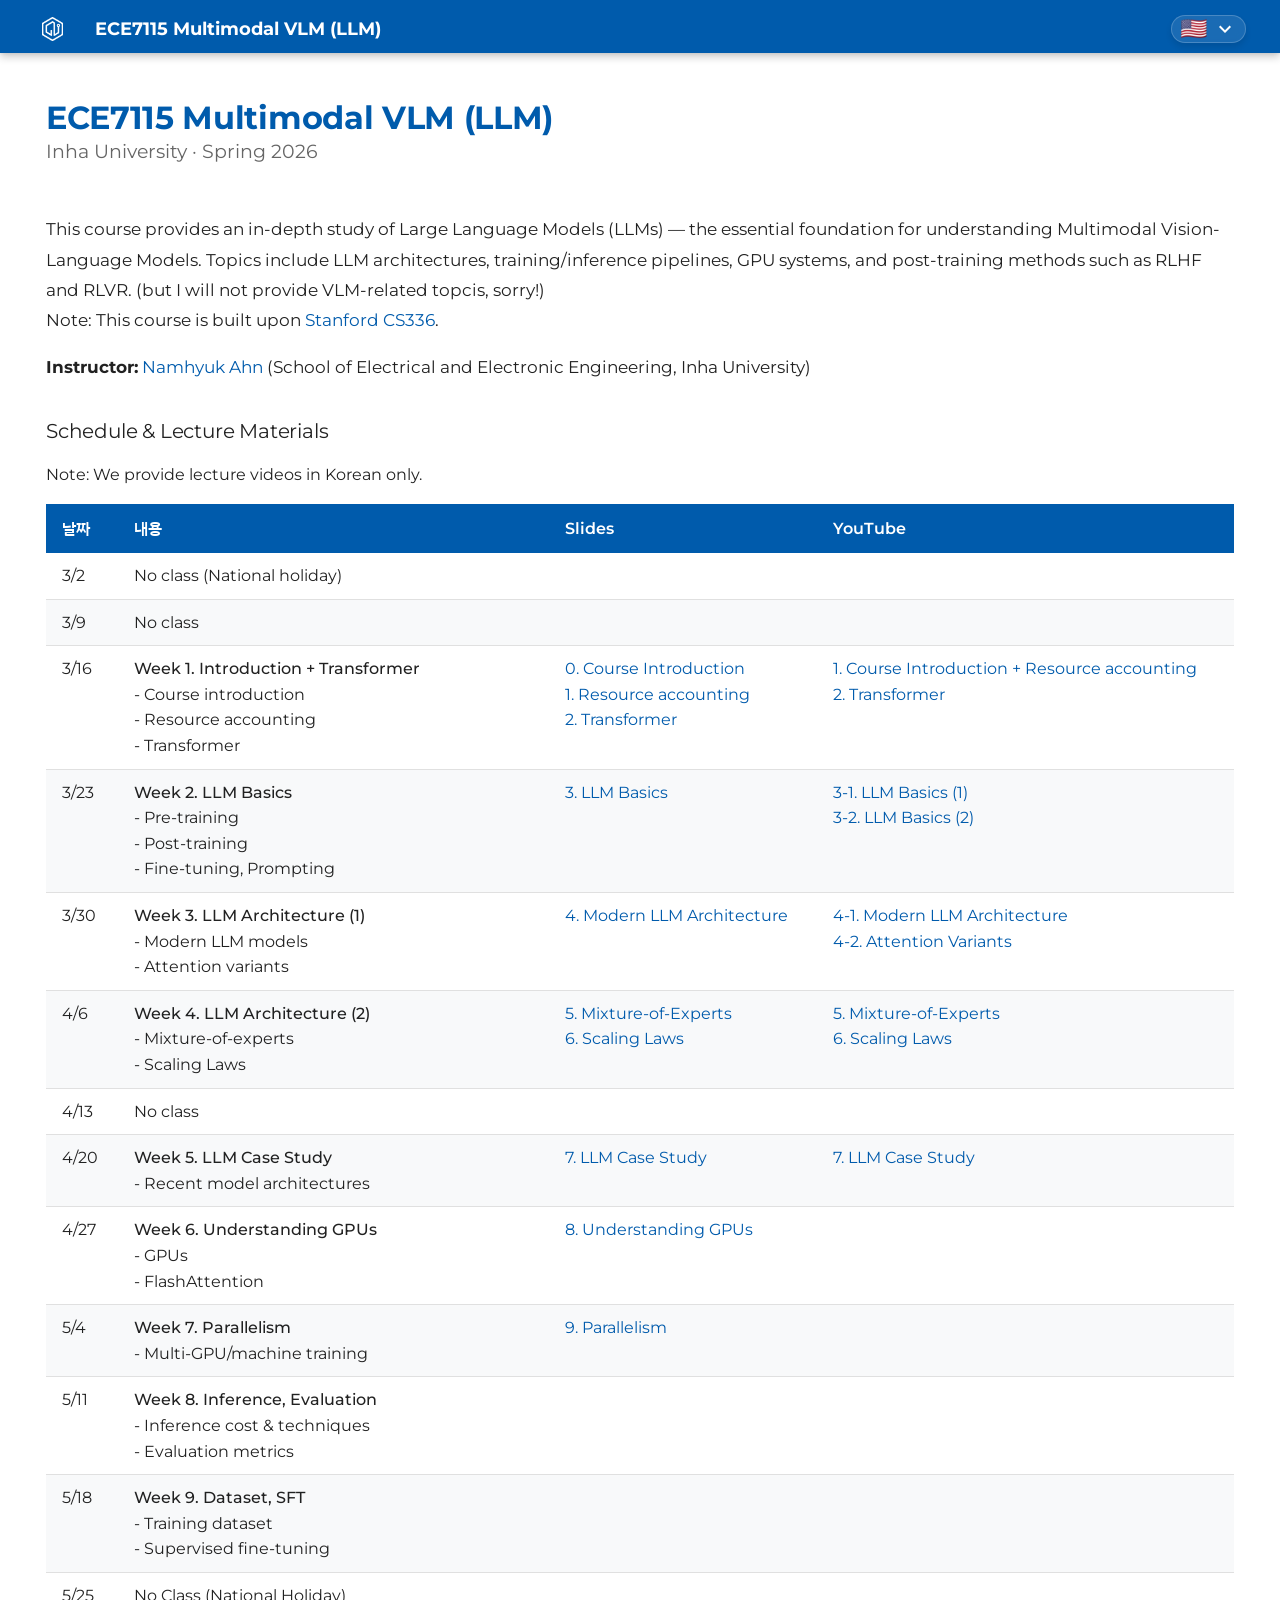
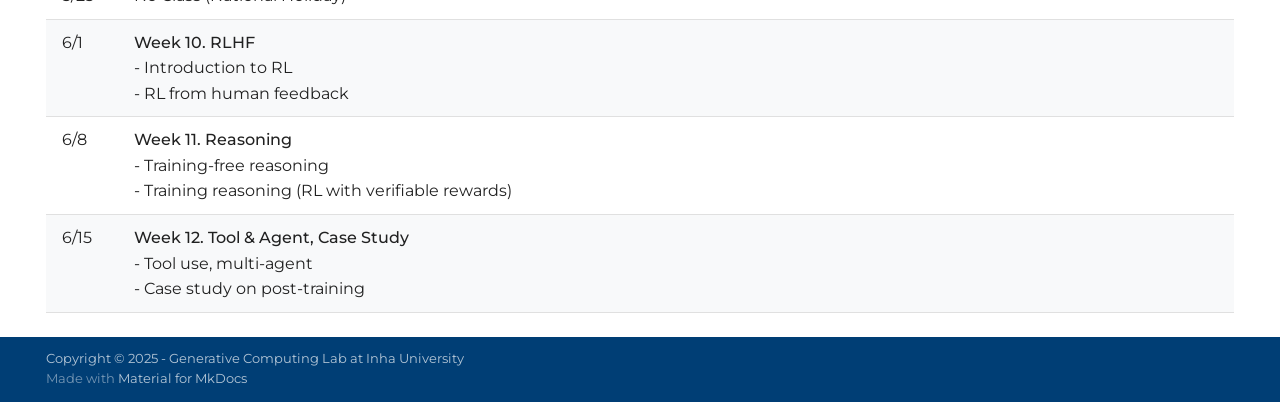
==== en/index.html @ fb7e97d6 "Deployed 95bca40 with MkDocs version: 1.6.1" ====
<!doctype html>
<html lang="en" class="no-js">
  <head>
    
      <meta charset="utf-8">
      <meta name="viewport" content="width=device-width,initial-scale=1">
      
      
      
        <link rel="canonical" href="https://gcl-inha.github.io/ece7115/en/">
      
      
      
      
        
          <link rel="alternate" href="/ece7115/" hreflang="ko">
        
          <link rel="alternate" href="/ece7115/en/" hreflang="en">
        
      
      
      <link rel="icon" href="../assets/logo_gcl.png">
      <meta name="generator" content="mkdocs-1.6.1, mkdocs-material-9.7.1">
    
    
      
        <title>Home - ECE7115 Multimodal VLM (LLM)</title>
      
    
    
      <link rel="stylesheet" href="../assets/stylesheets/main.484c7ddc.min.css">
      
      


    
    
      
    
    
      
        
        
        <link rel="preconnect" href="https://fonts.gstatic.com" crossorigin>
        <link rel="stylesheet" href="https://fonts.googleapis.com/css?family=Montserrat:300,300i,400,400i,700,700i%7CRoboto+Mono:400,400i,700,700i&display=fallback">
        <style>:root{--md-text-font:"Montserrat";--md-code-font:"Roboto Mono"}</style>
      
    
    
      <link rel="stylesheet" href="../stylesheets/extra.css">
    
    <script>__md_scope=new URL("..",location),__md_hash=e=>[...e].reduce(((e,_)=>(e<<5)-e+_.charCodeAt(0)),0),__md_get=(e,_=localStorage,t=__md_scope)=>JSON.parse(_.getItem(t.pathname+"."+e)),__md_set=(e,_,t=localStorage,a=__md_scope)=>{try{t.setItem(a.pathname+"."+e,JSON.stringify(_))}catch(e){}}</script>
    
      

    
    



  </head>
  
  
    <body dir="ltr">
  
    
    <input class="md-toggle" data-md-toggle="drawer" type="checkbox" id="__drawer" autocomplete="off">
    <input class="md-toggle" data-md-toggle="search" type="checkbox" id="__search" autocomplete="off">
    <label class="md-overlay" for="__drawer"></label>
    <div data-md-component="skip">
      
        
        <a href="#ece7115-multimodal-vlm-llm" class="md-skip">
          Skip to content
        </a>
      
    </div>
    <div data-md-component="announce">
      
    </div>
    
    
      

  

<header class="md-header md-header--shadow" data-md-component="header">
  <nav class="md-header__inner md-grid" aria-label="Header">
    <a href="https://gcl-inha.github.io" title="ECE7115 Multimodal VLM (LLM)" class="md-header__button md-logo" aria-label="ECE7115 Multimodal VLM (LLM)" data-md-component="logo">
      
  <img src="../assets/logo_gcl_white.png" alt="logo">

    </a>
    <label class="md-header__button md-icon" for="__drawer">
      
      <svg xmlns="http://www.w3.org/2000/svg" viewBox="0 0 24 24"><path d="M3 6h18v2H3zm0 5h18v2H3zm0 5h18v2H3z"/></svg>
    </label>
    <div class="md-header__title" data-md-component="header-title">
      <div class="md-header__ellipsis">
        <div class="md-header__topic">
          <span class="md-ellipsis">
            ECE7115 Multimodal VLM (LLM)
          </span>
        </div>
        <div class="md-header__topic" data-md-component="header-topic">
          <span class="md-ellipsis">
            
              Home
            
          </span>
        </div>
      </div>
    </div>
    
    
      <script>var palette=__md_get("__palette");if(palette&&palette.color){if("(prefers-color-scheme)"===palette.color.media){var media=matchMedia("(prefers-color-scheme: light)"),input=document.querySelector(media.matches?"[data-md-color-media='(prefers-color-scheme: light)']":"[data-md-color-media='(prefers-color-scheme: dark)']");palette.color.media=input.getAttribute("data-md-color-media"),palette.color.scheme=input.getAttribute("data-md-color-scheme"),palette.color.primary=input.getAttribute("data-md-color-primary"),palette.color.accent=input.getAttribute("data-md-color-accent")}for(var[key,value]of Object.entries(palette.color))document.body.setAttribute("data-md-color-"+key,value)}</script>
    
    
      <div class="md-header__option">
  <div class="md-select">
    <button class="md-header__button md-icon custom-lang-toggle" aria-label="Select language">
      
        <span class="lang-flag" style="font-size: 1.1rem; font-style: normal; line-height: 1;">🇺🇸</span>
      
      <span class="lang-arrow">
        <svg xmlns="http://www.w3.org/2000/svg" width="10" height="10" viewBox="0 0 24 24"><path fill="currentColor" d="M7.41 8.59L12 13.17l4.59-4.58L18 10l-6 6l-6-6l1.41-1.41z"/></svg>
      </span>
    </button>
    <div class="md-select__inner">
      <ul class="md-select__list">
        
          <li class="md-select__item">
            <a href="/ece7115/" hreflang="ko" class="md-select__link"
               onclick="localStorage.setItem('ece7115_lang_chosen','1')">
              🇰🇷 <span class="lg-txt">한국어</span>
            </a>
          </li>
        
          <li class="md-select__item">
            <a href="/ece7115/en/" hreflang="en" class="md-select__link"
               onclick="localStorage.setItem('ece7115_lang_chosen','1')">
              🇺🇸 <span class="lg-txt">English</span>
            </a>
          </li>
        
      </ul>
    </div>
  </div>
</div>
    
    
    
  </nav>
  
</header>
    
    <div class="md-container" data-md-component="container">
      
      
        
          
        
      
      <main class="md-main" data-md-component="main">
        <div class="md-main__inner md-grid">
          
            
              
                
              
              <div class="md-sidebar md-sidebar--primary" data-md-component="sidebar" data-md-type="navigation" hidden>
                <div class="md-sidebar__scrollwrap">
                  <div class="md-sidebar__inner">
                    



<nav class="md-nav md-nav--primary" aria-label="Navigation" data-md-level="0">
  <label class="md-nav__title" for="__drawer">
    <a href="https://gcl-inha.github.io" title="ECE7115 Multimodal VLM (LLM)" class="md-nav__button md-logo" aria-label="ECE7115 Multimodal VLM (LLM)" data-md-component="logo">
      
  <img src="../assets/logo_gcl_white.png" alt="logo">

    </a>
    ECE7115 Multimodal VLM (LLM)
  </label>
  
  <ul class="md-nav__list" data-md-scrollfix>
    
      
      
  
  
    
  
  
  
    <li class="md-nav__item md-nav__item--active">
      
      <input class="md-nav__toggle md-toggle" type="checkbox" id="__toc">
      
      
        
      
      
        <label class="md-nav__link md-nav__link--active" for="__toc">
          
  
  
  <span class="md-ellipsis">
    
  
    Home
  

    
  </span>
  
  

          <span class="md-nav__icon md-icon"></span>
        </label>
      
      <a href="./" class="md-nav__link md-nav__link--active">
        
  
  
  <span class="md-ellipsis">
    
  
    Home
  

    
  </span>
  
  

      </a>
      
        

<nav class="md-nav md-nav--secondary" aria-label="Table of contents">
  
  
  
    
  
  
    <label class="md-nav__title" for="__toc">
      <span class="md-nav__icon md-icon"></span>
      Table of contents
    </label>
    <ul class="md-nav__list" data-md-component="toc" data-md-scrollfix>
      
        <li class="md-nav__item">
  <a href="#schedule-lecture-materials" class="md-nav__link">
    <span class="md-ellipsis">
      
        Schedule &amp; Lecture Materials
      
    </span>
  </a>
  
</li>
      
    </ul>
  
</nav>
      
    </li>
  

    
  </ul>
</nav>
                  </div>
                </div>
              </div>
            
            
              
                
              
              <div class="md-sidebar md-sidebar--secondary" data-md-component="sidebar" data-md-type="toc" hidden>
                <div class="md-sidebar__scrollwrap">
                  <div class="md-sidebar__inner">
                    

<nav class="md-nav md-nav--secondary" aria-label="Table of contents">
  
  
  
    
  
  
    <label class="md-nav__title" for="__toc">
      <span class="md-nav__icon md-icon"></span>
      Table of contents
    </label>
    <ul class="md-nav__list" data-md-component="toc" data-md-scrollfix>
      
        <li class="md-nav__item">
  <a href="#schedule-lecture-materials" class="md-nav__link">
    <span class="md-ellipsis">
      
        Schedule &amp; Lecture Materials
      
    </span>
  </a>
  
</li>
      
    </ul>
  
</nav>
                  </div>
                </div>
              </div>
            
          
          
            <div class="md-content" data-md-component="content">
              
              <article class="md-content__inner md-typeset">
                
                  
  




<h1 id="ece7115-multimodal-vlm-llm">ECE7115 Multimodal VLM (LLM)</h1>
<div class="course-subtitle">Inha University · Spring 2026</div>

<div class="course-description">
<p>This course provides an in-depth study of Large Language Models (LLMs) — the essential foundation for understanding Multimodal Vision-Language Models.
Topics include LLM architectures, training/inference pipelines, GPU systems, and post-training methods such as RLHF and RLVR. (but I will not provide VLM-related topcis, sorry!) <br>
Note: This course is built upon <a href="https://cs336.stanford.edu">Stanford CS336</a>.</p>
<p><strong>Instructor:</strong> <a href="https://nmhkahn.github.io">Namhyuk Ahn</a> (School of Electrical and Electronic Engineering, Inha University)</p>
</div>
<h3 id="schedule-lecture-materials">Schedule &amp; Lecture Materials</h3>
<p>Note: We provide lecture videos in Korean only.</p>
<div class="schedule-table">
<table class="schedule">
  <thead>
    <tr>
      <th class="schedule-date">날짜</th>
      <th class="schedule-desc">내용</th>
      <th class="schedule-slides">Slides</th>
      <th class="schedule-youtube">YouTube</th>
    </tr>
  </thead>
  <tbody>

    <tr>
      <td class="schedule-date">3/2</td>

      <td class="schedule-desc">No class (National holiday)</td>
      <td class="schedule-slides"></td>
      <td class="schedule-youtube"></td>

    </tr>

    <tr>
      <td class="schedule-date">3/9</td>

      <td class="schedule-desc">No class</td>
      <td class="schedule-slides"></td>
      <td class="schedule-youtube"></td>

    </tr>

    <tr>
      <td class="schedule-date">3/16</td>

      <td class="schedule-desc">
<span class="lecture-title">Week 1. Introduction + Transformer</span><br>- Course introduction<br>- Resource accounting<br>- Transformer
      </td>
      <td class="schedule-slides">
<a href="./slides/0_course_introduction.pdf" target="_blank">0. Course Introduction</a><br><a href="./slides/1_resource_accounting.pdf" target="_blank">1. Resource accounting</a><br><a href="./slides/2_basics_transformer.pdf" target="_blank">2. Transformer</a>
      </td>
      <td class="schedule-youtube">
<a href="https://youtu.be/GPIUVGExOp0" target="_blank">1. Course Introduction + Resource accounting</a><br><a href="https://youtu.be/DNCjiIZNF4Q" target="_blank">2. Transformer</a>
      </td>

    </tr>

    <tr>
      <td class="schedule-date">3/23</td>

      <td class="schedule-desc">
<span class="lecture-title">Week 2. LLM Basics</span><br>- Pre-training<br>- Post-training<br>- Fine-tuning, Prompting
      </td>
      <td class="schedule-slides">
<a href="./slides/3_basics_llm.pdf" target="_blank">3. LLM Basics</a>
      </td>
      <td class="schedule-youtube">
<a href="https://youtu.be/0iq85y-ZHn8" target="_blank">3-1. LLM Basics (1)</a><br><a href="https://youtu.be/rW6FyKHBmyk" target="_blank">3-2. LLM Basics (2)</a>
      </td>

    </tr>

    <tr>
      <td class="schedule-date">3/30</td>

      <td class="schedule-desc">
<span class="lecture-title">Week 3. LLM Architecture (1)</span><br>- Modern LLM models<br>- Attention variants
      </td>
      <td class="schedule-slides">
<a href="./slides/4_modern_llm_architecture.pdf" target="_blank">4. Modern LLM Architecture</a>
      </td>
      <td class="schedule-youtube">
<a href="https://youtu.be/fQwCVeFFW6U" target="_blank">4-1. Modern LLM Architecture</a><br><a href="https://youtu.be/lQyGuCzEuI4" target="_blank">4-2. Attention Variants</a>
      </td>

    </tr>

    <tr>
      <td class="schedule-date">4/6</td>

      <td class="schedule-desc">
<span class="lecture-title">Week 4. LLM Architecture (2)</span><br>- Mixture-of-experts<br>- Scaling Laws
      </td>
      <td class="schedule-slides">
<a href="./slides/5_moe.pdf" target="_blank">5. Mixture-of-Experts</a><br><a href="./slides/6_scaling_laws.pdf" target="_blank">6. Scaling Laws</a>
      </td>
      <td class="schedule-youtube">
<a href="https://youtu.be/AQOVR5bgrb8" target="_blank">5. Mixture-of-Experts</a><br><a href="https://youtu.be/HVjMoWGBtVY" target="_blank">6. Scaling Laws</a>
      </td>

    </tr>

    <tr>
      <td class="schedule-date">4/13</td>

      <td class="schedule-desc">No class</td>
      <td class="schedule-slides"></td>
      <td class="schedule-youtube"></td>

    </tr>

    <tr>
      <td class="schedule-date">4/20</td>

      <td class="schedule-desc">
<span class="lecture-title">Week 5. LLM Case Study</span><br>- Recent model architectures
      </td>
      <td class="schedule-slides">
<a href="./slides/7_llm_case_study.pdf" target="_blank">7. LLM Case Study</a>
      </td>
      <td class="schedule-youtube">
<a href="https://youtu.be/jJLS2HN3Nj4" target="_blank">7. LLM Case Study</a>
      </td>

    </tr>

    <tr>
      <td class="schedule-date">4/27</td>

      <td class="schedule-desc">
<span class="lecture-title">Week 6. Understanding GPUs</span><br>- GPUs<br>- FlashAttention
      </td>
      <td class="schedule-slides">
<a href="./slides/8_understanding_gpus.pdf" target="_blank">8. Understanding GPUs</a>
      </td>
      <td class="schedule-youtube">

      </td>

    </tr>

    <tr>
      <td class="schedule-date">5/4</td>

      <td class="schedule-desc">
<span class="lecture-title">Week 7. Parallelism</span><br>- Multi-GPU/machine training
      </td>
      <td class="schedule-slides">
<a href="./slides/9_parallelism.pdf" target="_blank">9. Parallelism</a>
      </td>
      <td class="schedule-youtube">

      </td>

    </tr>

    <tr>
      <td class="schedule-date">5/11</td>

      <td class="schedule-desc">
<span class="lecture-title">Week 8. Inference, Evaluation</span><br>- Inference cost & techniques<br>- Evaluation metrics
      </td>
      <td class="schedule-slides">

      </td>
      <td class="schedule-youtube">

      </td>

    </tr>

    <tr>
      <td class="schedule-date">5/18</td>

      <td class="schedule-desc">
<span class="lecture-title">Week 9. Dataset, SFT</span><br>- Training dataset<br>- Supervised fine-tuning
      </td>
      <td class="schedule-slides">

      </td>
      <td class="schedule-youtube">

      </td>

    </tr>

    <tr>
      <td class="schedule-date">5/25</td>

      <td class="schedule-desc">No Class (National Holiday)</td>
      <td class="schedule-slides"></td>
      <td class="schedule-youtube"></td>

    </tr>

    <tr>
      <td class="schedule-date">6/1</td>

      <td class="schedule-desc">
<span class="lecture-title">Week 10. RLHF</span><br>- Introduction to RL<br>- RL from human feedback
      </td>
      <td class="schedule-slides">

      </td>
      <td class="schedule-youtube">

      </td>

    </tr>

    <tr>
      <td class="schedule-date">6/8</td>

      <td class="schedule-desc">
<span class="lecture-title">Week 11. Reasoning</span><br>- Training-free reasoning<br>- Training reasoning (RL with verifiable rewards)
      </td>
      <td class="schedule-slides">

      </td>
      <td class="schedule-youtube">

      </td>

    </tr>

    <tr>
      <td class="schedule-date">6/15</td>

      <td class="schedule-desc">
<span class="lecture-title">Week 12. Tool & Agent, Case Study</span><br>- Tool use, multi-agent<br>- Case study on post-training
      </td>
      <td class="schedule-slides">

      </td>
      <td class="schedule-youtube">

      </td>

    </tr>

  </tbody>
</table>
</div>







  
  




  



                
              </article>
            </div>
          
          
<script>var target=document.getElementById(location.hash.slice(1));target&&target.name&&(target.checked=target.name.startsWith("__tabbed_"))</script>
        </div>
        
      </main>
      
        <footer class="md-footer">
  
  <div class="md-footer-meta md-typeset">
    <div class="md-footer-meta__inner md-grid">
      <div class="md-copyright">
  
    <div class="md-copyright__highlight">
      Copyright &copy; 2025 -  Generative Computing Lab at Inha University
    </div>
  
  
    Made with
    <a href="https://squidfunk.github.io/mkdocs-material/" target="_blank" rel="noopener">
      Material for MkDocs
    </a>
  
</div>
      
    </div>
  </div>
</footer>
      
    </div>
    <div class="md-dialog" data-md-component="dialog">
      <div class="md-dialog__inner md-typeset"></div>
    </div>
    
    
    
      
      
      <script id="__config" type="application/json">{"annotate": null, "base": "..", "features": [], "search": "../assets/javascripts/workers/search.2c215733.min.js", "tags": null, "translations": {"clipboard.copied": "Copied to clipboard", "clipboard.copy": "Copy to clipboard", "search.result.more.one": "1 more on this page", "search.result.more.other": "# more on this page", "search.result.none": "No matching documents", "search.result.one": "1 matching document", "search.result.other": "# matching documents", "search.result.placeholder": "Type to start searching", "search.result.term.missing": "Missing", "select.version": "Select version"}, "version": null}</script>
    
    
      <script src="../assets/javascripts/bundle.79ae519e.min.js"></script>
      
    
  </body>
</html>
---- assets/stylesheets/main.484c7ddc.min.css ----
@charset "UTF-8";html{-webkit-text-size-adjust:none;-moz-text-size-adjust:none;text-size-adjust:none;box-sizing:border-box}*,:after,:before{box-sizing:inherit}@media (prefers-reduced-motion){*,:after,:before{transition:none!important}}body{margin:0}a,button,input,label{-webkit-tap-highlight-color:transparent}a{color:inherit;text-decoration:none}hr{border:0;box-sizing:initial;display:block;height:.05rem;overflow:visible;padding:0}small{font-size:80%}sub,sup{line-height:1em}img{border-style:none}table{border-collapse:initial;border-spacing:0}td,th{font-weight:400;vertical-align:top}button{background:#0000;border:0;font-family:inherit;font-size:inherit;margin:0;padding:0}input{border:0;outline:none}:root{--md-primary-fg-color:#4051b5;--md-primary-fg-color--light:#5d6cc0;--md-primary-fg-color--dark:#303fa1;--md-primary-bg-color:#fff;--md-primary-bg-color--light:#ffffffb3;--md-accent-fg-color:#526cfe;--md-accent-fg-color--transparent:#526cfe1a;--md-accent-bg-color:#fff;--md-accent-bg-color--light:#ffffffb3}[data-md-color-scheme=default]{color-scheme:light}[data-md-color-scheme=default] img[src$="#gh-dark-mode-only"],[data-md-color-scheme=default] img[src$="#only-dark"]{display:none}:root,[data-md-color-scheme=default]{--md-hue:225deg;--md-default-fg-color:#000000de;--md-default-fg-color--light:#0000008a;--md-default-fg-color--lighter:#00000052;--md-default-fg-color--lightest:#00000012;--md-default-bg-color:#fff;--md-default-bg-color--light:#ffffffb3;--md-default-bg-color--lighter:#ffffff4d;--md-default-bg-color--lightest:#ffffff1f;--md-code-fg-color:#36464e;--md-code-bg-color:#f5f5f5;--md-code-bg-color--light:#f5f5f5b3;--md-code-bg-color--lighter:#f5f5f54d;--md-code-hl-color:#4287ff;--md-code-hl-color--light:#4287ff1a;--md-code-hl-number-color:#d52a2a;--md-code-hl-special-color:#db1457;--md-code-hl-function-color:#a846b9;--md-code-hl-constant-color:#6e59d9;--md-code-hl-keyword-color:#3f6ec6;--md-code-hl-string-color:#1c7d4d;--md-code-hl-name-color:var(--md-code-fg-color);--md-code-hl-operator-color:var(--md-default-fg-color--light);--md-code-hl-punctuation-color:var(--md-default-fg-color--light);--md-code-hl-comment-color:var(--md-default-fg-color--light);--md-code-hl-generic-color:var(--md-default-fg-color--light);--md-code-hl-variable-color:var(--md-default-fg-color--light);--md-typeset-color:var(--md-default-fg-color);--md-typeset-a-color:var(--md-primary-fg-color);--md-typeset-del-color:#f5503d26;--md-typeset-ins-color:#0bd57026;--md-typeset-kbd-color:#fafafa;--md-typeset-kbd-accent-color:#fff;--md-typeset-kbd-border-color:#b8b8b8;--md-typeset-mark-color:#ffff0080;--md-typeset-table-color:#0000001f;--md-typeset-table-color--light:rgba(0,0,0,.035);--md-admonition-fg-color:var(--md-default-fg-color);--md-admonition-bg-color:var(--md-default-bg-color);--md-warning-fg-color:#000000de;--md-warning-bg-color:#ff9;--md-footer-fg-color:#fff;--md-footer-fg-color--light:#ffffffb3;--md-footer-fg-color--lighter:#ffffff73;--md-footer-bg-color:#000000de;--md-footer-bg-color--dark:#00000052;--md-shadow-z1:0 0.2rem 0.5rem #0000000d,0 0 0.05rem #0000001a;--md-shadow-z2:0 0.2rem 0.5rem #0000001a,0 0 0.05rem #00000040;--md-shadow-z3:0 0.2rem 0.5rem #0003,0 0 0.05rem #00000059}.md-icon svg{fill:currentcolor;display:block;height:1.2rem;width:1.2rem}body{-webkit-font-smoothing:antialiased;-moz-osx-font-smoothing:grayscale;--md-text-font-family:var(--md-text-font,_),-apple-system,BlinkMacSystemFont,Helvetica,Arial,sans-serif;--md-code-font-family:var(--md-code-font,_),SFMono-Regular,Consolas,Menlo,monospace}aside,body,input{font-feature-settings:"kern","liga";color:var(--md-typeset-color);font-family:var(--md-text-font-family)}code,kbd,pre{font-feature-settings:"kern";font-family:var(--md-code-font-family)}:root{--md-typeset-table-sort-icon:url('data:image/svg+xml;charset=utf-8,<svg xmlns="http://www.w3.org/2000/svg" viewBox="0 0 24 24"><path d="m18 21-4-4h3V7h-3l4-4 4 4h-3v10h3M2 19v-2h10v2M2 13v-2h7v2M2 7V5h4v2z"/></svg>');--md-typeset-table-sort-icon--asc:url('data:image/svg+xml;charset=utf-8,<svg xmlns="http://www.w3.org/2000/svg" viewBox="0 0 24 24"><path d="M19 17h3l-4 4-4-4h3V3h2M2 17h10v2H2M6 5v2H2V5m0 6h7v2H2z"/></svg>');--md-typeset-table-sort-icon--desc:url('data:image/svg+xml;charset=utf-8,<svg xmlns="http://www.w3.org/2000/svg" viewBox="0 0 24 24"><path d="M19 7h3l-4-4-4 4h3v14h2M2 17h10v2H2M6 5v2H2V5m0 6h7v2H2z"/></svg>')}.md-typeset{-webkit-print-color-adjust:exact;color-adjust:exact;font-size:.8rem;line-height:1.6;overflow-wrap:break-word}@media print{.md-typeset{font-size:.68rem}}.md-typeset blockquote,.md-typeset dl,.md-typeset figure,.md-typeset ol,.md-typeset pre,.md-typeset ul{margin-bottom:1em;margin-top:1em}.md-typeset h1{color:var(--md-default-fg-color--light);font-size:2em;line-height:1.3;margin:0 0 1.25em}.md-typeset h1,.md-typeset h2{font-weight:300;letter-spacing:-.01em}.md-typeset h2{font-size:1.5625em;line-height:1.4;margin:1.6em 0 .64em}.md-typeset h3{font-size:1.25em;font-weight:400;letter-spacing:-.01em;line-height:1.5;margin:1.6em 0 .8em}.md-typeset h2+h3{margin-top:.8em}.md-typeset h4{font-weight:700;letter-spacing:-.01em;margin:1em 0}.md-typeset h5,.md-typeset h6{color:var(--md-default-fg-color--light);font-size:.8em;font-weight:700;letter-spacing:-.01em;margin:1.25em 0}.md-typeset h5{text-transform:uppercase}.md-typeset h5 code{text-transform:none}.md-typeset hr{border-bottom:.05rem solid var(--md-default-fg-color--lightest);display:flow-root;margin:1.5em 0}.md-typeset a{color:var(--md-typeset-a-color);word-break:break-word}.md-typeset a,.md-typeset a:before{transition:color 125ms}.md-typeset a:focus,.md-typeset a:hover{color:var(--md-accent-fg-color)}.md-typeset a:focus code,.md-typeset a:hover code{background-color:var(--md-accent-fg-color--transparent);color:var(--md-accent-fg-color)}.md-typeset a code{color:var(--md-typeset-a-color)}.md-typeset a.focus-visible{outline-color:var(--md-accent-fg-color);outline-offset:.2rem}.md-typeset code,.md-typeset kbd,.md-typeset pre{color:var(--md-code-fg-color);direction:ltr;font-variant-ligatures:none;transition:background-color 125ms}@media print{.md-typeset code,.md-typeset kbd,.md-typeset pre{white-space:pre-wrap}}.md-typeset code{background-color:var(--md-code-bg-color);border-radius:.1rem;-webkit-box-decoration-break:clone;box-decoration-break:clone;font-size:.85em;padding:0 .2941176471em;transition:color 125ms,background-color 125ms;word-break:break-word}.md-typeset code:not(.focus-visible){-webkit-tap-highlight-color:transparent;outline:none}.md-typeset pre{display:flow-root;line-height:1.4;position:relative}.md-typeset pre>code{-webkit-box-decoration-break:slice;box-decoration-break:slice;box-shadow:none;display:block;margin:0;outline-color:var(--md-accent-fg-color);overflow:auto;padding:.7720588235em 1.1764705882em;scrollbar-color:var(--md-default-fg-color--lighter) #0000;scrollbar-width:thin;touch-action:auto;word-break:normal}.md-typeset pre>code:hover{scrollbar-color:var(--md-accent-fg-color) #0000}.md-typeset pre>code::-webkit-scrollbar{height:.2rem;width:.2rem}.md-typeset pre>code::-webkit-scrollbar-thumb{background-color:var(--md-default-fg-color--lighter)}.md-typeset pre>code::-webkit-scrollbar-thumb:hover{background-color:var(--md-accent-fg-color)}.md-typeset kbd{background-color:var(--md-typeset-kbd-color);border-radius:.1rem;box-shadow:0 .1rem 0 .05rem var(--md-typeset-kbd-border-color),0 .1rem 0 var(--md-typeset-kbd-border-color),0 -.1rem .2rem var(--md-typeset-kbd-accent-color) inset;color:var(--md-default-fg-color);display:inline-block;font-size:.75em;padding:0 .6666666667em;vertical-align:text-top;word-break:break-word}.md-typeset mark{background-color:var(--md-typeset-mark-color);-webkit-box-decoration-break:clone;box-decoration-break:clone;color:inherit;word-break:break-word}.md-typeset abbr{cursor:help;text-decoration:none}.md-typeset [data-preview],.md-typeset abbr{border-bottom:.05rem dotted var(--md-default-fg-color--light)}.md-typeset small{opacity:.75}[dir=ltr] .md-typeset sub,[dir=ltr] .md-typeset sup{margin-left:.078125em}[dir=rtl] .md-typeset sub,[dir=rtl] .md-typeset sup{margin-right:.078125em}[dir=ltr] .md-typeset blockquote{padding-left:.6rem}[dir=rtl] .md-typeset blockquote{padding-right:.6rem}[dir=ltr] .md-typeset blockquote{border-left:.2rem solid var(--md-default-fg-color--lighter)}[dir=rtl] .md-typeset blockquote{border-right:.2rem solid var(--md-default-fg-color--lighter)}.md-typeset blockquote{color:var(--md-default-fg-color--light);margin-left:0;margin-right:0}.md-typeset ul{list-style-type:disc}.md-typeset ul[type]{list-style-type:revert-layer}[dir=ltr] .md-typeset ol,[dir=ltr] .md-typeset ul{margin-left:.625em}[dir=rtl] .md-typeset ol,[dir=rtl] .md-typeset ul{margin-right:.625em}.md-typeset ol,.md-typeset ul{padding:0}.md-typeset ol:not([hidden]),.md-typeset ul:not([hidden]){display:flow-root}.md-typeset ol ol,.md-typeset ul ol{list-style-type:lower-alpha}.md-typeset ol ol ol,.md-typeset ul ol ol{list-style-type:lower-roman}.md-typeset ol ol ol ol,.md-typeset ul ol ol ol{list-style-type:upper-alpha}.md-typeset ol ol ol ol ol,.md-typeset ul ol ol ol ol{list-style-type:upper-roman}.md-typeset ol[type],.md-typeset ul[type]{list-style-type:revert-layer}[dir=ltr] .md-typeset ol li,[dir=ltr] .md-typeset ul li{margin-left:1.25em}[dir=rtl] .md-typeset ol li,[dir=rtl] .md-typeset ul li{margin-right:1.25em}.md-typeset ol li,.md-typeset ul li{margin-bottom:.5em}.md-typeset ol li blockquote,.md-typeset ol li p,.md-typeset ul li blockquote,.md-typeset ul li p{margin:.5em 0}.md-typeset ol li:last-child,.md-typeset ul li:last-child{margin-bottom:0}[dir=ltr] .md-typeset ol li ol,[dir=ltr] .md-typeset ol li ul,[dir=ltr] .md-typeset ul li ol,[dir=ltr] .md-typeset ul li ul{margin-left:.625em}[dir=rtl] .md-typeset ol li ol,[dir=rtl] .md-typeset ol li ul,[dir=rtl] .md-typeset ul li ol,[dir=rtl] .md-typeset ul li ul{margin-right:.625em}.md-typeset ol li ol,.md-typeset ol li ul,.md-typeset ul li ol,.md-typeset ul li ul{margin-bottom:.5em;margin-top:.5em}[dir=ltr] .md-typeset dd{margin-left:1.875em}[dir=rtl] .md-typeset dd{margin-right:1.875em}.md-typeset dd{margin-bottom:1.5em;margin-top:1em}.md-typeset img,.md-typeset svg,.md-typeset video{height:auto;max-width:100%}.md-typeset img[align=left]{margin:1em 1em 1em 0}.md-typeset img[align=right]{margin:1em 0 1em 1em}.md-typeset img[align]:only-child{margin-top:0}.md-typeset figure{display:flow-root;margin:1em auto;max-width:100%;text-align:center;width:fit-content}.md-typeset figure img{display:block;margin:0 auto}.md-typeset figcaption{font-style:italic;margin:1em auto;max-width:24rem}.md-typeset iframe{max-width:100%}.md-typeset table:not([class]){background-color:var(--md-default-bg-color);border:.05rem solid var(--md-typeset-table-color);border-radius:.1rem;display:inline-block;font-size:.64rem;max-width:100%;overflow:auto;touch-action:auto}@media print{.md-typeset table:not([class]){display:table}}.md-typeset table:not([class])+*{margin-top:1.5em}.md-typeset table:not([class]) td>:first-child,.md-typeset table:not([class]) th>:first-child{margin-top:0}.md-typeset table:not([class]) td>:last-child,.md-typeset table:not([class]) th>:last-child{margin-bottom:0}.md-typeset table:not([class]) td:not([align]),.md-typeset table:not([class]) th:not([align]){text-align:left}[dir=rtl] .md-typeset table:not([class]) td:not([align]),[dir=rtl] .md-typeset table:not([class]) th:not([align]){text-align:right}.md-typeset table:not([class]) th{font-weight:700;min-width:5rem;padding:.9375em 1.25em;vertical-align:top}.md-typeset table:not([class]) td{border-top:.05rem solid var(--md-typeset-table-color);padding:.9375em 1.25em;vertical-align:top}.md-typeset table:not([class]) tbody tr{transition:background-color 125ms}.md-typeset table:not([class]) tbody tr:hover{background-color:var(--md-typeset-table-color--light);box-shadow:0 .05rem 0 var(--md-default-bg-color) inset}.md-typeset table:not([class]) a{word-break:normal}.md-typeset table th[role=columnheader]{cursor:pointer}[dir=ltr] .md-typeset table th[role=columnheader]:after{margin-left:.5em}[dir=rtl] .md-typeset table th[role=columnheader]:after{margin-right:.5em}.md-typeset table th[role=columnheader]:after{content:"";display:inline-block;height:1.2em;-webkit-mask-image:var(--md-typeset-table-sort-icon);mask-image:var(--md-typeset-table-sort-icon);-webkit-mask-repeat:no-repeat;mask-repeat:no-repeat;-webkit-mask-size:contain;mask-size:contain;transition:background-color 125ms;vertical-align:text-bottom;width:1.2em}.md-typeset table th[role=columnheader]:hover:after{background-color:var(--md-default-fg-color--lighter)}.md-typeset table th[role=columnheader][aria-sort=ascending]:after{background-color:var(--md-default-fg-color--light);-webkit-mask-image:var(--md-typeset-table-sort-icon--asc);mask-image:var(--md-typeset-table-sort-icon--asc)}.md-typeset table th[role=columnheader][aria-sort=descending]:after{background-color:var(--md-default-fg-color--light);-webkit-mask-image:var(--md-typeset-table-sort-icon--desc);mask-image:var(--md-typeset-table-sort-icon--desc)}.md-typeset__scrollwrap{margin:1em -.8rem;overflow-x:auto;touch-action:auto}.md-typeset__table{display:inline-block;margin-bottom:.5em;padding:0 .8rem}@media print{.md-typeset__table{display:block}}html .md-typeset__table table{display:table;margin:0;overflow:hidden;width:100%}@media screen and (max-width:44.984375em){.md-content__inner>pre{margin:1em -.8rem}.md-content__inner>pre code{border-radius:0}}.md-typeset .md-author{border-radius:100%;display:block;flex-shrink:0;height:1.6rem;overflow:hidden;position:relative;transition:color 125ms,transform 125ms;width:1.6rem}.md-typeset .md-author img{display:block}.md-typeset .md-author--more{background:var(--md-default-fg-color--lightest);color:var(--md-default-fg-color--lighter);font-size:.6rem;font-weight:700;line-height:1.6rem;text-align:center}.md-typeset .md-author--long{height:2.4rem;width:2.4rem}.md-typeset a.md-author{transform:scale(1)}.md-typeset a.md-author img{border-radius:100%;filter:grayscale(100%) opacity(75%);transition:filter 125ms}.md-typeset a.md-author:focus,.md-typeset a.md-author:hover{transform:scale(1.1);z-index:1}.md-typeset a.md-author:focus img,.md-typeset a.md-author:hover img{filter:grayscale(0)}.md-banner{background-color:var(--md-footer-bg-color);color:var(--md-footer-fg-color);overflow:auto}@media print{.md-banner{display:none}}.md-banner--warning{background-color:var(--md-warning-bg-color);color:var(--md-warning-fg-color)}.md-banner__inner{font-size:.7rem;margin:.6rem auto;padding:0 .8rem}[dir=ltr] .md-banner__button{float:right}[dir=rtl] .md-banner__button{float:left}.md-banner__button{color:inherit;cursor:pointer;transition:opacity .25s}.no-js .md-banner__button{display:none}.md-banner__button:hover{opacity:.7}html{font-size:125%;height:100%;overflow-x:hidden}@media screen and (min-width:100em){html{font-size:137.5%}}@media screen and (min-width:125em){html{font-size:150%}}body{background-color:var(--md-default-bg-color);display:flex;flex-direction:column;font-size:.5rem;min-height:100%;position:relative;width:100%}@media print{body{display:block}}@media screen and (max-width:59.984375em){body[data-md-scrolllock]{position:fixed}}.md-grid{margin-left:auto;margin-right:auto;max-width:61rem}.md-container{display:flex;flex-direction:column;flex-grow:1}@media print{.md-container{display:block}}.md-main{flex-grow:1}.md-main__inner{display:flex;height:100%;margin-top:1.5rem}.md-ellipsis{overflow:hidden;text-overflow:ellipsis}.md-toggle{display:none}.md-option{height:0;opacity:0;position:absolute;width:0}.md-option:checked+label:not([hidden]){display:block}.md-option.focus-visible+label{outline-color:var(--md-accent-fg-color);outline-style:auto}.md-skip{background-color:var(--md-default-fg-color);border-radius:.1rem;color:var(--md-default-bg-color);font-size:.64rem;margin:.5rem;opacity:0;outline-color:var(--md-accent-fg-color);padding:.3rem .5rem;position:fixed;transform:translateY(.4rem);z-index:-1}.md-skip:focus{opacity:1;transform:translateY(0);transition:transform .25s cubic-bezier(.4,0,.2,1),opacity 175ms 75ms;z-index:10}@page{margin:25mm}:root{--md-clipboard-icon:url('data:image/svg+xml;charset=utf-8,<svg xmlns="http://www.w3.org/2000/svg" viewBox="0 0 24 24"><path d="M19 21H8V7h11m0-2H8a2 2 0 0 0-2 2v14a2 2 0 0 0 2 2h11a2 2 0 0 0 2-2V7a2 2 0 0 0-2-2m-3-4H4a2 2 0 0 0-2 2v14h2V3h12z"/></svg>')}.md-clipboard{border-radius:.1rem;color:var(--md-default-fg-color--lightest);cursor:pointer;height:1.5em;outline-color:var(--md-accent-fg-color);outline-offset:.1rem;transition:color .25s;width:1.5em;z-index:1}@media print{.md-clipboard{display:none}}.md-clipboard:not(.focus-visible){-webkit-tap-highlight-color:transparent;outline:none}:hover>.md-clipboard{color:var(--md-default-fg-color--light)}.md-clipboard:focus,.md-clipboard:hover{color:var(--md-accent-fg-color)}.md-clipboard:after{background-color:currentcolor;content:"";display:block;height:1.125em;margin:0 auto;-webkit-mask-image:var(--md-clipboard-icon);mask-image:var(--md-clipboard-icon);-webkit-mask-position:center;mask-position:center;-webkit-mask-repeat:no-repeat;mask-repeat:no-repeat;-webkit-mask-size:contain;mask-size:contain;width:1.125em}.md-clipboard--inline{cursor:pointer}.md-clipboard--inline code{transition:color .25s,background-color .25s}.md-clipboard--inline:focus code,.md-clipboard--inline:hover code{background-color:var(--md-accent-fg-color--transparent);color:var(--md-accent-fg-color)}:root{--md-code-select-icon:url('data:image/svg+xml;charset=utf-8,<svg xmlns="http://www.w3.org/2000/svg" viewBox="0 0 24 24"><path d="M19 19h-4v2h4c1.1 0 2-.9 2-2v-4h-2m0-12h-4v2h4v4h2V5c0-1.1-.9-2-2-2M5 5h4V3H5c-1.1 0-2 .9-2 2v4h2m0 6H3v4c0 1.1.9 2 2 2h4v-2H5zm2-4h2v2H7zm4 0h2v2h-2zm4 0h2v2h-2zM7 7h2v2H7zm4 0h2v2h-2zm4 0h2v2h-2zm-8 8h2v2H7zm4 0h2v2h-2zm4 0h2v2h-2z"/></svg>');--md-code-copy-icon:url('data:image/svg+xml;charset=utf-8,<svg xmlns="http://www.w3.org/2000/svg" viewBox="0 0 24 24"><path d="M19 21H8V7h11m0-2H8a2 2 0 0 0-2 2v14a2 2 0 0 0 2 2h11a2 2 0 0 0 2-2V7a2 2 0 0 0-2-2m-3-4H4a2 2 0 0 0-2 2v14h2V3h12z"/></svg>')}.md-typeset .md-code__content{display:grid}.md-code__nav{background-color:var(--md-code-bg-color--lighter);border-radius:.1rem;display:flex;gap:.2rem;padding:.2rem;position:absolute;right:.25em;top:.25em;transition:background-color .25s;z-index:1}:hover>.md-code__nav{background-color:var(--md-code-bg-color--light)}.md-code__button{color:var(--md-default-fg-color--lightest);cursor:pointer;display:block;height:1.5em;outline-color:var(--md-accent-fg-color);outline-offset:.1rem;transition:color .25s;width:1.5em}:hover>*>.md-code__button{color:var(--md-default-fg-color--light)}.md-code__button.focus-visible,.md-code__button:hover{color:var(--md-accent-fg-color)}.md-code__button--active{color:var(--md-default-fg-color)!important}.md-code__button:after{background-color:currentcolor;content:"";display:block;height:1.125em;margin:0 auto;-webkit-mask-position:center;mask-position:center;-webkit-mask-repeat:no-repeat;mask-repeat:no-repeat;-webkit-mask-size:contain;mask-size:contain;width:1.125em}.md-code__button[data-md-type=select]:after{-webkit-mask-image:var(--md-code-select-icon);mask-image:var(--md-code-select-icon)}.md-code__button[data-md-type=copy]:after{-webkit-mask-image:var(--md-code-copy-icon);mask-image:var(--md-code-copy-icon)}@keyframes consent{0%{opacity:0;transform:translateY(100%)}to{opacity:1;transform:translateY(0)}}@keyframes overlay{0%{opacity:0}to{opacity:1}}.md-consent__overlay{animation:overlay .25s both;-webkit-backdrop-filter:blur(.1rem);backdrop-filter:blur(.1rem);background-color:#0000008a;height:100%;opacity:1;position:fixed;top:0;width:100%;z-index:5}.md-consent__inner{animation:consent .5s cubic-bezier(.1,.7,.1,1) both;background-color:var(--md-default-bg-color);border:0;border-radius:.1rem;bottom:0;box-shadow:0 0 .2rem #0000001a,0 .2rem .4rem #0003;max-height:100%;overflow:auto;padding:0;position:fixed;width:100%;z-index:5}.md-consent__form{padding:.8rem}.md-consent__settings{display:none;margin:1em 0}input:checked+.md-consent__settings{display:block}.md-consent__controls{margin-bottom:.8rem}.md-typeset .md-consent__controls .md-button{display:inline}@media screen and (max-width:44.984375em){.md-typeset .md-consent__controls .md-button{display:block;margin-top:.4rem;text-align:center;width:100%}}.md-consent label{cursor:pointer}.md-content{flex-grow:1;min-width:0}.md-content__inner{margin:0 .8rem 1.2rem;padding-top:.6rem}@media screen and (min-width:76.25em){[dir=ltr] .md-sidebar--primary:not([hidden])~.md-content>.md-content__inner{margin-left:1.2rem}[dir=ltr] .md-sidebar--secondary:not([hidden])~.md-content>.md-content__inner,[dir=rtl] .md-sidebar--primary:not([hidden])~.md-content>.md-content__inner{margin-right:1.2rem}[dir=rtl] .md-sidebar--secondary:not([hidden])~.md-content>.md-content__inner{margin-left:1.2rem}}.md-content__inner:before{content:"";display:block;height:.4rem}.md-content__inner>:last-child{margin-bottom:0}[dir=ltr] .md-content__button{float:right}[dir=rtl] .md-content__button{float:left}[dir=ltr] .md-content__button{margin-left:.4rem}[dir=rtl] .md-content__button{margin-right:.4rem}.md-content__button{margin:.4rem 0;padding:0}@media print{.md-content__button{display:none}}.md-typeset .md-content__button{color:var(--md-default-fg-color--lighter)}.md-content__button svg{display:inline;vertical-align:top}[dir=rtl] .md-content__button svg{transform:scaleX(-1)}[dir=ltr] .md-dialog{right:.8rem}[dir=rtl] .md-dialog{left:.8rem}.md-dialog{background-color:var(--md-default-fg-color);border-radius:.1rem;bottom:.8rem;box-shadow:var(--md-shadow-z3);min-width:11.1rem;opacity:0;padding:.4rem .6rem;pointer-events:none;position:fixed;transform:translateY(100%);transition:transform 0ms .4s,opacity .4s;z-index:4}@media print{.md-dialog{display:none}}.md-dialog--active{opacity:1;pointer-events:auto;transform:translateY(0);transition:transform .4s cubic-bezier(.075,.85,.175,1),opacity .4s}.md-dialog__inner{color:var(--md-default-bg-color);font-size:.7rem}.md-feedback{margin:2em 0 1em;text-align:center}.md-feedback fieldset{border:none;margin:0;padding:0}.md-feedback__title{font-weight:700;margin:1em auto}.md-feedback__inner{position:relative}.md-feedback__list{display:flex;flex-wrap:wrap;place-content:baseline center;position:relative}.md-feedback__list:hover .md-icon:not(:disabled){color:var(--md-default-fg-color--lighter)}:disabled .md-feedback__list{min-height:1.8rem}.md-feedback__icon{color:var(--md-default-fg-color--light);cursor:pointer;flex-shrink:0;margin:0 .1rem;transition:color 125ms}.md-feedback__icon:not(:disabled).md-icon:hover{color:var(--md-accent-fg-color)}.md-feedback__icon:disabled{color:var(--md-default-fg-color--lightest);pointer-events:none}.md-feedback__note{opacity:0;position:relative;transform:translateY(.4rem);transition:transform .4s cubic-bezier(.1,.7,.1,1),opacity .15s}.md-feedback__note>*{margin:0 auto;max-width:16rem}:disabled .md-feedback__note{opacity:1;transform:translateY(0)}@media print{.md-feedback{display:none}}.md-footer{background-color:var(--md-footer-bg-color);color:var(--md-footer-fg-color)}@media print{.md-footer{display:none}}.md-footer__inner{justify-content:space-between;overflow:auto;padding:.2rem}.md-footer__inner:not([hidden]){display:flex}.md-footer__link{align-items:end;display:flex;flex-grow:0.01;margin-bottom:.4rem;margin-top:1rem;max-width:100%;outline-color:var(--md-accent-fg-color);overflow:hidden;transition:opacity .25s}.md-footer__link:focus,.md-footer__link:hover{opacity:.7}[dir=rtl] .md-footer__link svg{transform:scaleX(-1)}@media screen and (max-width:44.984375em){.md-footer__link--prev{flex-shrink:0}.md-footer__link--prev .md-footer__title{display:none}}[dir=ltr] .md-footer__link--next{margin-left:auto}[dir=rtl] .md-footer__link--next{margin-right:auto}.md-footer__link--next{text-align:right}[dir=rtl] .md-footer__link--next{text-align:left}.md-footer__title{flex-grow:1;font-size:.9rem;margin-bottom:.7rem;max-width:calc(100% - 2.4rem);padding:0 1rem;white-space:nowrap}.md-footer__button{margin:.2rem;padding:.4rem}.md-footer__direction{font-size:.64rem;opacity:.7}.md-footer-meta{background-color:var(--md-footer-bg-color--dark)}.md-footer-meta__inner{display:flex;flex-wrap:wrap;justify-content:space-between;padding:.2rem}html .md-footer-meta.md-typeset a{color:var(--md-footer-fg-color--light)}html .md-footer-meta.md-typeset a:focus,html .md-footer-meta.md-typeset a:hover{color:var(--md-footer-fg-color)}.md-copyright{color:var(--md-footer-fg-color--lighter);font-size:.64rem;margin:auto .6rem;padding:.4rem 0;width:100%}@media screen and (min-width:45em){.md-copyright{width:auto}}.md-copyright__highlight{color:var(--md-footer-fg-color--light)}.md-social{display:inline-flex;gap:.2rem;margin:0 .4rem;padding:.2rem 0 .6rem}@media screen and (min-width:45em){.md-social{padding:.6rem 0}}.md-social__link{display:inline-block;height:1.6rem;text-align:center;width:1.6rem}.md-social__link:before{line-height:1.9}.md-social__link svg{fill:currentcolor;max-height:.8rem;vertical-align:-25%}.md-typeset .md-button{border:.1rem solid;border-radius:.1rem;color:var(--md-primary-fg-color);cursor:pointer;display:inline-block;font-weight:700;padding:.625em 2em;transition:color 125ms,background-color 125ms,border-color 125ms}.md-typeset .md-button--primary{background-color:var(--md-primary-fg-color);border-color:var(--md-primary-fg-color);color:var(--md-primary-bg-color)}.md-typeset .md-button:focus,.md-typeset .md-button:hover{background-color:var(--md-accent-fg-color);border-color:var(--md-accent-fg-color);color:var(--md-accent-bg-color)}[dir=ltr] .md-typeset .md-input{border-top-left-radius:.1rem}[dir=ltr] .md-typeset .md-input,[dir=rtl] .md-typeset .md-input{border-top-right-radius:.1rem}[dir=rtl] .md-typeset .md-input{border-top-left-radius:.1rem}.md-typeset .md-input{border-bottom:.1rem solid var(--md-default-fg-color--lighter);box-shadow:var(--md-shadow-z1);font-size:.8rem;height:1.8rem;padding:0 .6rem;transition:border .25s,box-shadow .25s}.md-typeset .md-input:focus,.md-typeset .md-input:hover{border-bottom-color:var(--md-accent-fg-color);box-shadow:var(--md-shadow-z2)}.md-typeset .md-input--stretch{width:100%}.md-header{background-color:var(--md-primary-fg-color);box-shadow:0 0 .2rem #0000,0 .2rem .4rem #0000;color:var(--md-primary-bg-color);display:block;left:0;position:sticky;right:0;top:0;z-index:4}@media print{.md-header{display:none}}.md-header[hidden]{transform:translateY(-100%);transition:transform .25s cubic-bezier(.8,0,.6,1),box-shadow .25s}.md-header--shadow{box-shadow:0 0 .2rem #0000001a,0 .2rem .4rem #0003;transition:transform .25s cubic-bezier(.1,.7,.1,1),box-shadow .25s}.md-header__inner{align-items:center;display:flex;padding:0 .2rem}.md-header__button{color:currentcolor;cursor:pointer;margin:.2rem;outline-color:var(--md-accent-fg-color);padding:.4rem;position:relative;transition:opacity .25s;vertical-align:middle;z-index:1}.md-header__button:hover{opacity:.7}.md-header__button:not([hidden]){display:inline-block}.md-header__button:not(.focus-visible){-webkit-tap-highlight-color:transparent;outline:none}.md-header__button.md-logo{margin:.2rem;padding:.4rem}@media screen and (max-width:76.234375em){.md-header__button.md-logo{display:none}}.md-header__button.md-logo img,.md-header__button.md-logo svg{fill:currentcolor;display:block;height:1.2rem;width:auto}@media screen and (min-width:60em){.md-header__button[for=__search]{display:none}}.no-js .md-header__button[for=__search]{display:none}[dir=rtl] .md-header__button[for=__search] svg{transform:scaleX(-1)}@media screen and (min-width:76.25em){.md-header__button[for=__drawer]{display:none}}.md-header__topic{display:flex;max-width:100%;position:absolute;transition:transform .4s cubic-bezier(.1,.7,.1,1),opacity .15s;white-space:nowrap}.md-header__topic+.md-header__topic{opacity:0;pointer-events:none;transform:translateX(1.25rem);transition:transform .4s cubic-bezier(1,.7,.1,.1),opacity .15s;z-index:-1}[dir=rtl] .md-header__topic+.md-header__topic{transform:translateX(-1.25rem)}.md-header__topic:first-child{font-weight:700}[dir=ltr] .md-header__title{margin-left:1rem;margin-right:.4rem}[dir=rtl] .md-header__title{margin-left:.4rem;margin-right:1rem}.md-header__title{flex-grow:1;font-size:.9rem;height:2.4rem;line-height:2.4rem}.md-header__title--active .md-header__topic{opacity:0;pointer-events:none;transform:translateX(-1.25rem);transition:transform .4s cubic-bezier(1,.7,.1,.1),opacity .15s;z-index:-1}[dir=rtl] .md-header__title--active .md-header__topic{transform:translateX(1.25rem)}.md-header__title--active .md-header__topic+.md-header__topic{opacity:1;pointer-events:auto;transform:translateX(0);transition:transform .4s cubic-bezier(.1,.7,.1,1),opacity .15s;z-index:0}.md-header__title>.md-header__ellipsis{height:100%;position:relative;width:100%}.md-header__option{display:flex;flex-shrink:0;max-width:100%;transition:max-width 0ms .25s,opacity .25s .25s;white-space:nowrap}[data-md-toggle=search]:checked~.md-header .md-header__option{max-width:0;opacity:0;transition:max-width 0ms,opacity 0ms}.md-header__option>input{bottom:0}.md-header__source{display:none}@media screen and (min-width:60em){[dir=ltr] .md-header__source{margin-left:1rem}[dir=rtl] .md-header__source{margin-right:1rem}.md-header__source{display:block;max-width:11.7rem;width:11.7rem}}@media screen and (min-width:76.25em){[dir=ltr] .md-header__source{margin-left:1.4rem}[dir=rtl] .md-header__source{margin-right:1.4rem}}.md-meta{color:var(--md-default-fg-color--light);font-size:.7rem;line-height:1.3}.md-meta__list{display:inline-flex;flex-wrap:wrap;list-style:none;margin:0;padding:0}.md-meta__item:not(:last-child):after{content:"·";margin-left:.2rem;margin-right:.2rem}.md-meta__link{color:var(--md-typeset-a-color)}.md-meta__link:focus,.md-meta__link:hover{color:var(--md-accent-fg-color)}.md-draft{background-color:#ff1744;border-radius:.125em;color:#fff;display:inline-block;font-weight:700;padding-left:.5714285714em;padding-right:.5714285714em}:root{--md-nav-icon--prev:url('data:image/svg+xml;charset=utf-8,<svg xmlns="http://www.w3.org/2000/svg" viewBox="0 0 24 24"><path d="M20 11v2H8l5.5 5.5-1.42 1.42L4.16 12l7.92-7.92L13.5 5.5 8 11z"/></svg>');--md-nav-icon--next:url('data:image/svg+xml;charset=utf-8,<svg xmlns="http://www.w3.org/2000/svg" viewBox="0 0 24 24"><path d="M8.59 16.58 13.17 12 8.59 7.41 10 6l6 6-6 6z"/></svg>');--md-toc-icon:url('data:image/svg+xml;charset=utf-8,<svg xmlns="http://www.w3.org/2000/svg" viewBox="0 0 24 24"><path d="M3 9h14V7H3zm0 4h14v-2H3zm0 4h14v-2H3zm16 0h2v-2h-2zm0-10v2h2V7zm0 6h2v-2h-2z"/></svg>')}.md-nav{font-size:.7rem;line-height:1.3}.md-nav__title{color:var(--md-default-fg-color--light);display:block;font-weight:700;overflow:hidden;padding:0 .6rem;text-overflow:ellipsis}.md-nav__title .md-nav__button{display:none}.md-nav__title .md-nav__button img{height:100%;width:auto}.md-nav__title .md-nav__button.md-logo img,.md-nav__title .md-nav__button.md-logo svg{fill:currentcolor;display:block;height:2.4rem;max-width:100%;object-fit:contain;width:auto}.md-nav__list{list-style:none;margin:0;padding:0}.md-nav__link{align-items:flex-start;display:flex;gap:.4rem;margin-top:.625em;scroll-snap-align:start;transition:color 125ms}.md-nav__link--passed,.md-nav__link--passed code{color:var(--md-default-fg-color--light)}.md-nav__item .md-nav__link--active,.md-nav__item .md-nav__link--active code{color:var(--md-typeset-a-color)}.md-nav__link .md-ellipsis{position:relative}.md-nav__link .md-ellipsis code{word-break:normal}[dir=ltr] .md-nav__link .md-icon:last-child{margin-left:auto}[dir=rtl] .md-nav__link .md-icon:last-child{margin-right:auto}.md-nav__link .md-typeset{font-size:.7rem;line-height:1.3}.md-nav__link svg{fill:currentcolor;flex-shrink:0;height:1.3em;position:relative}.md-nav__link[for]:focus,.md-nav__link[for]:hover,.md-nav__link[href]:focus,.md-nav__link[href]:hover{color:var(--md-accent-fg-color);cursor:pointer}.md-nav__link[for]:focus code,.md-nav__link[for]:hover code,.md-nav__link[href]:focus code,.md-nav__link[href]:hover code{background-color:var(--md-accent-fg-color--transparent);color:var(--md-accent-fg-color)}.md-nav__link.focus-visible{outline-color:var(--md-accent-fg-color);outline-offset:.2rem}.md-nav--primary .md-nav__link[for=__toc]{display:none}.md-nav--primary .md-nav__link[for=__toc] .md-icon:after{background-color:currentcolor;display:block;height:100%;-webkit-mask-image:var(--md-toc-icon);mask-image:var(--md-toc-icon);width:100%}.md-nav--primary .md-nav__link[for=__toc]~.md-nav{display:none}.md-nav__container>.md-nav__link{margin-top:0}.md-nav__container>.md-nav__link:first-child{flex-grow:1;min-width:0}.md-nav__icon{flex-shrink:0}.md-nav__source{display:none}@media screen and (max-width:76.234375em){.md-nav--primary,.md-nav--primary .md-nav{background-color:var(--md-default-bg-color);display:flex;flex-direction:column;height:100%;left:0;position:absolute;right:0;top:0;z-index:1}.md-nav--primary .md-nav__item,.md-nav--primary .md-nav__title{font-size:.8rem;line-height:1.5}.md-nav--primary .md-nav__title{background-color:var(--md-default-fg-color--lightest);color:var(--md-default-fg-color--light);cursor:pointer;height:5.6rem;line-height:2.4rem;padding:3rem .8rem .2rem;position:relative;white-space:nowrap}[dir=ltr] .md-nav--primary .md-nav__title .md-nav__icon{left:.4rem}[dir=rtl] .md-nav--primary .md-nav__title .md-nav__icon{right:.4rem}.md-nav--primary .md-nav__title .md-nav__icon{display:block;height:1.2rem;margin:.2rem;position:absolute;top:.4rem;width:1.2rem}.md-nav--primary .md-nav__title .md-nav__icon:after{background-color:currentcolor;content:"";display:block;height:100%;-webkit-mask-image:var(--md-nav-icon--prev);mask-image:var(--md-nav-icon--prev);-webkit-mask-position:center;mask-position:center;-webkit-mask-repeat:no-repeat;mask-repeat:no-repeat;-webkit-mask-size:contain;mask-size:contain;width:100%}.md-nav--primary .md-nav__title~.md-nav__list{background-color:var(--md-default-bg-color);box-shadow:0 .05rem 0 var(--md-default-fg-color--lightest) inset;overflow-y:auto;scroll-snap-type:y mandatory;touch-action:pan-y}.md-nav--primary .md-nav__title~.md-nav__list>:first-child{border-top:0}.md-nav--primary .md-nav__title[for=__drawer]{background-color:var(--md-primary-fg-color);color:var(--md-primary-bg-color);font-weight:700}.md-nav--primary .md-nav__title .md-logo{display:block;left:.2rem;margin:.2rem;padding:.4rem;position:absolute;right:.2rem;top:.2rem}.md-nav--primary .md-nav__list{flex:1}.md-nav--primary .md-nav__item{border-top:.05rem solid var(--md-default-fg-color--lightest)}.md-nav--primary .md-nav__item--active>.md-nav__link{color:var(--md-typeset-a-color)}.md-nav--primary .md-nav__item--active>.md-nav__link:focus,.md-nav--primary .md-nav__item--active>.md-nav__link:hover{color:var(--md-accent-fg-color)}.md-nav--primary .md-nav__link{margin-top:0;padding:.6rem .8rem}.md-nav--primary .md-nav__link svg{margin-top:.1em}.md-nav--primary .md-nav__link>.md-nav__link{padding:0}[dir=ltr] .md-nav--primary .md-nav__link .md-nav__icon{margin-right:-.2rem}[dir=rtl] .md-nav--primary .md-nav__link .md-nav__icon{margin-left:-.2rem}.md-nav--primary .md-nav__link .md-nav__icon{font-size:1.2rem;height:1.2rem;width:1.2rem}.md-nav--primary .md-nav__link .md-nav__icon:after{background-color:currentcolor;content:"";display:block;height:100%;-webkit-mask-image:var(--md-nav-icon--next);mask-image:var(--md-nav-icon--next);-webkit-mask-position:center;mask-position:center;-webkit-mask-repeat:no-repeat;mask-repeat:no-repeat;-webkit-mask-size:contain;mask-size:contain;width:100%}[dir=rtl] .md-nav--primary .md-nav__icon:after{transform:scale(-1)}.md-nav--primary .md-nav--secondary .md-nav{background-color:initial;position:static}[dir=ltr] .md-nav--primary .md-nav--secondary .md-nav .md-nav__link{padding-left:1.4rem}[dir=rtl] .md-nav--primary .md-nav--secondary .md-nav .md-nav__link{padding-right:1.4rem}[dir=ltr] .md-nav--primary .md-nav--secondary .md-nav .md-nav .md-nav__link{padding-left:2rem}[dir=rtl] .md-nav--primary .md-nav--secondary .md-nav .md-nav .md-nav__link{padding-right:2rem}[dir=ltr] .md-nav--primary .md-nav--secondary .md-nav .md-nav .md-nav .md-nav__link{padding-left:2.6rem}[dir=rtl] .md-nav--primary .md-nav--secondary .md-nav .md-nav .md-nav .md-nav__link{padding-right:2.6rem}[dir=ltr] .md-nav--primary .md-nav--secondary .md-nav .md-nav .md-nav .md-nav .md-nav__link{padding-left:3.2rem}[dir=rtl] .md-nav--primary .md-nav--secondary .md-nav .md-nav .md-nav .md-nav .md-nav__link{padding-right:3.2rem}.md-nav--secondary{background-color:initial}.md-nav__toggle~.md-nav{display:flex;opacity:0;transform:translateX(100%);transition:transform .25s cubic-bezier(.8,0,.6,1),opacity 125ms 50ms}[dir=rtl] .md-nav__toggle~.md-nav{transform:translateX(-100%)}.md-nav__toggle:checked~.md-nav{opacity:1;transform:translateX(0);transition:transform .25s cubic-bezier(.4,0,.2,1),opacity 125ms 125ms}.md-nav__toggle:checked~.md-nav>.md-nav__list{backface-visibility:hidden}}@media screen and (max-width:59.984375em){.md-nav--primary .md-nav__link[for=__toc]{display:flex}.md-nav--primary .md-nav__link[for=__toc] .md-icon:after{content:""}.md-nav--primary .md-nav__link[for=__toc]+.md-nav__link{display:none}.md-nav--primary .md-nav__link[for=__toc]~.md-nav{display:flex}.md-nav__source{background-color:var(--md-primary-fg-color--dark);color:var(--md-primary-bg-color);display:block;padding:0 .2rem}}@media screen and (min-width:60em) and (max-width:76.234375em){.md-nav--integrated .md-nav__link[for=__toc]{display:flex}.md-nav--integrated .md-nav__link[for=__toc] .md-icon:after{content:""}.md-nav--integrated .md-nav__link[for=__toc]+.md-nav__link{display:none}.md-nav--integrated .md-nav__link[for=__toc]~.md-nav{display:flex}}@media screen and (min-width:60em){.md-nav{margin-bottom:-.4rem}.md-nav--secondary .md-nav__title{background:var(--md-default-bg-color);box-shadow:0 0 .4rem .4rem var(--md-default-bg-color);position:sticky;top:0;z-index:1}.md-nav--secondary .md-nav__title[for=__toc]{scroll-snap-align:start}.md-nav--secondary .md-nav__title .md-nav__icon{display:none}[dir=ltr] .md-nav--secondary .md-nav__list{padding-left:.6rem}[dir=rtl] .md-nav--secondary .md-nav__list{padding-right:.6rem}.md-nav--secondary .md-nav__list{padding-bottom:.4rem}[dir=ltr] .md-nav--secondary .md-nav__item>.md-nav__link{margin-right:.4rem}[dir=rtl] .md-nav--secondary .md-nav__item>.md-nav__link{margin-left:.4rem}}@media screen and (min-width:76.25em){.md-nav{margin-bottom:-.4rem;transition:max-height .25s cubic-bezier(.86,0,.07,1)}.md-nav--primary .md-nav__title{background:var(--md-default-bg-color);box-shadow:0 0 .4rem .4rem var(--md-default-bg-color);position:sticky;top:0;z-index:1}.md-nav--primary .md-nav__title[for=__drawer]{scroll-snap-align:start}.md-nav--primary .md-nav__title .md-nav__icon{display:none}[dir=ltr] .md-nav--primary .md-nav__list{padding-left:.6rem}[dir=rtl] .md-nav--primary .md-nav__list{padding-right:.6rem}.md-nav--primary .md-nav__list{padding-bottom:.4rem}[dir=ltr] .md-nav--primary .md-nav__item>.md-nav__link{margin-right:.4rem}[dir=rtl] .md-nav--primary .md-nav__item>.md-nav__link{margin-left:.4rem}.md-nav__toggle~.md-nav{display:grid;grid-template-rows:minmax(.4rem,0fr);opacity:0;transition:grid-template-rows .25s cubic-bezier(.86,0,.07,1),opacity .25s,visibility 0ms .25s;visibility:collapse}.md-nav__toggle~.md-nav>.md-nav__list{overflow:hidden}.md-nav__toggle.md-toggle--indeterminate~.md-nav,.md-nav__toggle:checked~.md-nav{grid-template-rows:minmax(.4rem,1fr);opacity:1;transition:grid-template-rows .25s cubic-bezier(.86,0,.07,1),opacity .15s .1s,visibility 0ms;visibility:visible}.md-nav__toggle.md-toggle--indeterminate~.md-nav{transition:none}.md-nav__item--nested>.md-nav>.md-nav__title{display:none}.md-nav__item--section{display:block;margin:1.25em 0}.md-nav__item--section:last-child{margin-bottom:0}.md-nav__item--section>.md-nav__link{font-weight:700}.md-nav__item--section>.md-nav__link[for]{color:var(--md-default-fg-color--light)}.md-nav__item--section>.md-nav__link:not(.md-nav__container){pointer-events:none}.md-nav__item--section>.md-nav__link .md-icon,.md-nav__item--section>.md-nav__link>[for]{display:none}[dir=ltr] .md-nav__item--section>.md-nav{margin-left:-.6rem}[dir=rtl] .md-nav__item--section>.md-nav{margin-right:-.6rem}.md-nav__item--section>.md-nav{display:block;opacity:1;visibility:visible}.md-nav__item--section>.md-nav>.md-nav__list>.md-nav__item{padding:0}.md-nav__icon{border-radius:100%;height:.9rem;transition:background-color .25s;width:.9rem}.md-nav__icon:hover{background-color:var(--md-accent-fg-color--transparent)}.md-nav__icon:after{background-color:currentcolor;border-radius:100%;content:"";display:inline-block;height:100%;-webkit-mask-image:var(--md-nav-icon--next);mask-image:var(--md-nav-icon--next);-webkit-mask-position:center;mask-position:center;-webkit-mask-repeat:no-repeat;mask-repeat:no-repeat;-webkit-mask-size:contain;mask-size:contain;transition:transform .25s;vertical-align:-.1rem;width:100%}[dir=rtl] .md-nav__icon:after{transform:rotate(180deg)}.md-nav__item--nested .md-nav__toggle:checked~.md-nav__link .md-nav__icon:after,.md-nav__item--nested .md-toggle--indeterminate~.md-nav__link .md-nav__icon:after{transform:rotate(90deg)}.md-nav--lifted>.md-nav__list>.md-nav__item,.md-nav--lifted>.md-nav__title{display:none}.md-nav--lifted>.md-nav__list>.md-nav__item--active{display:block}.md-nav--lifted>.md-nav__list>.md-nav__item--active>.md-nav__link{background:var(--md-default-bg-color);box-shadow:0 0 .4rem .4rem var(--md-default-bg-color);margin-top:0;position:sticky;top:0;z-index:1}.md-nav--lifted>.md-nav__list>.md-nav__item--active>.md-nav__link:not(.md-nav__container){pointer-events:none}.md-nav--lifted>.md-nav__list>.md-nav__item--active.md-nav__item--section{margin:0}[dir=ltr] .md-nav--lifted>.md-nav__list>.md-nav__item>.md-nav:not(.md-nav--secondary){margin-left:-.6rem}[dir=rtl] .md-nav--lifted>.md-nav__list>.md-nav__item>.md-nav:not(.md-nav--secondary){margin-right:-.6rem}.md-nav--lifted>.md-nav__list>.md-nav__item>[for]{color:var(--md-default-fg-color--light)}.md-nav--lifted .md-nav[data-md-level="1"]{grid-template-rows:minmax(.4rem,1fr);opacity:1;visibility:visible}[dir=ltr] .md-nav--integrated>.md-nav__list>.md-nav__item--active .md-nav--secondary{border-left:.05rem solid var(--md-primary-fg-color)}[dir=rtl] .md-nav--integrated>.md-nav__list>.md-nav__item--active .md-nav--secondary{border-right:.05rem solid var(--md-primary-fg-color)}.md-nav--integrated>.md-nav__list>.md-nav__item--active .md-nav--secondary{display:block;margin-bottom:1.25em;opacity:1;visibility:visible}.md-nav--integrated>.md-nav__list>.md-nav__item--active .md-nav--secondary>.md-nav__list{overflow:visible;padding-bottom:0}.md-nav--integrated>.md-nav__list>.md-nav__item--active .md-nav--secondary>.md-nav__title{display:none}}.md-pagination{font-size:.8rem;font-weight:700;gap:.4rem}.md-pagination,.md-pagination>*{align-items:center;display:flex;justify-content:center}.md-pagination>*{border-radius:.2rem;height:1.8rem;min-width:1.8rem;text-align:center}.md-pagination__current{background-color:var(--md-default-fg-color--lightest);color:var(--md-default-fg-color--light)}.md-pagination__link{transition:color 125ms,background-color 125ms}.md-pagination__link:focus,.md-pagination__link:hover{background-color:var(--md-accent-fg-color--transparent);color:var(--md-accent-fg-color)}.md-pagination__link:focus svg,.md-pagination__link:hover svg{color:var(--md-accent-fg-color)}.md-pagination__link.focus-visible{outline-color:var(--md-accent-fg-color);outline-offset:.2rem}.md-pagination__link svg{fill:currentcolor;color:var(--md-default-fg-color--lighter);display:block;max-height:100%;width:1.2rem}:root{--md-path-icon:url('data:image/svg+xml;charset=utf-8,<svg xmlns="http://www.w3.org/2000/svg" viewBox="0 0 24 24"><path d="M8.59 16.58 13.17 12 8.59 7.41 10 6l6 6-6 6z"/></svg>')}.md-path{font-size:.7rem;margin:0 .8rem;overflow:auto;padding-top:1.2rem}.md-path:not([hidden]){display:block}@media screen and (min-width:76.25em){.md-path{margin:0 1.2rem}}.md-path__list{align-items:center;display:flex;gap:.2rem;list-style:none;margin:0;padding:0}.md-path__item:not(:first-child){display:inline-flex;gap:.2rem;white-space:nowrap}.md-path__item:not(:first-child):before{background-color:var(--md-default-fg-color--lighter);content:"";display:inline;height:.8rem;-webkit-mask-image:var(--md-path-icon);mask-image:var(--md-path-icon);width:.8rem}.md-path__link{align-items:center;color:var(--md-default-fg-color--light);display:flex}.md-path__link:focus,.md-path__link:hover{color:var(--md-accent-fg-color)}:root{--md-post-pin-icon:url('data:image/svg+xml;charset=utf-8,<svg xmlns="http://www.w3.org/2000/svg" viewBox="0 0 24 24"><path d="M16 12V4h1V2H7v2h1v8l-2 2v2h5.2v6h1.6v-6H18v-2z"/></svg>')}.md-post__back{border-bottom:.05rem solid var(--md-default-fg-color--lightest);margin-bottom:1.2rem;padding-bottom:1.2rem}@media screen and (max-width:76.234375em){.md-post__back{display:none}}[dir=rtl] .md-post__back svg{transform:scaleX(-1)}.md-post__authors{display:flex;flex-direction:column;gap:.6rem;margin:0 .6rem 1.2rem}.md-post .md-post__meta a{transition:color 125ms}.md-post .md-post__meta a:focus,.md-post .md-post__meta a:hover{color:var(--md-accent-fg-color)}.md-post__title{color:var(--md-default-fg-color--light);font-weight:700}.md-post--excerpt{margin-bottom:3.2rem}.md-post--excerpt .md-post__header{align-items:center;display:flex;gap:.6rem;min-height:1.6rem}.md-post--excerpt .md-post__authors{align-items:center;display:inline-flex;flex-direction:row;gap:.2rem;margin:0;min-height:2.4rem}[dir=ltr] .md-post--excerpt .md-post__meta .md-meta__list{margin-right:.4rem}[dir=rtl] .md-post--excerpt .md-post__meta .md-meta__list{margin-left:.4rem}.md-post--excerpt .md-post__content>:first-child{--md-scroll-margin:6rem;margin-top:0}.md-post>.md-nav--secondary{margin:1em 0}.md-pin{background:var(--md-default-fg-color--lightest);border-radius:1rem;margin-top:-.05rem;padding:.2rem}.md-pin:after{background-color:currentcolor;content:"";display:block;height:.6rem;margin:0 auto;-webkit-mask-image:var(--md-post-pin-icon);mask-image:var(--md-post-pin-icon);-webkit-mask-position:center;mask-position:center;-webkit-mask-repeat:no-repeat;mask-repeat:no-repeat;-webkit-mask-size:contain;mask-size:contain;width:.6rem}.md-profile{align-items:center;display:flex;font-size:.7rem;gap:.6rem;line-height:1.4;width:100%}.md-profile__description{flex-grow:1}.md-content--post{display:flex}@media screen and (max-width:76.234375em){.md-content--post{flex-flow:column-reverse}}.md-content--post>.md-content__inner{flex-grow:1;min-width:0}@media screen and (min-width:76.25em){[dir=ltr] .md-content--post>.md-content__inner{margin-left:1.2rem}[dir=rtl] .md-content--post>.md-content__inner{margin-right:1.2rem}}@media screen and (max-width:76.234375em){.md-sidebar.md-sidebar--post{padding:0;position:static;width:100%}.md-sidebar.md-sidebar--post .md-sidebar__scrollwrap{overflow:visible}.md-sidebar.md-sidebar--post .md-sidebar__inner{padding:0}.md-sidebar.md-sidebar--post .md-post__meta{margin-left:.6rem;margin-right:.6rem}.md-sidebar.md-sidebar--post .md-nav__item{border:none;display:inline}.md-sidebar.md-sidebar--post .md-nav__list{display:inline-flex;flex-wrap:wrap;gap:.6rem;padding-bottom:.6rem;padding-top:.6rem}.md-sidebar.md-sidebar--post .md-nav__link{padding:0}.md-sidebar.md-sidebar--post .md-nav{height:auto;margin-bottom:0;position:static}}:root{--md-progress-value:0;--md-progress-delay:400ms}.md-progress{background:var(--md-primary-bg-color);height:.075rem;opacity:min(clamp(0,var(--md-progress-value),1),clamp(0,100 - var(--md-progress-value),1));position:fixed;top:0;transform:scaleX(calc(var(--md-progress-value)*1%));transform-origin:left;transition:transform .5s cubic-bezier(.19,1,.22,1),opacity .25s var(--md-progress-delay);width:100%;z-index:4}:root{--md-search-result-icon:url('data:image/svg+xml;charset=utf-8,<svg xmlns="http://www.w3.org/2000/svg" viewBox="0 0 24 24"><path d="M14 2H6a2 2 0 0 0-2 2v16a2 2 0 0 0 2 2h7c-.41-.25-.8-.56-1.14-.9-.33-.33-.61-.7-.86-1.1H6V4h7v5h5v1.18c.71.16 1.39.43 2 .82V8zm6.31 16.9c1.33-2.11.69-4.9-1.4-6.22-2.11-1.33-4.91-.68-6.22 1.4-1.34 2.11-.69 4.89 1.4 6.22 1.46.93 3.32.93 4.79.02L22 23.39 23.39 22zm-3.81.1a2.5 2.5 0 0 1-2.5-2.5 2.5 2.5 0 0 1 2.5-2.5 2.5 2.5 0 0 1 2.5 2.5 2.5 2.5 0 0 1-2.5 2.5"/></svg>')}.md-search{position:relative}@media screen and (min-width:60em){.md-search{padding:.2rem 0}}.no-js .md-search{display:none}.md-search__overlay{opacity:0;z-index:1}@media screen and (max-width:59.984375em){[dir=ltr] .md-search__overlay{left:-2.2rem}[dir=rtl] .md-search__overlay{right:-2.2rem}.md-search__overlay{background-color:var(--md-default-bg-color);border-radius:1rem;height:2rem;overflow:hidden;pointer-events:none;position:absolute;top:-1rem;transform-origin:center;transition:transform .3s .1s,opacity .2s .2s;width:2rem}[data-md-toggle=search]:checked~.md-header .md-search__overlay{opacity:1;transition:transform .4s,opacity .1s}}@media screen and (min-width:60em){[dir=ltr] .md-search__overlay{left:0}[dir=rtl] .md-search__overlay{right:0}.md-search__overlay{background-color:#0000008a;cursor:pointer;height:0;position:fixed;top:0;transition:width 0ms .25s,height 0ms .25s,opacity .25s;width:0}[data-md-toggle=search]:checked~.md-header .md-search__overlay{height:200vh;opacity:1;transition:width 0ms,height 0ms,opacity .25s;width:100%}}@media screen and (max-width:29.984375em){[data-md-toggle=search]:checked~.md-header .md-search__overlay{transform:scale(45)}}@media screen and (min-width:30em) and (max-width:44.984375em){[data-md-toggle=search]:checked~.md-header .md-search__overlay{transform:scale(60)}}@media screen and (min-width:45em) and (max-width:59.984375em){[data-md-toggle=search]:checked~.md-header .md-search__overlay{transform:scale(75)}}.md-search__inner{backface-visibility:hidden}@media screen and (max-width:59.984375em){[dir=ltr] .md-search__inner{left:0}[dir=rtl] .md-search__inner{right:0}.md-search__inner{height:0;opacity:0;overflow:hidden;position:fixed;top:0;transform:translateX(5%);transition:width 0ms .3s,height 0ms .3s,transform .15s cubic-bezier(.4,0,.2,1) .15s,opacity .15s .15s;width:0;z-index:2}[dir=rtl] .md-search__inner{transform:translateX(-5%)}[data-md-toggle=search]:checked~.md-header .md-search__inner{height:100%;opacity:1;transform:translateX(0);transition:width 0ms 0ms,height 0ms 0ms,transform .15s cubic-bezier(.1,.7,.1,1) .15s,opacity .15s .15s;width:100%}}@media screen and (min-width:60em){[dir=ltr] .md-search__inner{float:right}[dir=rtl] .md-search__inner{float:left}.md-search__inner{padding:.1rem 0;position:relative;transition:width .25s cubic-bezier(.1,.7,.1,1);width:11.7rem}}@media screen and (min-width:60em) and (max-width:76.234375em){[data-md-toggle=search]:checked~.md-header .md-search__inner{width:23.4rem}}@media screen and (min-width:76.25em){[data-md-toggle=search]:checked~.md-header .md-search__inner{width:34.4rem}}.md-search__form{background-color:var(--md-default-bg-color);box-shadow:0 0 .6rem #0000;height:2.4rem;position:relative;transition:color .25s,background-color .25s;z-index:2}@media screen and (min-width:60em){.md-search__form{background-color:#00000042;border-radius:.1rem;height:1.8rem}.md-search__form:hover{background-color:#ffffff1f}}[data-md-toggle=search]:checked~.md-header .md-search__form{background-color:var(--md-default-bg-color);border-radius:.1rem .1rem 0 0;box-shadow:0 0 .6rem #00000012;color:var(--md-default-fg-color)}[dir=ltr] .md-search__input{padding-left:3.6rem;padding-right:2.2rem}[dir=rtl] .md-search__input{padding-left:2.2rem;padding-right:3.6rem}.md-search__input{background:#0000;font-size:.9rem;height:100%;position:relative;text-overflow:ellipsis;width:100%;z-index:2}.md-search__input::placeholder{transition:color .25s}.md-search__input::placeholder,.md-search__input~.md-search__icon{color:var(--md-default-fg-color--light)}.md-search__input::-ms-clear{display:none}@media screen and (max-width:59.984375em){.md-search__input{font-size:.9rem;height:2.4rem;width:100%}}@media screen and (min-width:60em){[dir=ltr] .md-search__input{padding-left:2.2rem}[dir=rtl] .md-search__input{padding-right:2.2rem}.md-search__input{color:inherit;font-size:.8rem}.md-search__input::placeholder{color:var(--md-primary-bg-color--light)}.md-search__input+.md-search__icon{color:var(--md-primary-bg-color)}[data-md-toggle=search]:checked~.md-header .md-search__input{text-overflow:clip}[data-md-toggle=search]:checked~.md-header .md-search__input+.md-search__icon{color:var(--md-default-fg-color--light)}[data-md-toggle=search]:checked~.md-header .md-search__input::placeholder{color:#0000}}.md-search__icon{cursor:pointer;display:inline-block;height:1.2rem;transition:color .25s,opacity .25s;width:1.2rem}.md-search__icon:hover{opacity:.7}[dir=ltr] .md-search__icon[for=__search]{left:.5rem}[dir=rtl] .md-search__icon[for=__search]{right:.5rem}.md-search__icon[for=__search]{position:absolute;top:.3rem;z-index:2}[dir=rtl] .md-search__icon[for=__search] svg{transform:scaleX(-1)}@media screen and (max-width:59.984375em){[dir=ltr] .md-search__icon[for=__search]{left:.8rem}[dir=rtl] .md-search__icon[for=__search]{right:.8rem}.md-search__icon[for=__search]{top:.6rem}.md-search__icon[for=__search] svg:first-child{display:none}}@media screen and (min-width:60em){.md-search__icon[for=__search]{pointer-events:none}.md-search__icon[for=__search] svg:last-child{display:none}}[dir=ltr] .md-search__options{right:.5rem}[dir=rtl] .md-search__options{left:.5rem}.md-search__options{pointer-events:none;position:absolute;top:.3rem;z-index:2}@media screen and (max-width:59.984375em){[dir=ltr] .md-search__options{right:.8rem}[dir=rtl] .md-search__options{left:.8rem}.md-search__options{top:.6rem}}[dir=ltr] .md-search__options>.md-icon{margin-left:.2rem}[dir=rtl] .md-search__options>.md-icon{margin-right:.2rem}.md-search__options>.md-icon{color:var(--md-default-fg-color--light);opacity:0;transform:scale(.75);transition:transform .15s cubic-bezier(.1,.7,.1,1),opacity .15s}.md-search__options>.md-icon:not(.focus-visible){-webkit-tap-highlight-color:transparent;outline:none}[data-md-toggle=search]:checked~.md-header .md-search__input:valid~.md-search__options>.md-icon{opacity:1;pointer-events:auto;transform:scale(1)}[data-md-toggle=search]:checked~.md-header .md-search__input:valid~.md-search__options>.md-icon:hover{opacity:.7}[dir=ltr] .md-search__suggest{padding-left:3.6rem;padding-right:2.2rem}[dir=rtl] .md-search__suggest{padding-left:2.2rem;padding-right:3.6rem}.md-search__suggest{align-items:center;color:var(--md-default-fg-color--lighter);display:flex;font-size:.9rem;height:100%;opacity:0;position:absolute;top:0;transition:opacity 50ms;white-space:nowrap;width:100%}@media screen and (min-width:60em){[dir=ltr] .md-search__suggest{padding-left:2.2rem}[dir=rtl] .md-search__suggest{padding-right:2.2rem}.md-search__suggest{font-size:.8rem}}[data-md-toggle=search]:checked~.md-header .md-search__suggest{opacity:1;transition:opacity .3s .1s}[dir=ltr] .md-search__output{border-bottom-left-radius:.1rem}[dir=ltr] .md-search__output,[dir=rtl] .md-search__output{border-bottom-right-radius:.1rem}[dir=rtl] .md-search__output{border-bottom-left-radius:.1rem}.md-search__output{overflow:hidden;position:absolute;width:100%;z-index:1}@media screen and (max-width:59.984375em){.md-search__output{bottom:0;top:2.4rem}}@media screen and (min-width:60em){.md-search__output{opacity:0;top:1.9rem;transition:opacity .4s}[data-md-toggle=search]:checked~.md-header .md-search__output{box-shadow:var(--md-shadow-z3);opacity:1}}.md-search__scrollwrap{backface-visibility:hidden;background-color:var(--md-default-bg-color);height:100%;overflow-y:auto;touch-action:pan-y}@media (-webkit-max-device-pixel-ratio:1),(max-resolution:1dppx){.md-search__scrollwrap{transform:translateZ(0)}}@media screen and (min-width:60em) and (max-width:76.234375em){.md-search__scrollwrap{width:23.4rem}}@media screen and (min-width:76.25em){.md-search__scrollwrap{width:34.4rem}}@media screen and (min-width:60em){.md-search__scrollwrap{max-height:0;scrollbar-color:var(--md-default-fg-color--lighter) #0000;scrollbar-width:thin}[data-md-toggle=search]:checked~.md-header .md-search__scrollwrap{max-height:75vh}.md-search__scrollwrap:hover{scrollbar-color:var(--md-accent-fg-color) #0000}.md-search__scrollwrap::-webkit-scrollbar{height:.2rem;width:.2rem}.md-search__scrollwrap::-webkit-scrollbar-thumb{background-color:var(--md-default-fg-color--lighter)}.md-search__scrollwrap::-webkit-scrollbar-thumb:hover{background-color:var(--md-accent-fg-color)}}.md-search-result{color:var(--md-default-fg-color);word-break:break-word}.md-search-result__meta{background-color:var(--md-default-fg-color--lightest);color:var(--md-default-fg-color--light);font-size:.64rem;line-height:1.8rem;padding:0 .8rem;scroll-snap-align:start}@media screen and (min-width:60em){[dir=ltr] .md-search-result__meta{padding-left:2.2rem}[dir=rtl] .md-search-result__meta{padding-right:2.2rem}}.md-search-result__list{list-style:none;margin:0;padding:0;-webkit-user-select:none;user-select:none}.md-search-result__item{box-shadow:0 -.05rem var(--md-default-fg-color--lightest)}.md-search-result__item:first-child{box-shadow:none}.md-search-result__link{display:block;outline:none;scroll-snap-align:start;transition:background-color .25s}.md-search-result__link:focus,.md-search-result__link:hover{background-color:var(--md-accent-fg-color--transparent)}.md-search-result__link:last-child p:last-child{margin-bottom:.6rem}.md-search-result__more>summary{cursor:pointer;display:block;outline:none;position:sticky;scroll-snap-align:start;top:0;z-index:1}.md-search-result__more>summary::marker{display:none}.md-search-result__more>summary::-webkit-details-marker{display:none}.md-search-result__more>summary>div{color:var(--md-typeset-a-color);font-size:.64rem;padding:.75em .8rem;transition:color .25s,background-color .25s}@media screen and (min-width:60em){[dir=ltr] .md-search-result__more>summary>div{padding-left:2.2rem}[dir=rtl] .md-search-result__more>summary>div{padding-right:2.2rem}}.md-search-result__more>summary:focus>div,.md-search-result__more>summary:hover>div{background-color:var(--md-accent-fg-color--transparent);color:var(--md-accent-fg-color)}.md-search-result__more[open]>summary{background-color:var(--md-default-bg-color)}.md-search-result__article{overflow:hidden;padding:0 .8rem;position:relative}@media screen and (min-width:60em){[dir=ltr] .md-search-result__article{padding-left:2.2rem}[dir=rtl] .md-search-result__article{padding-right:2.2rem}}[dir=ltr] .md-search-result__icon{left:0}[dir=rtl] .md-search-result__icon{right:0}.md-search-result__icon{color:var(--md-default-fg-color--light);height:1.2rem;margin:.5rem;position:absolute;width:1.2rem}@media screen and (max-width:59.984375em){.md-search-result__icon{display:none}}.md-search-result__icon:after{background-color:currentcolor;content:"";display:inline-block;height:100%;-webkit-mask-image:var(--md-search-result-icon);mask-image:var(--md-search-result-icon);-webkit-mask-position:center;mask-position:center;-webkit-mask-repeat:no-repeat;mask-repeat:no-repeat;-webkit-mask-size:contain;mask-size:contain;width:100%}[dir=rtl] .md-search-result__icon:after{transform:scaleX(-1)}.md-search-result .md-typeset{color:var(--md-default-fg-color--light);font-size:.64rem;line-height:1.6}.md-search-result .md-typeset h1{color:var(--md-default-fg-color);font-size:.8rem;font-weight:400;line-height:1.4;margin:.55rem 0}.md-search-result .md-typeset h1 mark{text-decoration:none}.md-search-result .md-typeset h2{color:var(--md-default-fg-color);font-size:.64rem;font-weight:700;line-height:1.6;margin:.5em 0}.md-search-result .md-typeset h2 mark{text-decoration:none}.md-search-result__terms{color:var(--md-default-fg-color);display:block;font-size:.64rem;font-style:italic;margin:.5em 0}.md-search-result mark{background-color:initial;color:var(--md-accent-fg-color);text-decoration:underline}.md-select{position:relative;z-index:1}.md-select__inner{background-color:var(--md-default-bg-color);border-radius:.1rem;box-shadow:var(--md-shadow-z2);color:var(--md-default-fg-color);left:50%;margin-top:.2rem;max-height:0;opacity:0;position:absolute;top:calc(100% - .2rem);transform:translate3d(-50%,.3rem,0);transition:transform .25s 375ms,opacity .25s .25s,max-height 0ms .5s}.md-select:focus-within .md-select__inner,.md-select:hover .md-select__inner{max-height:10rem;opacity:1;transform:translate3d(-50%,0,0);transition:transform .25s cubic-bezier(.1,.7,.1,1),opacity .25s,max-height 0ms}.md-select__inner:after{border-bottom:.2rem solid #0000;border-bottom-color:var(--md-default-bg-color);border-left:.2rem solid #0000;border-right:.2rem solid #0000;border-top:0;content:"";height:0;left:50%;margin-left:-.2rem;margin-top:-.2rem;position:absolute;top:0;width:0}.md-select__list{border-radius:.1rem;font-size:.8rem;list-style-type:none;margin:0;max-height:inherit;overflow:auto;padding:0}.md-select__item{line-height:1.8rem}[dir=ltr] .md-select__link{padding-left:.6rem;padding-right:1.2rem}[dir=rtl] .md-select__link{padding-left:1.2rem;padding-right:.6rem}.md-select__link{cursor:pointer;display:block;outline:none;scroll-snap-align:start;transition:background-color .25s,color .25s;width:100%}.md-select__link:focus,.md-select__link:hover{color:var(--md-accent-fg-color)}.md-select__link:focus{background-color:var(--md-default-fg-color--lightest)}.md-sidebar{align-self:flex-start;flex-shrink:0;padding:1.2rem 0;position:sticky;top:2.4rem;width:12.1rem}@media print{.md-sidebar{display:none}}@media screen and (max-width:76.234375em){[dir=ltr] .md-sidebar--primary{left:-12.1rem}[dir=rtl] .md-sidebar--primary{right:-12.1rem}.md-sidebar--primary{background-color:var(--md-default-bg-color);display:block;height:100%;position:fixed;top:0;transform:translateX(0);transition:transform .25s cubic-bezier(.4,0,.2,1),box-shadow .25s;width:12.1rem;z-index:5}[data-md-toggle=drawer]:checked~.md-container .md-sidebar--primary{box-shadow:var(--md-shadow-z3);transform:translateX(12.1rem)}[dir=rtl] [data-md-toggle=drawer]:checked~.md-container .md-sidebar--primary{transform:translateX(-12.1rem)}.md-sidebar--primary .md-sidebar__scrollwrap{bottom:0;left:0;margin:0;overflow:hidden;position:absolute;right:0;scroll-snap-type:none;top:0}}@media screen and (min-width:76.25em){.md-sidebar{height:0}.no-js .md-sidebar{height:auto}.md-header--lifted~.md-container .md-sidebar{top:4.8rem}}.md-sidebar--secondary{display:none;order:2}@media screen and (min-width:60em){.md-sidebar--secondary{height:0}.no-js .md-sidebar--secondary{height:auto}.md-sidebar--secondary:not([hidden]){display:block}.md-sidebar--secondary .md-sidebar__scrollwrap{touch-action:pan-y}}.md-sidebar__scrollwrap{backface-visibility:hidden;margin:0 .2rem;overflow-y:auto;scrollbar-color:var(--md-default-fg-color--lighter) #0000}@media screen and (min-width:60em){.md-sidebar__scrollwrap{scrollbar-gutter:stable;scrollbar-width:thin}}.md-sidebar__scrollwrap::-webkit-scrollbar{height:.2rem;width:.2rem}.md-sidebar__scrollwrap:focus-within,.md-sidebar__scrollwrap:hover{scrollbar-color:var(--md-accent-fg-color) #0000}.md-sidebar__scrollwrap:focus-within::-webkit-scrollbar-thumb,.md-sidebar__scrollwrap:hover::-webkit-scrollbar-thumb{background-color:var(--md-default-fg-color--lighter)}.md-sidebar__scrollwrap:focus-within::-webkit-scrollbar-thumb:hover,.md-sidebar__scrollwrap:hover::-webkit-scrollbar-thumb:hover{background-color:var(--md-accent-fg-color)}@supports selector(::-webkit-scrollbar){.md-sidebar__scrollwrap{scrollbar-gutter:auto}[dir=ltr] .md-sidebar__inner{padding-right:calc(100% - 11.5rem)}[dir=rtl] .md-sidebar__inner{padding-left:calc(100% - 11.5rem)}}@media screen and (max-width:76.234375em){.md-overlay{background-color:#0000008a;height:0;opacity:0;position:fixed;top:0;transition:width 0ms .25s,height 0ms .25s,opacity .25s;width:0;z-index:5}[data-md-toggle=drawer]:checked~.md-overlay{height:100%;opacity:1;transition:width 0ms,height 0ms,opacity .25s;width:100%}}@keyframes facts{0%{height:0}to{height:.65rem}}@keyframes fact{0%{opacity:0;transform:translateY(100%)}50%{opacity:0}to{opacity:1;transform:translateY(0)}}:root{--md-source-forks-icon:url('data:image/svg+xml;charset=utf-8,<svg xmlns="http://www.w3.org/2000/svg" viewBox="0 0 16 16"><path d="M5 5.372v.878c0 .414.336.75.75.75h4.5a.75.75 0 0 0 .75-.75v-.878a2.25 2.25 0 1 1 1.5 0v.878a2.25 2.25 0 0 1-2.25 2.25h-1.5v2.128a2.251 2.251 0 1 1-1.5 0V8.5h-1.5A2.25 2.25 0 0 1 3.5 6.25v-.878a2.25 2.25 0 1 1 1.5 0M5 3.25a.75.75 0 1 0-1.5 0 .75.75 0 0 0 1.5 0m6.75.75a.75.75 0 1 0 0-1.5.75.75 0 0 0 0 1.5m-3 8.75a.75.75 0 1 0-1.5 0 .75.75 0 0 0 1.5 0"/></svg>');--md-source-repositories-icon:url('data:image/svg+xml;charset=utf-8,<svg xmlns="http://www.w3.org/2000/svg" viewBox="0 0 16 16"><path d="M2 2.5A2.5 2.5 0 0 1 4.5 0h8.75a.75.75 0 0 1 .75.75v12.5a.75.75 0 0 1-.75.75h-2.5a.75.75 0 0 1 0-1.5h1.75v-2h-8a1 1 0 0 0-.714 1.7.75.75 0 1 1-1.072 1.05A2.5 2.5 0 0 1 2 11.5Zm10.5-1h-8a1 1 0 0 0-1 1v6.708A2.5 2.5 0 0 1 4.5 9h8ZM5 12.25a.25.25 0 0 1 .25-.25h3.5a.25.25 0 0 1 .25.25v3.25a.25.25 0 0 1-.4.2l-1.45-1.087a.25.25 0 0 0-.3 0L5.4 15.7a.25.25 0 0 1-.4-.2Z"/></svg>');--md-source-stars-icon:url('data:image/svg+xml;charset=utf-8,<svg xmlns="http://www.w3.org/2000/svg" viewBox="0 0 16 16"><path d="M8 .25a.75.75 0 0 1 .673.418l1.882 3.815 4.21.612a.75.75 0 0 1 .416 1.279l-3.046 2.97.719 4.192a.751.751 0 0 1-1.088.791L8 12.347l-3.766 1.98a.75.75 0 0 1-1.088-.79l.72-4.194L.818 6.374a.75.75 0 0 1 .416-1.28l4.21-.611L7.327.668A.75.75 0 0 1 8 .25m0 2.445L6.615 5.5a.75.75 0 0 1-.564.41l-3.097.45 2.24 2.184a.75.75 0 0 1 .216.664l-.528 3.084 2.769-1.456a.75.75 0 0 1 .698 0l2.77 1.456-.53-3.084a.75.75 0 0 1 .216-.664l2.24-2.183-3.096-.45a.75.75 0 0 1-.564-.41z"/></svg>');--md-source-version-icon:url('data:image/svg+xml;charset=utf-8,<svg xmlns="http://www.w3.org/2000/svg" viewBox="0 0 16 16"><path d="M1 7.775V2.75C1 1.784 1.784 1 2.75 1h5.025c.464 0 .91.184 1.238.513l6.25 6.25a1.75 1.75 0 0 1 0 2.474l-5.026 5.026a1.75 1.75 0 0 1-2.474 0l-6.25-6.25A1.75 1.75 0 0 1 1 7.775m1.5 0c0 .066.026.13.073.177l6.25 6.25a.25.25 0 0 0 .354 0l5.025-5.025a.25.25 0 0 0 0-.354l-6.25-6.25a.25.25 0 0 0-.177-.073H2.75a.25.25 0 0 0-.25.25ZM6 5a1 1 0 1 1 0 2 1 1 0 0 1 0-2"/></svg>')}.md-source{backface-visibility:hidden;display:block;font-size:.65rem;line-height:1.2;outline-color:var(--md-accent-fg-color);transition:opacity .25s;white-space:nowrap}.md-source:hover{opacity:.7}.md-source__icon{display:inline-block;height:2.4rem;vertical-align:middle;width:2rem}[dir=ltr] .md-source__icon svg{margin-left:.6rem}[dir=rtl] .md-source__icon svg{margin-right:.6rem}.md-source__icon svg{margin-top:.6rem}[dir=ltr] .md-source__icon+.md-source__repository{padding-left:2rem}[dir=rtl] .md-source__icon+.md-source__repository{padding-right:2rem}[dir=ltr] .md-source__icon+.md-source__repository{margin-left:-2rem}[dir=rtl] .md-source__icon+.md-source__repository{margin-right:-2rem}[dir=ltr] .md-source__repository{margin-left:.6rem}[dir=rtl] .md-source__repository{margin-right:.6rem}.md-source__repository{display:inline-block;max-width:calc(100% - 1.2rem);overflow:hidden;text-overflow:ellipsis;vertical-align:middle}.md-source__facts{display:flex;font-size:.55rem;gap:.4rem;list-style-type:none;margin:.1rem 0 0;opacity:.75;overflow:hidden;padding:0;width:100%}.md-source__repository--active .md-source__facts{animation:facts .25s ease-in}.md-source__fact{overflow:hidden;text-overflow:ellipsis}.md-source__repository--active .md-source__fact{animation:fact .4s ease-out}[dir=ltr] .md-source__fact:before{margin-right:.1rem}[dir=rtl] .md-source__fact:before{margin-left:.1rem}.md-source__fact:before{background-color:currentcolor;content:"";display:inline-block;height:.6rem;-webkit-mask-position:center;mask-position:center;-webkit-mask-repeat:no-repeat;mask-repeat:no-repeat;-webkit-mask-size:contain;mask-size:contain;vertical-align:text-top;width:.6rem}.md-source__fact:nth-child(1n+2){flex-shrink:0}.md-source__fact--version:before{-webkit-mask-image:var(--md-source-version-icon);mask-image:var(--md-source-version-icon)}.md-source__fact--stars:before{-webkit-mask-image:var(--md-source-stars-icon);mask-image:var(--md-source-stars-icon)}.md-source__fact--forks:before{-webkit-mask-image:var(--md-source-forks-icon);mask-image:var(--md-source-forks-icon)}.md-source__fact--repositories:before{-webkit-mask-image:var(--md-source-repositories-icon);mask-image:var(--md-source-repositories-icon)}.md-source-file{margin:1em 0}[dir=ltr] .md-source-file__fact{margin-right:.6rem}[dir=rtl] .md-source-file__fact{margin-left:.6rem}.md-source-file__fact{align-items:center;color:var(--md-default-fg-color--light);display:inline-flex;font-size:.68rem;gap:.3rem}.md-source-file__fact .md-icon{flex-shrink:0;margin-bottom:.05rem}[dir=ltr] .md-source-file__fact .md-author{float:left}[dir=rtl] .md-source-file__fact .md-author{float:right}.md-source-file__fact .md-author{margin-right:.2rem}.md-source-file__fact svg{width:.9rem}:root{--md-status:url('data:image/svg+xml;charset=utf-8,<svg xmlns="http://www.w3.org/2000/svg" viewBox="0 0 24 24"><path d="M11 9h2V7h-2m1 13c-4.41 0-8-3.59-8-8s3.59-8 8-8 8 3.59 8 8-3.59 8-8 8m0-18A10 10 0 0 0 2 12a10 10 0 0 0 10 10 10 10 0 0 0 10-10A10 10 0 0 0 12 2m-1 15h2v-6h-2z"/></svg>');--md-status--new:url('data:image/svg+xml;charset=utf-8,<svg xmlns="http://www.w3.org/2000/svg" viewBox="0 0 24 24"><path d="m23 12-2.44-2.78.34-3.68-3.61-.82-1.89-3.18L12 3 8.6 1.54 6.71 4.72l-3.61.81.34 3.68L1 12l2.44 2.78-.34 3.69 3.61.82 1.89 3.18L12 21l3.4 1.46 1.89-3.18 3.61-.82-.34-3.68zm-10 5h-2v-2h2zm0-4h-2V7h2z"/></svg>');--md-status--deprecated:url('data:image/svg+xml;charset=utf-8,<svg xmlns="http://www.w3.org/2000/svg" viewBox="0 0 24 24"><path d="M9 3v1H4v2h1v13a2 2 0 0 0 2 2h10a2 2 0 0 0 2-2V6h1V4h-5V3zm0 5h2v9H9zm4 0h2v9h-2z"/></svg>');--md-status--encrypted:url('data:image/svg+xml;charset=utf-8,<svg xmlns="http://www.w3.org/2000/svg" viewBox="0 0 24 24"><path d="M12 1 3 5v6c0 5.55 3.84 10.74 9 12 5.16-1.26 9-6.45 9-12V5zm0 6c1.4 0 2.8 1.1 2.8 2.5V11c.6 0 1.2.6 1.2 1.3v3.5c0 .6-.6 1.2-1.3 1.2H9.2c-.6 0-1.2-.6-1.2-1.3v-3.5c0-.6.6-1.2 1.2-1.2V9.5C9.2 8.1 10.6 7 12 7m0 1.2c-.8 0-1.5.5-1.5 1.3V11h3V9.5c0-.8-.7-1.3-1.5-1.3"/></svg>')}.md-status:after{background-color:var(--md-default-fg-color--light);content:"";display:inline-block;height:1.125em;-webkit-mask-image:var(--md-status);mask-image:var(--md-status);-webkit-mask-position:center;mask-position:center;-webkit-mask-repeat:no-repeat;mask-repeat:no-repeat;-webkit-mask-size:contain;mask-size:contain;vertical-align:text-bottom;width:1.125em}.md-status:hover:after{background-color:currentcolor}.md-status--new:after{-webkit-mask-image:var(--md-status--new);mask-image:var(--md-status--new)}.md-status--deprecated:after{-webkit-mask-image:var(--md-status--deprecated);mask-image:var(--md-status--deprecated)}.md-status--encrypted:after{-webkit-mask-image:var(--md-status--encrypted);mask-image:var(--md-status--encrypted)}.md-tabs{background-color:var(--md-primary-fg-color);color:var(--md-primary-bg-color);display:block;line-height:1.3;overflow:auto;width:100%;z-index:3}@media print{.md-tabs{display:none}}@media screen and (max-width:76.234375em){.md-tabs{display:none}}.md-tabs[hidden]{pointer-events:none}[dir=ltr] .md-tabs__list{margin-left:.2rem}[dir=rtl] .md-tabs__list{margin-right:.2rem}.md-tabs__list{contain:content;display:flex;list-style:none;margin:0;overflow:auto;padding:0;scrollbar-width:none;white-space:nowrap}.md-tabs__list::-webkit-scrollbar{display:none}.md-tabs__item{height:2.4rem;padding-left:.6rem;padding-right:.6rem}.md-tabs__item--active .md-tabs__link{color:inherit;opacity:1}.md-tabs__link{backface-visibility:hidden;display:flex;font-size:.7rem;margin-top:.8rem;opacity:.7;outline-color:var(--md-accent-fg-color);outline-offset:.2rem;transition:transform .4s cubic-bezier(.1,.7,.1,1),opacity .25s}.md-tabs__link:focus,.md-tabs__link:hover{color:inherit;opacity:1}[dir=ltr] .md-tabs__link svg{margin-right:.4rem}[dir=rtl] .md-tabs__link svg{margin-left:.4rem}.md-tabs__link svg{fill:currentcolor;height:1.3em}.md-tabs__item:nth-child(2) .md-tabs__link{transition-delay:20ms}.md-tabs__item:nth-child(3) .md-tabs__link{transition-delay:40ms}.md-tabs__item:nth-child(4) .md-tabs__link{transition-delay:60ms}.md-tabs__item:nth-child(5) .md-tabs__link{transition-delay:80ms}.md-tabs__item:nth-child(6) .md-tabs__link{transition-delay:.1s}.md-tabs__item:nth-child(7) .md-tabs__link{transition-delay:.12s}.md-tabs__item:nth-child(8) .md-tabs__link{transition-delay:.14s}.md-tabs__item:nth-child(9) .md-tabs__link{transition-delay:.16s}.md-tabs__item:nth-child(10) .md-tabs__link{transition-delay:.18s}.md-tabs__item:nth-child(11) .md-tabs__link{transition-delay:.2s}.md-tabs__item:nth-child(12) .md-tabs__link{transition-delay:.22s}.md-tabs__item:nth-child(13) .md-tabs__link{transition-delay:.24s}.md-tabs__item:nth-child(14) .md-tabs__link{transition-delay:.26s}.md-tabs__item:nth-child(15) .md-tabs__link{transition-delay:.28s}.md-tabs__item:nth-child(16) .md-tabs__link{transition-delay:.3s}.md-tabs[hidden] .md-tabs__link{opacity:0;transform:translateY(50%);transition:transform 0ms .1s,opacity .1s}:root{--md-tag-icon:url('data:image/svg+xml;charset=utf-8,<svg xmlns="http://www.w3.org/2000/svg" viewBox="0 0 24 24"><path d="m5.41 21 .71-4h-4l.35-2h4l1.06-6h-4l.35-2h4l.71-4h2l-.71 4h6l.71-4h2l-.71 4h4l-.35 2h-4l-1.06 6h4l-.35 2h-4l-.71 4h-2l.71-4h-6l-.71 4zM9.53 9l-1.06 6h6l1.06-6z"/></svg>')}.md-typeset .md-tags:not([hidden]){display:inline-flex;flex-wrap:wrap;gap:.5em;margin-bottom:.75em;margin-top:-.125em}.md-typeset .md-tag{align-items:center;background:var(--md-default-fg-color--lightest);border-radius:2.4rem;display:inline-flex;font-size:.64rem;font-size:min(.8em,.64rem);font-weight:700;gap:.5em;letter-spacing:normal;line-height:1.6;padding:.3125em .78125em}.md-typeset .md-tag[href]{-webkit-tap-highlight-color:transparent;color:inherit;outline:none;transition:color 125ms,background-color 125ms}.md-typeset .md-tag[href]:focus,.md-typeset .md-tag[href]:hover{background-color:var(--md-accent-fg-color);color:var(--md-accent-bg-color)}[id]>.md-typeset .md-tag{vertical-align:text-top}.md-typeset .md-tag-shadow{opacity:.5}.md-typeset .md-tag-icon:before{background-color:var(--md-default-fg-color--lighter);content:"";display:inline-block;height:1.2em;-webkit-mask-image:var(--md-tag-icon);mask-image:var(--md-tag-icon);-webkit-mask-position:center;mask-position:center;-webkit-mask-repeat:no-repeat;mask-repeat:no-repeat;-webkit-mask-size:contain;mask-size:contain;transition:background-color 125ms;vertical-align:text-bottom;width:1.2em}.md-typeset .md-tag-icon[href]:focus:before,.md-typeset .md-tag-icon[href]:hover:before{background-color:var(--md-accent-bg-color)}@keyframes pulse{0%{transform:scale(.95)}75%{transform:scale(1)}to{transform:scale(.95)}}:root{--md-annotation-bg-icon:url('data:image/svg+xml;charset=utf-8,<svg xmlns="http://www.w3.org/2000/svg" viewBox="0 0 24 24"><path d="M12 2A10 10 0 0 0 2 12a10 10 0 0 0 10 10 10 10 0 0 0 10-10A10 10 0 0 0 12 2"/></svg>');--md-annotation-icon:url('data:image/svg+xml;charset=utf-8,<svg xmlns="http://www.w3.org/2000/svg" viewBox="0 0 24 24"><path d="M17 13h-4v4h-2v-4H7v-2h4V7h2v4h4m-5-9A10 10 0 0 0 2 12a10 10 0 0 0 10 10 10 10 0 0 0 10-10A10 10 0 0 0 12 2"/></svg>')}.md-tooltip{backface-visibility:hidden;background-color:var(--md-default-bg-color);border-radius:.1rem;box-shadow:var(--md-shadow-z2);color:var(--md-default-fg-color);font-family:var(--md-text-font-family);left:clamp(var(--md-tooltip-0,0rem) + .8rem,var(--md-tooltip-x),100vw + var(--md-tooltip-0,0rem) + .8rem - var(--md-tooltip-width) - 2 * .8rem);max-width:calc(100vw - 1.6rem);opacity:0;position:absolute;top:var(--md-tooltip-y);transform:translateY(-.4rem);transition:transform 0ms .25s,opacity .25s,z-index .25s;width:var(--md-tooltip-width);z-index:0}.md-tooltip--active{opacity:1;transform:translateY(0);transition:transform .25s cubic-bezier(.1,.7,.1,1),opacity .25s,z-index 0ms;z-index:2}.md-tooltip--inline{font-weight:700;-webkit-user-select:none;user-select:none;width:auto}.md-tooltip--inline:not(.md-tooltip--active){transform:translateY(.2rem) scale(.9)}.md-tooltip--inline .md-tooltip__inner{font-size:.5rem;padding:.2rem .4rem}[hidden]+.md-tooltip--inline{display:none}.focus-visible>.md-tooltip,.md-tooltip:target{outline:var(--md-accent-fg-color) auto}.md-tooltip__inner{font-size:.64rem;padding:.8rem}.md-tooltip__inner.md-typeset>:first-child{margin-top:0}.md-tooltip__inner.md-typeset>:last-child{margin-bottom:0}.md-annotation{font-style:normal;font-weight:400;outline:none;text-align:initial;vertical-align:text-bottom;white-space:normal}[dir=rtl] .md-annotation{direction:rtl}code .md-annotation{font-family:var(--md-code-font-family);font-size:inherit}.md-annotation:not([hidden]){display:inline-block;line-height:1.25}.md-annotation__index{border-radius:.01px;cursor:pointer;display:inline-block;margin-left:.4ch;margin-right:.4ch;outline:none;overflow:hidden;position:relative;-webkit-user-select:none;user-select:none;vertical-align:text-top;z-index:0}.md-annotation .md-annotation__index{transition:z-index .25s}@media screen{.md-annotation__index{width:2.2ch}[data-md-visible]>.md-annotation__index{animation:pulse 2s infinite}.md-annotation__index:before{background:var(--md-default-bg-color);-webkit-mask-image:var(--md-annotation-bg-icon);mask-image:var(--md-annotation-bg-icon)}.md-annotation__index:after,.md-annotation__index:before{content:"";height:2.2ch;-webkit-mask-position:center;mask-position:center;-webkit-mask-repeat:no-repeat;mask-repeat:no-repeat;-webkit-mask-size:contain;mask-size:contain;position:absolute;top:-.1ch;width:2.2ch;z-index:-1}.md-annotation__index:after{background-color:var(--md-default-fg-color--lighter);-webkit-mask-image:var(--md-annotation-icon);mask-image:var(--md-annotation-icon);transform:scale(1.0001);transition:background-color .25s,transform .25s}.md-tooltip--active+.md-annotation__index:after{transform:rotate(45deg)}.md-tooltip--active+.md-annotation__index:after,:hover>.md-annotation__index:after{background-color:var(--md-accent-fg-color)}}.md-tooltip--active+.md-annotation__index{animation-play-state:paused;transition-duration:0ms;z-index:2}.md-annotation__index [data-md-annotation-id]{display:inline-block}@media print{.md-annotation__index [data-md-annotation-id]{background:var(--md-default-fg-color--lighter);border-radius:2ch;color:var(--md-default-bg-color);font-weight:700;padding:0 .6ch;white-space:nowrap}.md-annotation__index [data-md-annotation-id]:after{content:attr(data-md-annotation-id)}}.md-typeset .md-annotation-list{counter-reset:annotation;list-style:none!important}.md-typeset .md-annotation-list li{position:relative}[dir=ltr] .md-typeset .md-annotation-list li:before{left:-2.125em}[dir=rtl] .md-typeset .md-annotation-list li:before{right:-2.125em}.md-typeset .md-annotation-list li:before{background:var(--md-default-fg-color--lighter);border-radius:2ch;color:var(--md-default-bg-color);content:counter(annotation);counter-increment:annotation;font-size:.8875em;font-weight:700;height:2ch;line-height:1.25;min-width:2ch;padding:0 .6ch;position:absolute;text-align:center;top:.25em}:root{--md-tooltip-width:20rem;--md-tooltip-tail:0.3rem}.md-tooltip2{backface-visibility:hidden;color:var(--md-default-fg-color);font-family:var(--md-text-font-family);opacity:0;pointer-events:none;position:absolute;top:calc(var(--md-tooltip-host-y) + var(--md-tooltip-y));transform:translateY(-.4rem);transform-origin:calc(var(--md-tooltip-host-x) + var(--md-tooltip-x)) 0;transition:transform 0ms .25s,opacity .25s,z-index .25s;width:100%;z-index:0}.md-tooltip2:before{border-left:var(--md-tooltip-tail) solid #0000;border-right:var(--md-tooltip-tail) solid #0000;content:"";display:block;left:clamp(1.5 * .8rem,var(--md-tooltip-host-x) + var(--md-tooltip-x) - var(--md-tooltip-tail),100vw - 2 * var(--md-tooltip-tail) - 1.5 * .8rem);position:absolute;z-index:1}.md-tooltip2--top:before{border-top:var(--md-tooltip-tail) solid var(--md-default-bg-color);bottom:calc(var(--md-tooltip-tail)*-1 + .025rem);filter:drop-shadow(0 1px 0 hsla(0,0%,0%,.05))}.md-tooltip2--bottom:before{border-bottom:var(--md-tooltip-tail) solid var(--md-default-bg-color);filter:drop-shadow(0 -1px 0 hsla(0,0%,0%,.05));top:calc(var(--md-tooltip-tail)*-1 + .025rem)}.md-tooltip2--active{opacity:1;transform:translateY(0);transition:transform .4s cubic-bezier(0,1,.5,1),opacity .25s,z-index 0ms;z-index:2}.md-tooltip2__inner{scrollbar-gutter:stable;background-color:var(--md-default-bg-color);border-radius:.1rem;box-shadow:var(--md-shadow-z2);left:clamp(.8rem,var(--md-tooltip-host-x) - .8rem,100vw - var(--md-tooltip-width) - .8rem);max-height:40vh;max-width:calc(100vw - 1.6rem);position:relative;scrollbar-width:thin}.md-tooltip2__inner::-webkit-scrollbar{height:.2rem;width:.2rem}.md-tooltip2__inner::-webkit-scrollbar-thumb{background-color:var(--md-default-fg-color--lighter)}.md-tooltip2__inner::-webkit-scrollbar-thumb:hover{background-color:var(--md-accent-fg-color)}[role=dialog]>.md-tooltip2__inner{font-size:.64rem;overflow:auto;padding:0 .8rem;pointer-events:auto;width:var(--md-tooltip-width)}[role=dialog]>.md-tooltip2__inner:after,[role=dialog]>.md-tooltip2__inner:before{content:"";display:block;height:.8rem;position:sticky;width:100%;z-index:10}[role=dialog]>.md-tooltip2__inner:before{background:linear-gradient(var(--md-default-bg-color),#0000 75%);top:0}[role=dialog]>.md-tooltip2__inner:after{background:linear-gradient(#0000,var(--md-default-bg-color) 75%);bottom:0}[role=tooltip]>.md-tooltip2__inner{font-size:.5rem;font-weight:700;left:clamp(.8rem,var(--md-tooltip-host-x) + var(--md-tooltip-x) - var(--md-tooltip-width)/2,100vw - var(--md-tooltip-width) - .8rem);max-width:min(100vw - 2 * .8rem,400px);padding:.2rem .4rem;-webkit-user-select:none;user-select:none;width:fit-content}.md-tooltip2__inner.md-typeset>:first-child{margin-top:0}.md-tooltip2__inner.md-typeset>:last-child{margin-bottom:0}[dir=ltr] .md-top{margin-left:50%}[dir=rtl] .md-top{margin-right:50%}.md-top{background-color:var(--md-default-bg-color);border-radius:1.6rem;box-shadow:var(--md-shadow-z2);color:var(--md-default-fg-color--light);cursor:pointer;display:block;font-size:.7rem;outline:none;padding:.4rem .8rem;position:fixed;top:3.2rem;transform:translate(-50%);transition:color 125ms,background-color 125ms,transform 125ms cubic-bezier(.4,0,.2,1),opacity 125ms;z-index:2}@media print{.md-top{display:none}}[dir=rtl] .md-top{transform:translate(50%)}.md-top[hidden]{opacity:0;pointer-events:none;transform:translate(-50%,.2rem);transition-duration:0ms}[dir=rtl] .md-top[hidden]{transform:translate(50%,.2rem)}.md-top:focus,.md-top:hover{background-color:var(--md-accent-fg-color);color:var(--md-accent-bg-color)}.md-top svg{display:inline-block;vertical-align:-.5em}@keyframes hoverfix{0%{pointer-events:none}}:root{--md-version-icon:url('data:image/svg+xml;charset=utf-8,<svg xmlns="http://www.w3.org/2000/svg" viewBox="0 0 320 512"><!--! Font Awesome Free 7.1.0 by @fontawesome - https://fontawesome.com License - https://fontawesome.com/license/free (Icons: CC BY 4.0, Fonts: SIL OFL 1.1, Code: MIT License) Copyright 2025 Fonticons, Inc.--><path d="M140.3 376.8c12.6 10.2 31.1 9.5 42.8-2.2l128-128c9.2-9.2 11.9-22.9 6.9-34.9S301.4 192 288.5 192h-256c-12.9 0-24.6 7.8-29.6 19.8s-2.2 25.7 7 34.8l128 128z"/></svg>')}.md-version{flex-shrink:0;font-size:.8rem;height:2.4rem}[dir=ltr] .md-version__current{margin-left:1.4rem;margin-right:.4rem}[dir=rtl] .md-version__current{margin-left:.4rem;margin-right:1.4rem}.md-version__current{color:inherit;cursor:pointer;outline:none;position:relative;top:.05rem}[dir=ltr] .md-version__current:after{margin-left:.4rem}[dir=rtl] .md-version__current:after{margin-right:.4rem}.md-version__current:after{background-color:currentcolor;content:"";display:inline-block;height:.6rem;-webkit-mask-image:var(--md-version-icon);mask-image:var(--md-version-icon);-webkit-mask-position:center;mask-position:center;-webkit-mask-repeat:no-repeat;mask-repeat:no-repeat;-webkit-mask-size:contain;mask-size:contain;width:.4rem}.md-version__alias{margin-left:.3rem;opacity:.7}.md-version__list{background-color:var(--md-default-bg-color);border-radius:.1rem;box-shadow:var(--md-shadow-z2);color:var(--md-default-fg-color);list-style-type:none;margin:.2rem .8rem;max-height:0;opacity:0;overflow:auto;padding:0;position:absolute;scroll-snap-type:y mandatory;top:.15rem;transition:max-height 0ms .5s,opacity .25s .25s;z-index:3}.md-version:focus-within .md-version__list,.md-version:hover .md-version__list{max-height:10rem;opacity:1;transition:max-height 0ms,opacity .25s}@media (hover:none),(pointer:coarse){.md-version:hover .md-version__list{animation:hoverfix .25s forwards}.md-version:focus-within .md-version__list{animation:none}}.md-version__item{line-height:1.8rem}[dir=ltr] .md-version__link{padding-left:.6rem;padding-right:1.2rem}[dir=rtl] .md-version__link{padding-left:1.2rem;padding-right:.6rem}.md-version__link{cursor:pointer;display:block;outline:none;scroll-snap-align:start;transition:color .25s,background-color .25s;white-space:nowrap;width:100%}.md-version__link:focus,.md-version__link:hover{color:var(--md-accent-fg-color)}.md-version__link:focus{background-color:var(--md-default-fg-color--lightest)}:root{--md-admonition-icon--note:url('data:image/svg+xml;charset=utf-8,<svg xmlns="http://www.w3.org/2000/svg" viewBox="0 0 24 24"><path d="M12 2C6.47 2 2 6.47 2 12s4.47 10 10 10 10-4.47 10-10S17.53 2 12 2m3.1 5.07c.14 0 .28.05.4.16l1.27 1.27c.23.22.23.57 0 .78l-1 1-2.05-2.05 1-1c.1-.11.24-.16.38-.16m-1.97 1.74 2.06 2.06-6.06 6.06H7.07v-2.06z"/></svg>');--md-admonition-icon--abstract:url('data:image/svg+xml;charset=utf-8,<svg xmlns="http://www.w3.org/2000/svg" viewBox="0 0 24 24"><path d="M17 9H7V7h10m0 6H7v-2h10m-3 6H7v-2h7M12 3a1 1 0 0 1 1 1 1 1 0 0 1-1 1 1 1 0 0 1-1-1 1 1 0 0 1 1-1m7 0h-4.18C14.4 1.84 13.3 1 12 1s-2.4.84-2.82 2H5a2 2 0 0 0-2 2v14a2 2 0 0 0 2 2h14a2 2 0 0 0 2-2V5a2 2 0 0 0-2-2"/></svg>');--md-admonition-icon--info:url('data:image/svg+xml;charset=utf-8,<svg xmlns="http://www.w3.org/2000/svg" viewBox="0 0 24 24"><path d="M13 9h-2V7h2m0 10h-2v-6h2m-1-9A10 10 0 0 0 2 12a10 10 0 0 0 10 10 10 10 0 0 0 10-10A10 10 0 0 0 12 2"/></svg>');--md-admonition-icon--tip:url('data:image/svg+xml;charset=utf-8,<svg xmlns="http://www.w3.org/2000/svg" viewBox="0 0 24 24"><path d="M17.66 11.2c-.23-.3-.51-.56-.77-.82-.67-.6-1.43-1.03-2.07-1.66C13.33 7.26 13 4.85 13.95 3c-.95.23-1.78.75-2.49 1.32-2.59 2.08-3.61 5.75-2.39 8.9.04.1.08.2.08.33 0 .22-.15.42-.35.5-.23.1-.47.04-.66-.12a.6.6 0 0 1-.14-.17c-1.13-1.43-1.31-3.48-.55-5.12C5.78 10 4.87 12.3 5 14.47c.06.5.12 1 .29 1.5.14.6.41 1.2.71 1.73 1.08 1.73 2.95 2.97 4.96 3.22 2.14.27 4.43-.12 6.07-1.6 1.83-1.66 2.47-4.32 1.53-6.6l-.13-.26c-.21-.46-.77-1.26-.77-1.26m-3.16 6.3c-.28.24-.74.5-1.1.6-1.12.4-2.24-.16-2.9-.82 1.19-.28 1.9-1.16 2.11-2.05.17-.8-.15-1.46-.28-2.23-.12-.74-.1-1.37.17-2.06.19.38.39.76.63 1.06.77 1 1.98 1.44 2.24 2.8.04.14.06.28.06.43.03.82-.33 1.72-.93 2.27"/></svg>');--md-admonition-icon--success:url('data:image/svg+xml;charset=utf-8,<svg xmlns="http://www.w3.org/2000/svg" viewBox="0 0 24 24"><path d="M21 7 9 19l-5.5-5.5 1.41-1.41L9 16.17 19.59 5.59z"/></svg>');--md-admonition-icon--question:url('data:image/svg+xml;charset=utf-8,<svg xmlns="http://www.w3.org/2000/svg" viewBox="0 0 24 24"><path d="m15.07 11.25-.9.92C13.45 12.89 13 13.5 13 15h-2v-.5c0-1.11.45-2.11 1.17-2.83l1.24-1.26c.37-.36.59-.86.59-1.41a2 2 0 0 0-2-2 2 2 0 0 0-2 2H8a4 4 0 0 1 4-4 4 4 0 0 1 4 4 3.2 3.2 0 0 1-.93 2.25M13 19h-2v-2h2M12 2A10 10 0 0 0 2 12a10 10 0 0 0 10 10 10 10 0 0 0 10-10c0-5.53-4.5-10-10-10"/></svg>');--md-admonition-icon--warning:url('data:image/svg+xml;charset=utf-8,<svg xmlns="http://www.w3.org/2000/svg" viewBox="0 0 24 24"><path d="M13 14h-2V9h2m0 9h-2v-2h2M1 21h22L12 2z"/></svg>');--md-admonition-icon--failure:url('data:image/svg+xml;charset=utf-8,<svg xmlns="http://www.w3.org/2000/svg" viewBox="0 0 24 24"><path d="M19 6.41 17.59 5 12 10.59 6.41 5 5 6.41 10.59 12 5 17.59 6.41 19 12 13.41 17.59 19 19 17.59 13.41 12z"/></svg>');--md-admonition-icon--danger:url('data:image/svg+xml;charset=utf-8,<svg xmlns="http://www.w3.org/2000/svg" viewBox="0 0 24 24"><path d="m11.5 20 4.86-9.73H13V4l-5 9.73h3.5zM12 2c2.75 0 5.1 1 7.05 2.95S22 9.25 22 12s-1 5.1-2.95 7.05S14.75 22 12 22s-5.1-1-7.05-2.95S2 14.75 2 12s1-5.1 2.95-7.05S9.25 2 12 2"/></svg>');--md-admonition-icon--bug:url('data:image/svg+xml;charset=utf-8,<svg xmlns="http://www.w3.org/2000/svg" viewBox="0 0 24 24"><path d="M11 13h2v1h-2zm10-8v6c0 5.5-3.8 10.7-9 12-5.2-1.3-9-6.5-9-12V5l9-4zm-4 5h-2.2c-.2-.6-.6-1.1-1.1-1.5l1.2-1.2-.7-.7L12.8 8H12c-.2 0-.5 0-.7.1L9.9 6.6l-.8.8 1.2 1.2c-.5.3-.9.8-1.1 1.4H7v1h2v1H7v1h2v1H7v1h2.2c.4 1.2 1.5 2 2.8 2s2.4-.8 2.8-2H17v-1h-2v-1h2v-1h-2v-1h2zm-6 2h2v-1h-2z"/></svg>');--md-admonition-icon--example:url('data:image/svg+xml;charset=utf-8,<svg xmlns="http://www.w3.org/2000/svg" viewBox="0 0 24 24"><path d="M7 2v2h1v14a4 4 0 0 0 4 4 4 4 0 0 0 4-4V4h1V2zm4 14c-.6 0-1-.4-1-1s.4-1 1-1 1 .4 1 1-.4 1-1 1m2-4c-.6 0-1-.4-1-1s.4-1 1-1 1 .4 1 1-.4 1-1 1m1-5h-4V4h4z"/></svg>');--md-admonition-icon--quote:url('data:image/svg+xml;charset=utf-8,<svg xmlns="http://www.w3.org/2000/svg" viewBox="0 0 24 24"><path d="M14 17h3l2-4V7h-6v6h3M6 17h3l2-4V7H5v6h3z"/></svg>')}.md-typeset .admonition,.md-typeset details{background-color:var(--md-admonition-bg-color);border:.075rem solid #448aff;border-radius:.2rem;box-shadow:var(--md-shadow-z1);color:var(--md-admonition-fg-color);display:flow-root;font-size:.64rem;margin:1.5625em 0;padding:0 .6rem;page-break-inside:avoid;transition:box-shadow 125ms}@media print{.md-typeset .admonition,.md-typeset details{box-shadow:none}}.md-typeset .admonition:focus-within,.md-typeset details:focus-within{box-shadow:0 0 0 .2rem #448aff1a}.md-typeset .admonition>*,.md-typeset details>*{box-sizing:border-box}.md-typeset .admonition .admonition,.md-typeset .admonition details,.md-typeset details .admonition,.md-typeset details details{margin-bottom:1em;margin-top:1em}.md-typeset .admonition .md-typeset__scrollwrap,.md-typeset details .md-typeset__scrollwrap{margin:1em -.6rem}.md-typeset .admonition .md-typeset__table,.md-typeset details .md-typeset__table{padding:0 .6rem}.md-typeset .admonition>.tabbed-set:only-child,.md-typeset details>.tabbed-set:only-child{margin-top:0}html .md-typeset .admonition>:last-child,html .md-typeset details>:last-child{margin-bottom:.6rem}[dir=ltr] .md-typeset .admonition-title,[dir=ltr] .md-typeset summary{padding-left:2rem;padding-right:.6rem}[dir=rtl] .md-typeset .admonition-title,[dir=rtl] .md-typeset summary{padding-left:.6rem;padding-right:2rem}[dir=ltr] .md-typeset .admonition-title,[dir=ltr] .md-typeset summary{border-left-width:.2rem}[dir=rtl] .md-typeset .admonition-title,[dir=rtl] .md-typeset summary{border-right-width:.2rem}[dir=ltr] .md-typeset .admonition-title,[dir=ltr] .md-typeset summary{border-top-left-radius:.1rem}[dir=ltr] .md-typeset .admonition-title,[dir=ltr] .md-typeset summary,[dir=rtl] .md-typeset .admonition-title,[dir=rtl] .md-typeset summary{border-top-right-radius:.1rem}[dir=rtl] .md-typeset .admonition-title,[dir=rtl] .md-typeset summary{border-top-left-radius:.1rem}.md-typeset .admonition-title,.md-typeset summary{background-color:#448aff1a;border:none;font-weight:700;margin:0 -.6rem;padding-bottom:.4rem;padding-top:.4rem;position:relative}html .md-typeset .admonition-title:last-child,html .md-typeset summary:last-child{margin-bottom:0}[dir=ltr] .md-typeset .admonition-title:before,[dir=ltr] .md-typeset summary:before{left:.6rem}[dir=rtl] .md-typeset .admonition-title:before,[dir=rtl] .md-typeset summary:before{right:.6rem}.md-typeset .admonition-title:before,.md-typeset summary:before{background-color:#448aff;content:"";height:1rem;-webkit-mask-image:var(--md-admonition-icon--note);mask-image:var(--md-admonition-icon--note);-webkit-mask-position:center;mask-position:center;-webkit-mask-repeat:no-repeat;mask-repeat:no-repeat;-webkit-mask-size:contain;mask-size:contain;position:absolute;top:.625em;width:1rem}.md-typeset .admonition-title code,.md-typeset summary code{box-shadow:0 0 0 .05rem var(--md-default-fg-color--lightest)}.md-typeset .admonition.note,.md-typeset details.note{border-color:#448aff}.md-typeset .admonition.note:focus-within,.md-typeset details.note:focus-within{box-shadow:0 0 0 .2rem #448aff1a}.md-typeset .note>.admonition-title,.md-typeset .note>summary{background-color:#448aff1a}.md-typeset .note>.admonition-title:before,.md-typeset .note>summary:before{background-color:#448aff;-webkit-mask-image:var(--md-admonition-icon--note);mask-image:var(--md-admonition-icon--note)}.md-typeset .note>.admonition-title:after,.md-typeset .note>summary:after{color:#448aff}.md-typeset .admonition.abstract,.md-typeset details.abstract{border-color:#00b0ff}.md-typeset .admonition.abstract:focus-within,.md-typeset details.abstract:focus-within{box-shadow:0 0 0 .2rem #00b0ff1a}.md-typeset .abstract>.admonition-title,.md-typeset .abstract>summary{background-color:#00b0ff1a}.md-typeset .abstract>.admonition-title:before,.md-typeset .abstract>summary:before{background-color:#00b0ff;-webkit-mask-image:var(--md-admonition-icon--abstract);mask-image:var(--md-admonition-icon--abstract)}.md-typeset .abstract>.admonition-title:after,.md-typeset .abstract>summary:after{color:#00b0ff}.md-typeset .admonition.info,.md-typeset details.info{border-color:#00b8d4}.md-typeset .admonition.info:focus-within,.md-typeset details.info:focus-within{box-shadow:0 0 0 .2rem #00b8d41a}.md-typeset .info>.admonition-title,.md-typeset .info>summary{background-color:#00b8d41a}.md-typeset .info>.admonition-title:before,.md-typeset .info>summary:before{background-color:#00b8d4;-webkit-mask-image:var(--md-admonition-icon--info);mask-image:var(--md-admonition-icon--info)}.md-typeset .info>.admonition-title:after,.md-typeset .info>summary:after{color:#00b8d4}.md-typeset .admonition.tip,.md-typeset details.tip{border-color:#00bfa5}.md-typeset .admonition.tip:focus-within,.md-typeset details.tip:focus-within{box-shadow:0 0 0 .2rem #00bfa51a}.md-typeset .tip>.admonition-title,.md-typeset .tip>summary{background-color:#00bfa51a}.md-typeset .tip>.admonition-title:before,.md-typeset .tip>summary:before{background-color:#00bfa5;-webkit-mask-image:var(--md-admonition-icon--tip);mask-image:var(--md-admonition-icon--tip)}.md-typeset .tip>.admonition-title:after,.md-typeset .tip>summary:after{color:#00bfa5}.md-typeset .admonition.success,.md-typeset details.success{border-color:#00c853}.md-typeset .admonition.success:focus-within,.md-typeset details.success:focus-within{box-shadow:0 0 0 .2rem #00c8531a}.md-typeset .success>.admonition-title,.md-typeset .success>summary{background-color:#00c8531a}.md-typeset .success>.admonition-title:before,.md-typeset .success>summary:before{background-color:#00c853;-webkit-mask-image:var(--md-admonition-icon--success);mask-image:var(--md-admonition-icon--success)}.md-typeset .success>.admonition-title:after,.md-typeset .success>summary:after{color:#00c853}.md-typeset .admonition.question,.md-typeset details.question{border-color:#64dd17}.md-typeset .admonition.question:focus-within,.md-typeset details.question:focus-within{box-shadow:0 0 0 .2rem #64dd171a}.md-typeset .question>.admonition-title,.md-typeset .question>summary{background-color:#64dd171a}.md-typeset .question>.admonition-title:before,.md-typeset .question>summary:before{background-color:#64dd17;-webkit-mask-image:var(--md-admonition-icon--question);mask-image:var(--md-admonition-icon--question)}.md-typeset .question>.admonition-title:after,.md-typeset .question>summary:after{color:#64dd17}.md-typeset .admonition.warning,.md-typeset details.warning{border-color:#ff9100}.md-typeset .admonition.warning:focus-within,.md-typeset details.warning:focus-within{box-shadow:0 0 0 .2rem #ff91001a}.md-typeset .warning>.admonition-title,.md-typeset .warning>summary{background-color:#ff91001a}.md-typeset .warning>.admonition-title:before,.md-typeset .warning>summary:before{background-color:#ff9100;-webkit-mask-image:var(--md-admonition-icon--warning);mask-image:var(--md-admonition-icon--warning)}.md-typeset .warning>.admonition-title:after,.md-typeset .warning>summary:after{color:#ff9100}.md-typeset .admonition.failure,.md-typeset details.failure{border-color:#ff5252}.md-typeset .admonition.failure:focus-within,.md-typeset details.failure:focus-within{box-shadow:0 0 0 .2rem #ff52521a}.md-typeset .failure>.admonition-title,.md-typeset .failure>summary{background-color:#ff52521a}.md-typeset .failure>.admonition-title:before,.md-typeset .failure>summary:before{background-color:#ff5252;-webkit-mask-image:var(--md-admonition-icon--failure);mask-image:var(--md-admonition-icon--failure)}.md-typeset .failure>.admonition-title:after,.md-typeset .failure>summary:after{color:#ff5252}.md-typeset .admonition.danger,.md-typeset details.danger{border-color:#ff1744}.md-typeset .admonition.danger:focus-within,.md-typeset details.danger:focus-within{box-shadow:0 0 0 .2rem #ff17441a}.md-typeset .danger>.admonition-title,.md-typeset .danger>summary{background-color:#ff17441a}.md-typeset .danger>.admonition-title:before,.md-typeset .danger>summary:before{background-color:#ff1744;-webkit-mask-image:var(--md-admonition-icon--danger);mask-image:var(--md-admonition-icon--danger)}.md-typeset .danger>.admonition-title:after,.md-typeset .danger>summary:after{color:#ff1744}.md-typeset .admonition.bug,.md-typeset details.bug{border-color:#f50057}.md-typeset .admonition.bug:focus-within,.md-typeset details.bug:focus-within{box-shadow:0 0 0 .2rem #f500571a}.md-typeset .bug>.admonition-title,.md-typeset .bug>summary{background-color:#f500571a}.md-typeset .bug>.admonition-title:before,.md-typeset .bug>summary:before{background-color:#f50057;-webkit-mask-image:var(--md-admonition-icon--bug);mask-image:var(--md-admonition-icon--bug)}.md-typeset .bug>.admonition-title:after,.md-typeset .bug>summary:after{color:#f50057}.md-typeset .admonition.example,.md-typeset details.example{border-color:#7c4dff}.md-typeset .admonition.example:focus-within,.md-typeset details.example:focus-within{box-shadow:0 0 0 .2rem #7c4dff1a}.md-typeset .example>.admonition-title,.md-typeset .example>summary{background-color:#7c4dff1a}.md-typeset .example>.admonition-title:before,.md-typeset .example>summary:before{background-color:#7c4dff;-webkit-mask-image:var(--md-admonition-icon--example);mask-image:var(--md-admonition-icon--example)}.md-typeset .example>.admonition-title:after,.md-typeset .example>summary:after{color:#7c4dff}.md-typeset .admonition.quote,.md-typeset details.quote{border-color:#9e9e9e}.md-typeset .admonition.quote:focus-within,.md-typeset details.quote:focus-within{box-shadow:0 0 0 .2rem #9e9e9e1a}.md-typeset .quote>.admonition-title,.md-typeset .quote>summary{background-color:#9e9e9e1a}.md-typeset .quote>.admonition-title:before,.md-typeset .quote>summary:before{background-color:#9e9e9e;-webkit-mask-image:var(--md-admonition-icon--quote);mask-image:var(--md-admonition-icon--quote)}.md-typeset .quote>.admonition-title:after,.md-typeset .quote>summary:after{color:#9e9e9e}:root{--md-footnotes-icon:url('data:image/svg+xml;charset=utf-8,<svg xmlns="http://www.w3.org/2000/svg" viewBox="0 0 24 24"><path d="M19 7v4H5.83l3.58-3.59L8 6l-6 6 6 6 1.41-1.42L5.83 13H21V7z"/></svg>')}.md-typeset .footnote{color:var(--md-default-fg-color--light);font-size:.64rem}[dir=ltr] .md-typeset .footnote>ol{margin-left:0}[dir=rtl] .md-typeset .footnote>ol{margin-right:0}.md-typeset .footnote>ol>li{transition:color 125ms}.md-typeset .footnote>ol>li:target{color:var(--md-default-fg-color)}.md-typeset .footnote>ol>li:focus-within .footnote-backref{opacity:1;transform:translateX(0);transition:none}.md-typeset .footnote>ol>li:hover .footnote-backref,.md-typeset .footnote>ol>li:target .footnote-backref{opacity:1;transform:translateX(0)}.md-typeset .footnote>ol>li>:first-child{margin-top:0}.md-typeset .footnote-ref{font-size:.75em;font-weight:700}html .md-typeset .footnote-ref{outline-offset:.1rem}.md-typeset [id^="fnref:"]:target>.footnote-ref{outline:auto}.md-typeset .footnote-backref{color:var(--md-typeset-a-color);display:inline-block;font-size:0;opacity:0;transform:translateX(.25rem);transition:color .25s,transform .25s .25s,opacity 125ms .25s;vertical-align:text-bottom}@media print{.md-typeset .footnote-backref{color:var(--md-typeset-a-color);opacity:1;transform:translateX(0)}}[dir=rtl] .md-typeset .footnote-backref{transform:translateX(-.25rem)}.md-typeset .footnote-backref:hover{color:var(--md-accent-fg-color)}.md-typeset .footnote-backref:before{background-color:currentcolor;content:"";display:inline-block;height:.8rem;-webkit-mask-image:var(--md-footnotes-icon);mask-image:var(--md-footnotes-icon);-webkit-mask-position:center;mask-position:center;-webkit-mask-repeat:no-repeat;mask-repeat:no-repeat;-webkit-mask-size:contain;mask-size:contain;width:.8rem}[dir=rtl] .md-typeset .footnote-backref:before{transform:scaleX(-1)}[dir=ltr] .md-typeset .headerlink{margin-left:.5rem}[dir=rtl] .md-typeset .headerlink{margin-right:.5rem}.md-typeset .headerlink{color:var(--md-default-fg-color--lighter);display:inline-block;opacity:0;transition:color .25s,opacity 125ms}@media print{.md-typeset .headerlink{display:none}}.md-typeset .headerlink:focus,.md-typeset :hover>.headerlink,.md-typeset :target>.headerlink{opacity:1;transition:color .25s,opacity 125ms}.md-typeset .headerlink:focus,.md-typeset .headerlink:hover,.md-typeset :target>.headerlink{color:var(--md-accent-fg-color)}.md-typeset :target{--md-scroll-margin:3.6rem;--md-scroll-offset:0rem;scroll-margin-top:calc(var(--md-scroll-margin) - var(--md-scroll-offset))}@media screen and (min-width:76.25em){.md-header--lifted~.md-container .md-typeset :target{--md-scroll-margin:6rem}}.md-typeset h1:target,.md-typeset h2:target,.md-typeset h3:target{--md-scroll-offset:0.2rem}.md-typeset h4:target{--md-scroll-offset:0.15rem}.md-typeset div.arithmatex{overflow:auto}@media screen and (max-width:44.984375em){.md-typeset div.arithmatex{margin:0 -.8rem}.md-typeset div.arithmatex>*{width:min-content}}.md-typeset div.arithmatex>*{margin-left:auto!important;margin-right:auto!important;padding:0 .8rem;touch-action:auto}.md-typeset div.arithmatex>* mjx-container{margin:0!important}.md-typeset div.arithmatex mjx-assistive-mml{height:0}.md-typeset .katex-html svg{max-width:revert}.md-typeset del.critic{background-color:var(--md-typeset-del-color)}.md-typeset del.critic,.md-typeset ins.critic{-webkit-box-decoration-break:clone;box-decoration-break:clone}.md-typeset ins.critic{background-color:var(--md-typeset-ins-color)}.md-typeset .critic.comment{-webkit-box-decoration-break:clone;box-decoration-break:clone;color:var(--md-code-hl-comment-color)}.md-typeset .critic.comment:before{content:"/* "}.md-typeset .critic.comment:after{content:" */"}.md-typeset .critic.block{box-shadow:none;display:block;margin:1em 0;overflow:auto;padding-left:.8rem;padding-right:.8rem}.md-typeset .critic.block>:first-child{margin-top:.5em}.md-typeset .critic.block>:last-child{margin-bottom:.5em}:root{--md-details-icon:url('data:image/svg+xml;charset=utf-8,<svg xmlns="http://www.w3.org/2000/svg" viewBox="0 0 24 24"><path d="M8.59 16.58 13.17 12 8.59 7.41 10 6l6 6-6 6z"/></svg>')}.md-typeset details{display:flow-root;overflow:visible;padding-top:0}.md-typeset details[open]>summary:after{transform:rotate(90deg)}.md-typeset details:not([open]){box-shadow:none;padding-bottom:0}.md-typeset details:not([open])>summary{border-radius:.1rem}[dir=ltr] .md-typeset summary{padding-right:1.8rem}[dir=rtl] .md-typeset summary{padding-left:1.8rem}[dir=ltr] .md-typeset summary{border-top-left-radius:.1rem}[dir=ltr] .md-typeset summary,[dir=rtl] .md-typeset summary{border-top-right-radius:.1rem}[dir=rtl] .md-typeset summary{border-top-left-radius:.1rem}.md-typeset summary{cursor:pointer;display:block;min-height:1rem;overflow:hidden}.md-typeset summary.focus-visible{outline-color:var(--md-accent-fg-color);outline-offset:.2rem}.md-typeset summary:not(.focus-visible){-webkit-tap-highlight-color:transparent;outline:none}[dir=ltr] .md-typeset summary:after{right:.4rem}[dir=rtl] .md-typeset summary:after{left:.4rem}.md-typeset summary:after{background-color:currentcolor;content:"";height:1rem;-webkit-mask-image:var(--md-details-icon);mask-image:var(--md-details-icon);-webkit-mask-position:center;mask-position:center;-webkit-mask-repeat:no-repeat;mask-repeat:no-repeat;-webkit-mask-size:contain;mask-size:contain;position:absolute;top:.625em;transform:rotate(0deg);transition:transform .25s;width:1rem}[dir=rtl] .md-typeset summary:after{transform:rotate(180deg)}.md-typeset summary::marker{display:none}.md-typeset summary::-webkit-details-marker{display:none}.md-typeset .emojione,.md-typeset .gemoji,.md-typeset .twemoji{--md-icon-size:1.125em;display:inline-flex;height:var(--md-icon-size);vertical-align:text-top}.md-typeset .emojione svg,.md-typeset .gemoji svg,.md-typeset .twemoji svg{fill:currentcolor;max-height:100%;width:var(--md-icon-size)}.md-typeset .lg,.md-typeset .xl,.md-typeset .xxl,.md-typeset .xxxl{vertical-align:text-bottom}.md-typeset .middle{vertical-align:middle}.md-typeset .lg{--md-icon-size:1.5em}.md-typeset .xl{--md-icon-size:2.25em}.md-typeset .xxl{--md-icon-size:3em}.md-typeset .xxxl{--md-icon-size:4em}.highlight .o,.highlight .ow{color:var(--md-code-hl-operator-color)}.highlight .p{color:var(--md-code-hl-punctuation-color)}.highlight .cpf,.highlight .l,.highlight .s,.highlight .s1,.highlight .s2,.highlight .sb,.highlight .sc,.highlight .si,.highlight .ss{color:var(--md-code-hl-string-color)}.highlight .cp,.highlight .se,.highlight .sh,.highlight .sr,.highlight .sx{color:var(--md-code-hl-special-color)}.highlight .il,.highlight .m,.highlight .mb,.highlight .mf,.highlight .mh,.highlight .mi,.highlight .mo{color:var(--md-code-hl-number-color)}.highlight .k,.highlight .kd,.highlight .kn,.highlight .kp,.highlight .kr,.highlight .kt{color:var(--md-code-hl-keyword-color)}.highlight .kc,.highlight .n{color:var(--md-code-hl-name-color)}.highlight .bp,.highlight .nb,.highlight .no{color:var(--md-code-hl-constant-color)}.highlight .nc,.highlight .ne,.highlight .nf,.highlight .nn{color:var(--md-code-hl-function-color)}.highlight .nd,.highlight .ni,.highlight .nl,.highlight .nt{color:var(--md-code-hl-keyword-color)}.highlight .c,.highlight .c1,.highlight .ch,.highlight .cm,.highlight .cs,.highlight .sd{color:var(--md-code-hl-comment-color)}.highlight .na,.highlight .nv,.highlight .vc,.highlight .vg,.highlight .vi{color:var(--md-code-hl-variable-color)}.highlight .ge,.highlight .gh,.highlight .go,.highlight .gp,.highlight .gr,.highlight .gs,.highlight .gt,.highlight .gu{color:var(--md-code-hl-generic-color)}.highlight .gd,.highlight .gi{border-radius:.1rem;margin:0 -.125em;padding:0 .125em}.highlight .gd{background-color:var(--md-typeset-del-color)}.highlight .gi{background-color:var(--md-typeset-ins-color)}.highlight .hll{background-color:var(--md-code-hl-color--light);box-shadow:2px 0 0 0 var(--md-code-hl-color) inset;display:block;margin:0 -1.1764705882em;padding:0 1.1764705882em}.highlight span.filename{background-color:var(--md-code-bg-color);border-bottom:.05rem solid var(--md-default-fg-color--lightest);border-top-left-radius:.1rem;border-top-right-radius:.1rem;display:flow-root;font-size:.85em;font-weight:700;margin-top:1em;padding:.6617647059em 1.1764705882em;position:relative}.highlight span.filename+pre{margin-top:0}.highlight span.filename+pre>code{border-top-left-radius:0;border-top-right-radius:0}.highlight [data-linenos]:before{background-color:var(--md-code-bg-color);box-shadow:-.05rem 0 var(--md-default-fg-color--lightest) inset;color:var(--md-default-fg-color--light);content:attr(data-linenos);float:left;left:-1.1764705882em;margin-left:-1.1764705882em;margin-right:1.1764705882em;padding-left:1.1764705882em;position:sticky;-webkit-user-select:none;user-select:none;z-index:3}.highlight code a[id]{position:absolute;visibility:hidden}.highlight code[data-md-copying]{display:initial}.highlight code[data-md-copying] .hll{display:contents}.highlight code[data-md-copying] .md-annotation{display:none}.highlighttable{display:flow-root}.highlighttable tbody,.highlighttable td{display:block;padding:0}.highlighttable tr{display:flex}.highlighttable pre{margin:0}.highlighttable th.filename{flex-grow:1;padding:0;text-align:left}.highlighttable th.filename span.filename{margin-top:0}.highlighttable .linenos{background-color:var(--md-code-bg-color);border-bottom-left-radius:.1rem;border-top-left-radius:.1rem;font-size:.85em;padding:.7720588235em 0 .7720588235em 1.1764705882em;-webkit-user-select:none;user-select:none}.highlighttable .linenodiv{box-shadow:-.05rem 0 var(--md-default-fg-color--lightest) inset}.highlighttable .linenodiv pre{color:var(--md-default-fg-color--light);text-align:right}.highlighttable .linenodiv span[class]{padding-right:.5882352941em}.highlighttable .code{flex:1;min-width:0}.linenodiv a{color:inherit}.md-typeset .highlighttable{direction:ltr;margin:1em 0}.md-typeset .highlighttable>tbody>tr>.code>div>pre>code{border-bottom-left-radius:0;border-top-left-radius:0}.md-typeset .highlight+.result{border:.05rem solid var(--md-code-bg-color);border-bottom-left-radius:.1rem;border-bottom-right-radius:.1rem;border-top-width:.1rem;margin-top:-1.125em;overflow:visible;padding:0 1em}.md-typeset .highlight+.result:after{clear:both;content:"";display:block}@media screen and (max-width:44.984375em){.md-content__inner>.highlight{margin:1em -.8rem}.md-content__inner>.highlight>.filename,.md-content__inner>.highlight>.highlighttable>tbody>tr>.code>div>pre>code,.md-content__inner>.highlight>.highlighttable>tbody>tr>.filename span.filename,.md-content__inner>.highlight>.highlighttable>tbody>tr>.linenos,.md-content__inner>.highlight>pre>code{border-radius:0}.md-content__inner>.highlight+.result{border-left-width:0;border-radius:0;border-right-width:0;margin-left:-.8rem;margin-right:-.8rem}}.md-typeset .keys kbd:after,.md-typeset .keys kbd:before{-moz-osx-font-smoothing:initial;-webkit-font-smoothing:initial;color:inherit;margin:0;position:relative}.md-typeset .keys span{color:var(--md-default-fg-color--light);padding:0 .2em}.md-typeset .keys .key-alt:before,.md-typeset .keys .key-left-alt:before,.md-typeset .keys .key-right-alt:before{content:"⎇";padding-right:.4em}.md-typeset .keys .key-command:before,.md-typeset .keys .key-left-command:before,.md-typeset .keys .key-right-command:before{content:"⌘";padding-right:.4em}.md-typeset .keys .key-control:before,.md-typeset .keys .key-left-control:before,.md-typeset .keys .key-right-control:before{content:"⌃";padding-right:.4em}.md-typeset .keys .key-left-meta:before,.md-typeset .keys .key-meta:before,.md-typeset .keys .key-right-meta:before{content:"◆";padding-right:.4em}.md-typeset .keys .key-left-option:before,.md-typeset .keys .key-option:before,.md-typeset .keys .key-right-option:before{content:"⌥";padding-right:.4em}.md-typeset .keys .key-left-shift:before,.md-typeset .keys .key-right-shift:before,.md-typeset .keys .key-shift:before{content:"⇧";padding-right:.4em}.md-typeset .keys .key-left-super:before,.md-typeset .keys .key-right-super:before,.md-typeset .keys .key-super:before{content:"❖";padding-right:.4em}.md-typeset .keys .key-left-windows:before,.md-typeset .keys .key-right-windows:before,.md-typeset .keys .key-windows:before{content:"⊞";padding-right:.4em}.md-typeset .keys .key-arrow-down:before{content:"↓";padding-right:.4em}.md-typeset .keys .key-arrow-left:before{content:"←";padding-right:.4em}.md-typeset .keys .key-arrow-right:before{content:"→";padding-right:.4em}.md-typeset .keys .key-arrow-up:before{content:"↑";padding-right:.4em}.md-typeset .keys .key-backspace:before{content:"⌫";padding-right:.4em}.md-typeset .keys .key-backtab:before{content:"⇤";padding-right:.4em}.md-typeset .keys .key-caps-lock:before{content:"⇪";padding-right:.4em}.md-typeset .keys .key-clear:before{content:"⌧";padding-right:.4em}.md-typeset .keys .key-context-menu:before{content:"☰";padding-right:.4em}.md-typeset .keys .key-delete:before{content:"⌦";padding-right:.4em}.md-typeset .keys .key-eject:before{content:"⏏";padding-right:.4em}.md-typeset .keys .key-end:before{content:"⤓";padding-right:.4em}.md-typeset .keys .key-escape:before{content:"⎋";padding-right:.4em}.md-typeset .keys .key-home:before{content:"⤒";padding-right:.4em}.md-typeset .keys .key-insert:before{content:"⎀";padding-right:.4em}.md-typeset .keys .key-page-down:before{content:"⇟";padding-right:.4em}.md-typeset .keys .key-page-up:before{content:"⇞";padding-right:.4em}.md-typeset .keys .key-print-screen:before{content:"⎙";padding-right:.4em}.md-typeset .keys .key-tab:after{content:"⇥";padding-left:.4em}.md-typeset .keys .key-num-enter:after{content:"⌤";padding-left:.4em}.md-typeset .keys .key-enter:after{content:"⏎";padding-left:.4em}:root{--md-tabbed-icon--prev:url('data:image/svg+xml;charset=utf-8,<svg xmlns="http://www.w3.org/2000/svg" viewBox="0 0 24 24"><path d="M15.41 16.58 10.83 12l4.58-4.59L14 6l-6 6 6 6z"/></svg>');--md-tabbed-icon--next:url('data:image/svg+xml;charset=utf-8,<svg xmlns="http://www.w3.org/2000/svg" viewBox="0 0 24 24"><path d="M8.59 16.58 13.17 12 8.59 7.41 10 6l6 6-6 6z"/></svg>')}.md-typeset .tabbed-set{border-radius:.1rem;display:flex;flex-flow:column wrap;margin:1em 0;position:relative}.md-typeset .tabbed-set>input{height:0;opacity:0;position:absolute;width:0}.md-typeset .tabbed-set>input:target{--md-scroll-offset:0.625em}.md-typeset .tabbed-set>input.focus-visible~.tabbed-labels:before{background-color:var(--md-accent-fg-color)}.md-typeset .tabbed-labels{-ms-overflow-style:none;box-shadow:0 -.05rem var(--md-default-fg-color--lightest) inset;display:flex;max-width:100%;overflow:auto;scrollbar-width:none}@media print{.md-typeset .tabbed-labels{display:contents}}@media screen{.js .md-typeset .tabbed-labels{position:relative}.js .md-typeset .tabbed-labels:before{background:var(--md-default-fg-color);bottom:0;content:"";display:block;height:2px;left:0;position:absolute;transform:translateX(var(--md-indicator-x));transition:width 225ms,background-color .25s,transform .25s;transition-timing-function:cubic-bezier(.4,0,.2,1);width:var(--md-indicator-width)}}.md-typeset .tabbed-labels::-webkit-scrollbar{display:none}.md-typeset .tabbed-labels>label{border-bottom:.1rem solid #0000;border-radius:.1rem .1rem 0 0;color:var(--md-default-fg-color--light);cursor:pointer;flex-shrink:0;font-size:.64rem;font-weight:700;padding:.78125em 1.25em .625em;scroll-margin-inline-start:1rem;transition:background-color .25s,color .25s;white-space:nowrap;width:auto}@media print{.md-typeset .tabbed-labels>label:first-child{order:1}.md-typeset .tabbed-labels>label:nth-child(2){order:2}.md-typeset .tabbed-labels>label:nth-child(3){order:3}.md-typeset .tabbed-labels>label:nth-child(4){order:4}.md-typeset .tabbed-labels>label:nth-child(5){order:5}.md-typeset .tabbed-labels>label:nth-child(6){order:6}.md-typeset .tabbed-labels>label:nth-child(7){order:7}.md-typeset .tabbed-labels>label:nth-child(8){order:8}.md-typeset .tabbed-labels>label:nth-child(9){order:9}.md-typeset .tabbed-labels>label:nth-child(10){order:10}.md-typeset .tabbed-labels>label:nth-child(11){order:11}.md-typeset .tabbed-labels>label:nth-child(12){order:12}.md-typeset .tabbed-labels>label:nth-child(13){order:13}.md-typeset .tabbed-labels>label:nth-child(14){order:14}.md-typeset .tabbed-labels>label:nth-child(15){order:15}.md-typeset .tabbed-labels>label:nth-child(16){order:16}.md-typeset .tabbed-labels>label:nth-child(17){order:17}.md-typeset .tabbed-labels>label:nth-child(18){order:18}.md-typeset .tabbed-labels>label:nth-child(19){order:19}.md-typeset .tabbed-labels>label:nth-child(20){order:20}}.md-typeset .tabbed-labels>label:hover{color:var(--md-default-fg-color)}.md-typeset .tabbed-labels>label>[href]:first-child{color:inherit}.md-typeset .tabbed-labels--linked>label{padding:0}.md-typeset .tabbed-labels--linked>label>a{display:block;padding:.78125em 1.25em .625em}.md-typeset .tabbed-content{width:100%}@media print{.md-typeset .tabbed-content{display:contents}}.md-typeset .tabbed-block{display:none}@media print{.md-typeset .tabbed-block{display:block}.md-typeset .tabbed-block:first-child{order:1}.md-typeset .tabbed-block:nth-child(2){order:2}.md-typeset .tabbed-block:nth-child(3){order:3}.md-typeset .tabbed-block:nth-child(4){order:4}.md-typeset .tabbed-block:nth-child(5){order:5}.md-typeset .tabbed-block:nth-child(6){order:6}.md-typeset .tabbed-block:nth-child(7){order:7}.md-typeset .tabbed-block:nth-child(8){order:8}.md-typeset .tabbed-block:nth-child(9){order:9}.md-typeset .tabbed-block:nth-child(10){order:10}.md-typeset .tabbed-block:nth-child(11){order:11}.md-typeset .tabbed-block:nth-child(12){order:12}.md-typeset .tabbed-block:nth-child(13){order:13}.md-typeset .tabbed-block:nth-child(14){order:14}.md-typeset .tabbed-block:nth-child(15){order:15}.md-typeset .tabbed-block:nth-child(16){order:16}.md-typeset .tabbed-block:nth-child(17){order:17}.md-typeset .tabbed-block:nth-child(18){order:18}.md-typeset .tabbed-block:nth-child(19){order:19}.md-typeset .tabbed-block:nth-child(20){order:20}}.md-typeset .tabbed-block>.highlight:first-child>pre,.md-typeset .tabbed-block>pre:first-child{margin:0}.md-typeset .tabbed-block>.highlight:first-child>pre>code,.md-typeset .tabbed-block>pre:first-child>code{border-top-left-radius:0;border-top-right-radius:0}.md-typeset .tabbed-block>.highlight:first-child>.filename{border-top-left-radius:0;border-top-right-radius:0;margin:0}.md-typeset .tabbed-block>.highlight:first-child>.highlighttable{margin:0}.md-typeset .tabbed-block>.highlight:first-child>.highlighttable>tbody>tr>.filename span.filename,.md-typeset .tabbed-block>.highlight:first-child>.highlighttable>tbody>tr>.linenos{border-top-left-radius:0;border-top-right-radius:0;margin:0}.md-typeset .tabbed-block>.highlight:first-child>.highlighttable>tbody>tr>.code>div>pre>code{border-top-left-radius:0;border-top-right-radius:0}.md-typeset .tabbed-block>.highlight:first-child+.result{margin-top:-.125em}.md-typeset .tabbed-block>.tabbed-set{margin:0}.md-typeset .tabbed-button{align-self:center;border-radius:100%;color:var(--md-default-fg-color--light);cursor:pointer;display:block;height:.9rem;margin-top:.1rem;pointer-events:auto;transition:background-color .25s;width:.9rem}.md-typeset .tabbed-button:hover{background-color:var(--md-accent-fg-color--transparent);color:var(--md-accent-fg-color)}.md-typeset .tabbed-button:after{background-color:currentcolor;content:"";display:block;height:100%;-webkit-mask-image:var(--md-tabbed-icon--prev);mask-image:var(--md-tabbed-icon--prev);-webkit-mask-position:center;mask-position:center;-webkit-mask-repeat:no-repeat;mask-repeat:no-repeat;-webkit-mask-size:contain;mask-size:contain;transition:background-color .25s,transform .25s;width:100%}.md-typeset .tabbed-control{background:linear-gradient(to right,var(--md-default-bg-color) 60%,#0000);display:flex;height:1.9rem;justify-content:start;pointer-events:none;position:absolute;transition:opacity 125ms;width:1.2rem}[dir=rtl] .md-typeset .tabbed-control{transform:rotate(180deg)}.md-typeset .tabbed-control[hidden]{opacity:0}.md-typeset .tabbed-control--next{background:linear-gradient(to left,var(--md-default-bg-color) 60%,#0000);justify-content:end;right:0}.md-typeset .tabbed-control--next .tabbed-button:after{-webkit-mask-image:var(--md-tabbed-icon--next);mask-image:var(--md-tabbed-icon--next)}@media screen and (max-width:44.984375em){[dir=ltr] .md-content__inner>.tabbed-set .tabbed-labels{padding-left:.8rem}[dir=rtl] .md-content__inner>.tabbed-set .tabbed-labels{padding-right:.8rem}.md-content__inner>.tabbed-set .tabbed-labels{margin:0 -.8rem;max-width:100vw;scroll-padding-inline-start:.8rem}[dir=ltr] .md-content__inner>.tabbed-set .tabbed-labels:after{padding-right:.8rem}[dir=rtl] .md-content__inner>.tabbed-set .tabbed-labels:after{padding-left:.8rem}.md-content__inner>.tabbed-set .tabbed-labels:after{content:""}[dir=ltr] .md-content__inner>.tabbed-set .tabbed-labels~.tabbed-control--prev{padding-left:.8rem}[dir=rtl] .md-content__inner>.tabbed-set .tabbed-labels~.tabbed-control--prev{padding-right:.8rem}[dir=ltr] .md-content__inner>.tabbed-set .tabbed-labels~.tabbed-control--prev{margin-left:-.8rem}[dir=rtl] .md-content__inner>.tabbed-set .tabbed-labels~.tabbed-control--prev{margin-right:-.8rem}.md-content__inner>.tabbed-set .tabbed-labels~.tabbed-control--prev{width:2rem}[dir=ltr] .md-content__inner>.tabbed-set .tabbed-labels~.tabbed-control--next{padding-right:.8rem}[dir=rtl] .md-content__inner>.tabbed-set .tabbed-labels~.tabbed-control--next{padding-left:.8rem}[dir=ltr] .md-content__inner>.tabbed-set .tabbed-labels~.tabbed-control--next{margin-right:-.8rem}[dir=rtl] .md-content__inner>.tabbed-set .tabbed-labels~.tabbed-control--next{margin-left:-.8rem}.md-content__inner>.tabbed-set .tabbed-labels~.tabbed-control--next{width:2rem}}@media screen{.md-typeset .tabbed-set>input:first-child:checked~.tabbed-labels>:first-child,.md-typeset .tabbed-set>input:nth-child(10):checked~.tabbed-labels>:nth-child(10),.md-typeset .tabbed-set>input:nth-child(11):checked~.tabbed-labels>:nth-child(11),.md-typeset .tabbed-set>input:nth-child(12):checked~.tabbed-labels>:nth-child(12),.md-typeset .tabbed-set>input:nth-child(13):checked~.tabbed-labels>:nth-child(13),.md-typeset .tabbed-set>input:nth-child(14):checked~.tabbed-labels>:nth-child(14),.md-typeset .tabbed-set>input:nth-child(15):checked~.tabbed-labels>:nth-child(15),.md-typeset .tabbed-set>input:nth-child(16):checked~.tabbed-labels>:nth-child(16),.md-typeset .tabbed-set>input:nth-child(17):checked~.tabbed-labels>:nth-child(17),.md-typeset .tabbed-set>input:nth-child(18):checked~.tabbed-labels>:nth-child(18),.md-typeset .tabbed-set>input:nth-child(19):checked~.tabbed-labels>:nth-child(19),.md-typeset .tabbed-set>input:nth-child(2):checked~.tabbed-labels>:nth-child(2),.md-typeset .tabbed-set>input:nth-child(20):checked~.tabbed-labels>:nth-child(20),.md-typeset .tabbed-set>input:nth-child(3):checked~.tabbed-labels>:nth-child(3),.md-typeset .tabbed-set>input:nth-child(4):checked~.tabbed-labels>:nth-child(4),.md-typeset .tabbed-set>input:nth-child(5):checked~.tabbed-labels>:nth-child(5),.md-typeset .tabbed-set>input:nth-child(6):checked~.tabbed-labels>:nth-child(6),.md-typeset .tabbed-set>input:nth-child(7):checked~.tabbed-labels>:nth-child(7),.md-typeset .tabbed-set>input:nth-child(8):checked~.tabbed-labels>:nth-child(8),.md-typeset .tabbed-set>input:nth-child(9):checked~.tabbed-labels>:nth-child(9){color:var(--md-default-fg-color)}.md-typeset .no-js .tabbed-set>input:first-child:checked~.tabbed-labels>:first-child,.md-typeset .no-js .tabbed-set>input:nth-child(10):checked~.tabbed-labels>:nth-child(10),.md-typeset .no-js .tabbed-set>input:nth-child(11):checked~.tabbed-labels>:nth-child(11),.md-typeset .no-js .tabbed-set>input:nth-child(12):checked~.tabbed-labels>:nth-child(12),.md-typeset .no-js .tabbed-set>input:nth-child(13):checked~.tabbed-labels>:nth-child(13),.md-typeset .no-js .tabbed-set>input:nth-child(14):checked~.tabbed-labels>:nth-child(14),.md-typeset .no-js .tabbed-set>input:nth-child(15):checked~.tabbed-labels>:nth-child(15),.md-typeset .no-js .tabbed-set>input:nth-child(16):checked~.tabbed-labels>:nth-child(16),.md-typeset .no-js .tabbed-set>input:nth-child(17):checked~.tabbed-labels>:nth-child(17),.md-typeset .no-js .tabbed-set>input:nth-child(18):checked~.tabbed-labels>:nth-child(18),.md-typeset .no-js .tabbed-set>input:nth-child(19):checked~.tabbed-labels>:nth-child(19),.md-typeset .no-js .tabbed-set>input:nth-child(2):checked~.tabbed-labels>:nth-child(2),.md-typeset .no-js .tabbed-set>input:nth-child(20):checked~.tabbed-labels>:nth-child(20),.md-typeset .no-js .tabbed-set>input:nth-child(3):checked~.tabbed-labels>:nth-child(3),.md-typeset .no-js .tabbed-set>input:nth-child(4):checked~.tabbed-labels>:nth-child(4),.md-typeset .no-js .tabbed-set>input:nth-child(5):checked~.tabbed-labels>:nth-child(5),.md-typeset .no-js .tabbed-set>input:nth-child(6):checked~.tabbed-labels>:nth-child(6),.md-typeset .no-js .tabbed-set>input:nth-child(7):checked~.tabbed-labels>:nth-child(7),.md-typeset .no-js .tabbed-set>input:nth-child(8):checked~.tabbed-labels>:nth-child(8),.md-typeset .no-js .tabbed-set>input:nth-child(9):checked~.tabbed-labels>:nth-child(9),.md-typeset [role=dialog] .tabbed-set>input:first-child:checked~.tabbed-labels>:first-child,.md-typeset [role=dialog] .tabbed-set>input:nth-child(10):checked~.tabbed-labels>:nth-child(10),.md-typeset [role=dialog] .tabbed-set>input:nth-child(11):checked~.tabbed-labels>:nth-child(11),.md-typeset [role=dialog] .tabbed-set>input:nth-child(12):checked~.tabbed-labels>:nth-child(12),.md-typeset [role=dialog] .tabbed-set>input:nth-child(13):checked~.tabbed-labels>:nth-child(13),.md-typeset [role=dialog] .tabbed-set>input:nth-child(14):checked~.tabbed-labels>:nth-child(14),.md-typeset [role=dialog] .tabbed-set>input:nth-child(15):checked~.tabbed-labels>:nth-child(15),.md-typeset [role=dialog] .tabbed-set>input:nth-child(16):checked~.tabbed-labels>:nth-child(16),.md-typeset [role=dialog] .tabbed-set>input:nth-child(17):checked~.tabbed-labels>:nth-child(17),.md-typeset [role=dialog] .tabbed-set>input:nth-child(18):checked~.tabbed-labels>:nth-child(18),.md-typeset [role=dialog] .tabbed-set>input:nth-child(19):checked~.tabbed-labels>:nth-child(19),.md-typeset [role=dialog] .tabbed-set>input:nth-child(2):checked~.tabbed-labels>:nth-child(2),.md-typeset [role=dialog] .tabbed-set>input:nth-child(20):checked~.tabbed-labels>:nth-child(20),.md-typeset [role=dialog] .tabbed-set>input:nth-child(3):checked~.tabbed-labels>:nth-child(3),.md-typeset [role=dialog] .tabbed-set>input:nth-child(4):checked~.tabbed-labels>:nth-child(4),.md-typeset [role=dialog] .tabbed-set>input:nth-child(5):checked~.tabbed-labels>:nth-child(5),.md-typeset [role=dialog] .tabbed-set>input:nth-child(6):checked~.tabbed-labels>:nth-child(6),.md-typeset [role=dialog] .tabbed-set>input:nth-child(7):checked~.tabbed-labels>:nth-child(7),.md-typeset [role=dialog] .tabbed-set>input:nth-child(8):checked~.tabbed-labels>:nth-child(8),.md-typeset [role=dialog] .tabbed-set>input:nth-child(9):checked~.tabbed-labels>:nth-child(9),.no-js .md-typeset .tabbed-set>input:first-child:checked~.tabbed-labels>:first-child,.no-js .md-typeset .tabbed-set>input:nth-child(10):checked~.tabbed-labels>:nth-child(10),.no-js .md-typeset .tabbed-set>input:nth-child(11):checked~.tabbed-labels>:nth-child(11),.no-js .md-typeset .tabbed-set>input:nth-child(12):checked~.tabbed-labels>:nth-child(12),.no-js .md-typeset .tabbed-set>input:nth-child(13):checked~.tabbed-labels>:nth-child(13),.no-js .md-typeset .tabbed-set>input:nth-child(14):checked~.tabbed-labels>:nth-child(14),.no-js .md-typeset .tabbed-set>input:nth-child(15):checked~.tabbed-labels>:nth-child(15),.no-js .md-typeset .tabbed-set>input:nth-child(16):checked~.tabbed-labels>:nth-child(16),.no-js .md-typeset .tabbed-set>input:nth-child(17):checked~.tabbed-labels>:nth-child(17),.no-js .md-typeset .tabbed-set>input:nth-child(18):checked~.tabbed-labels>:nth-child(18),.no-js .md-typeset .tabbed-set>input:nth-child(19):checked~.tabbed-labels>:nth-child(19),.no-js .md-typeset .tabbed-set>input:nth-child(2):checked~.tabbed-labels>:nth-child(2),.no-js .md-typeset .tabbed-set>input:nth-child(20):checked~.tabbed-labels>:nth-child(20),.no-js .md-typeset .tabbed-set>input:nth-child(3):checked~.tabbed-labels>:nth-child(3),.no-js .md-typeset .tabbed-set>input:nth-child(4):checked~.tabbed-labels>:nth-child(4),.no-js .md-typeset .tabbed-set>input:nth-child(5):checked~.tabbed-labels>:nth-child(5),.no-js .md-typeset .tabbed-set>input:nth-child(6):checked~.tabbed-labels>:nth-child(6),.no-js .md-typeset .tabbed-set>input:nth-child(7):checked~.tabbed-labels>:nth-child(7),.no-js .md-typeset .tabbed-set>input:nth-child(8):checked~.tabbed-labels>:nth-child(8),.no-js .md-typeset .tabbed-set>input:nth-child(9):checked~.tabbed-labels>:nth-child(9),[role=dialog] .md-typeset .tabbed-set>input:first-child:checked~.tabbed-labels>:first-child,[role=dialog] .md-typeset .tabbed-set>input:nth-child(10):checked~.tabbed-labels>:nth-child(10),[role=dialog] .md-typeset .tabbed-set>input:nth-child(11):checked~.tabbed-labels>:nth-child(11),[role=dialog] .md-typeset .tabbed-set>input:nth-child(12):checked~.tabbed-labels>:nth-child(12),[role=dialog] .md-typeset .tabbed-set>input:nth-child(13):checked~.tabbed-labels>:nth-child(13),[role=dialog] .md-typeset .tabbed-set>input:nth-child(14):checked~.tabbed-labels>:nth-child(14),[role=dialog] .md-typeset .tabbed-set>input:nth-child(15):checked~.tabbed-labels>:nth-child(15),[role=dialog] .md-typeset .tabbed-set>input:nth-child(16):checked~.tabbed-labels>:nth-child(16),[role=dialog] .md-typeset .tabbed-set>input:nth-child(17):checked~.tabbed-labels>:nth-child(17),[role=dialog] .md-typeset .tabbed-set>input:nth-child(18):checked~.tabbed-labels>:nth-child(18),[role=dialog] .md-typeset .tabbed-set>input:nth-child(19):checked~.tabbed-labels>:nth-child(19),[role=dialog] .md-typeset .tabbed-set>input:nth-child(2):checked~.tabbed-labels>:nth-child(2),[role=dialog] .md-typeset .tabbed-set>input:nth-child(20):checked~.tabbed-labels>:nth-child(20),[role=dialog] .md-typeset .tabbed-set>input:nth-child(3):checked~.tabbed-labels>:nth-child(3),[role=dialog] .md-typeset .tabbed-set>input:nth-child(4):checked~.tabbed-labels>:nth-child(4),[role=dialog] .md-typeset .tabbed-set>input:nth-child(5):checked~.tabbed-labels>:nth-child(5),[role=dialog] .md-typeset .tabbed-set>input:nth-child(6):checked~.tabbed-labels>:nth-child(6),[role=dialog] .md-typeset .tabbed-set>input:nth-child(7):checked~.tabbed-labels>:nth-child(7),[role=dialog] .md-typeset .tabbed-set>input:nth-child(8):checked~.tabbed-labels>:nth-child(8),[role=dialog] .md-typeset .tabbed-set>input:nth-child(9):checked~.tabbed-labels>:nth-child(9){border-color:var(--md-default-fg-color)}}.md-typeset .tabbed-set>input:first-child.focus-visible~.tabbed-labels>:first-child,.md-typeset .tabbed-set>input:nth-child(10).focus-visible~.tabbed-labels>:nth-child(10),.md-typeset .tabbed-set>input:nth-child(11).focus-visible~.tabbed-labels>:nth-child(11),.md-typeset .tabbed-set>input:nth-child(12).focus-visible~.tabbed-labels>:nth-child(12),.md-typeset .tabbed-set>input:nth-child(13).focus-visible~.tabbed-labels>:nth-child(13),.md-typeset .tabbed-set>input:nth-child(14).focus-visible~.tabbed-labels>:nth-child(14),.md-typeset .tabbed-set>input:nth-child(15).focus-visible~.tabbed-labels>:nth-child(15),.md-typeset .tabbed-set>input:nth-child(16).focus-visible~.tabbed-labels>:nth-child(16),.md-typeset .tabbed-set>input:nth-child(17).focus-visible~.tabbed-labels>:nth-child(17),.md-typeset .tabbed-set>input:nth-child(18).focus-visible~.tabbed-labels>:nth-child(18),.md-typeset .tabbed-set>input:nth-child(19).focus-visible~.tabbed-labels>:nth-child(19),.md-typeset .tabbed-set>input:nth-child(2).focus-visible~.tabbed-labels>:nth-child(2),.md-typeset .tabbed-set>input:nth-child(20).focus-visible~.tabbed-labels>:nth-child(20),.md-typeset .tabbed-set>input:nth-child(3).focus-visible~.tabbed-labels>:nth-child(3),.md-typeset .tabbed-set>input:nth-child(4).focus-visible~.tabbed-labels>:nth-child(4),.md-typeset .tabbed-set>input:nth-child(5).focus-visible~.tabbed-labels>:nth-child(5),.md-typeset .tabbed-set>input:nth-child(6).focus-visible~.tabbed-labels>:nth-child(6),.md-typeset .tabbed-set>input:nth-child(7).focus-visible~.tabbed-labels>:nth-child(7),.md-typeset .tabbed-set>input:nth-child(8).focus-visible~.tabbed-labels>:nth-child(8),.md-typeset .tabbed-set>input:nth-child(9).focus-visible~.tabbed-labels>:nth-child(9){color:var(--md-accent-fg-color)}.md-typeset .tabbed-set>input:first-child:checked~.tabbed-content>:first-child,.md-typeset .tabbed-set>input:nth-child(10):checked~.tabbed-content>:nth-child(10),.md-typeset .tabbed-set>input:nth-child(11):checked~.tabbed-content>:nth-child(11),.md-typeset .tabbed-set>input:nth-child(12):checked~.tabbed-content>:nth-child(12),.md-typeset .tabbed-set>input:nth-child(13):checked~.tabbed-content>:nth-child(13),.md-typeset .tabbed-set>input:nth-child(14):checked~.tabbed-content>:nth-child(14),.md-typeset .tabbed-set>input:nth-child(15):checked~.tabbed-content>:nth-child(15),.md-typeset .tabbed-set>input:nth-child(16):checked~.tabbed-content>:nth-child(16),.md-typeset .tabbed-set>input:nth-child(17):checked~.tabbed-content>:nth-child(17),.md-typeset .tabbed-set>input:nth-child(18):checked~.tabbed-content>:nth-child(18),.md-typeset .tabbed-set>input:nth-child(19):checked~.tabbed-content>:nth-child(19),.md-typeset .tabbed-set>input:nth-child(2):checked~.tabbed-content>:nth-child(2),.md-typeset .tabbed-set>input:nth-child(20):checked~.tabbed-content>:nth-child(20),.md-typeset .tabbed-set>input:nth-child(3):checked~.tabbed-content>:nth-child(3),.md-typeset .tabbed-set>input:nth-child(4):checked~.tabbed-content>:nth-child(4),.md-typeset .tabbed-set>input:nth-child(5):checked~.tabbed-content>:nth-child(5),.md-typeset .tabbed-set>input:nth-child(6):checked~.tabbed-content>:nth-child(6),.md-typeset .tabbed-set>input:nth-child(7):checked~.tabbed-content>:nth-child(7),.md-typeset .tabbed-set>input:nth-child(8):checked~.tabbed-content>:nth-child(8),.md-typeset .tabbed-set>input:nth-child(9):checked~.tabbed-content>:nth-child(9){display:block}:root{--md-tasklist-icon:url('data:image/svg+xml;charset=utf-8,<svg xmlns="http://www.w3.org/2000/svg" viewBox="0 0 24 24"><path d="M1 12C1 5.925 5.925 1 12 1s11 4.925 11 11-4.925 11-11 11S1 18.075 1 12m16.28-2.72a.75.75 0 0 0-.018-1.042.75.75 0 0 0-1.042-.018l-5.97 5.97-2.47-2.47a.75.75 0 0 0-1.042.018.75.75 0 0 0-.018 1.042l3 3a.75.75 0 0 0 1.06 0Z"/></svg>');--md-tasklist-icon--checked:url('data:image/svg+xml;charset=utf-8,<svg xmlns="http://www.w3.org/2000/svg" viewBox="0 0 24 24"><path d="M1 12C1 5.925 5.925 1 12 1s11 4.925 11 11-4.925 11-11 11S1 18.075 1 12m16.28-2.72a.75.75 0 0 0-.018-1.042.75.75 0 0 0-1.042-.018l-5.97 5.97-2.47-2.47a.75.75 0 0 0-1.042.018.75.75 0 0 0-.018 1.042l3 3a.75.75 0 0 0 1.06 0Z"/></svg>')}.md-typeset .task-list-item{list-style-type:none;position:relative}[dir=ltr] .md-typeset .task-list-item [type=checkbox]{left:-2em}[dir=rtl] .md-typeset .task-list-item [type=checkbox]{right:-2em}.md-typeset .task-list-item [type=checkbox]{position:absolute;top:.45em}.md-typeset .task-list-control [type=checkbox]{opacity:0;z-index:-1}[dir=ltr] .md-typeset .task-list-indicator:before{left:-1.5em}[dir=rtl] .md-typeset .task-list-indicator:before{right:-1.5em}.md-typeset .task-list-indicator:before{background-color:var(--md-default-fg-color--lightest);content:"";height:1.25em;-webkit-mask-image:var(--md-tasklist-icon);mask-image:var(--md-tasklist-icon);-webkit-mask-position:center;mask-position:center;-webkit-mask-repeat:no-repeat;mask-repeat:no-repeat;-webkit-mask-size:contain;mask-size:contain;position:absolute;top:.15em;width:1.25em}.md-typeset [type=checkbox]:checked+.task-list-indicator:before{background-color:#00e676;-webkit-mask-image:var(--md-tasklist-icon--checked);mask-image:var(--md-tasklist-icon--checked)}@media print{.giscus,[id=__comments]{display:none}}:root>*{--md-mermaid-font-family:var(--md-text-font-family),sans-serif;--md-mermaid-edge-color:var(--md-code-fg-color);--md-mermaid-node-bg-color:var(--md-accent-fg-color--transparent);--md-mermaid-node-fg-color:var(--md-accent-fg-color);--md-mermaid-label-bg-color:var(--md-default-bg-color);--md-mermaid-label-fg-color:var(--md-code-fg-color);--md-mermaid-sequence-actor-bg-color:var(--md-mermaid-label-bg-color);--md-mermaid-sequence-actor-fg-color:var(--md-mermaid-label-fg-color);--md-mermaid-sequence-actor-border-color:var(--md-mermaid-node-fg-color);--md-mermaid-sequence-actor-line-color:var(--md-default-fg-color--lighter);--md-mermaid-sequence-actorman-bg-color:var(--md-mermaid-label-bg-color);--md-mermaid-sequence-actorman-line-color:var(--md-mermaid-node-fg-color);--md-mermaid-sequence-box-bg-color:var(--md-mermaid-node-bg-color);--md-mermaid-sequence-box-fg-color:var(--md-mermaid-edge-color);--md-mermaid-sequence-label-bg-color:var(--md-mermaid-node-bg-color);--md-mermaid-sequence-label-fg-color:var(--md-mermaid-node-fg-color);--md-mermaid-sequence-loop-bg-color:var(--md-mermaid-node-bg-color);--md-mermaid-sequence-loop-fg-color:var(--md-mermaid-edge-color);--md-mermaid-sequence-loop-border-color:var(--md-mermaid-node-fg-color);--md-mermaid-sequence-message-fg-color:var(--md-mermaid-edge-color);--md-mermaid-sequence-message-line-color:var(--md-mermaid-edge-color);--md-mermaid-sequence-note-bg-color:var(--md-mermaid-label-bg-color);--md-mermaid-sequence-note-fg-color:var(--md-mermaid-edge-color);--md-mermaid-sequence-note-border-color:var(--md-mermaid-label-fg-color);--md-mermaid-sequence-number-bg-color:var(--md-mermaid-node-fg-color);--md-mermaid-sequence-number-fg-color:var(--md-accent-bg-color)}.mermaid{line-height:normal;margin:1em 0}.md-typeset .grid{grid-gap:.4rem;display:grid;grid-template-columns:repeat(auto-fit,minmax(min(100%,16rem),1fr));margin:1em 0}.md-typeset .grid.cards>ol,.md-typeset .grid.cards>ul{display:contents}.md-typeset .grid.cards>ol>li,.md-typeset .grid.cards>ul>li,.md-typeset .grid>.card{border:.05rem solid var(--md-default-fg-color--lightest);border-radius:.1rem;display:block;margin:0;padding:.8rem;transition:border .25s,box-shadow .25s}.md-typeset .grid.cards>ol>li:focus-within,.md-typeset .grid.cards>ol>li:hover,.md-typeset .grid.cards>ul>li:focus-within,.md-typeset .grid.cards>ul>li:hover,.md-typeset .grid>.card:focus-within,.md-typeset .grid>.card:hover{border-color:#0000;box-shadow:var(--md-shadow-z2)}.md-typeset .grid.cards>ol>li>hr,.md-typeset .grid.cards>ul>li>hr,.md-typeset .grid>.card>hr{margin-bottom:1em;margin-top:1em}.md-typeset .grid.cards>ol>li>:first-child,.md-typeset .grid.cards>ul>li>:first-child,.md-typeset .grid>.card>:first-child{margin-top:0}.md-typeset .grid.cards>ol>li>:last-child,.md-typeset .grid.cards>ul>li>:last-child,.md-typeset .grid>.card>:last-child{margin-bottom:0}.md-typeset .grid>*,.md-typeset .grid>.admonition,.md-typeset .grid>.highlight>*,.md-typeset .grid>.highlighttable,.md-typeset .grid>.md-typeset details,.md-typeset .grid>details,.md-typeset .grid>pre{margin-bottom:0;margin-top:0}.md-typeset .grid>.highlight>pre:only-child,.md-typeset .grid>.highlight>pre>code,.md-typeset .grid>.highlighttable,.md-typeset .grid>.highlighttable>tbody,.md-typeset .grid>.highlighttable>tbody>tr,.md-typeset .grid>.highlighttable>tbody>tr>.code,.md-typeset .grid>.highlighttable>tbody>tr>.code>.highlight,.md-typeset .grid>.highlighttable>tbody>tr>.code>.highlight>pre,.md-typeset .grid>.highlighttable>tbody>tr>.code>.highlight>pre>code{height:100%}.md-typeset .grid>.tabbed-set{margin-bottom:0;margin-top:0}@media screen and (min-width:45em){[dir=ltr] .md-typeset .inline{float:left}[dir=rtl] .md-typeset .inline{float:right}[dir=ltr] .md-typeset .inline{margin-right:.8rem}[dir=rtl] .md-typeset .inline{margin-left:.8rem}.md-typeset .inline{margin-bottom:.8rem;margin-top:0;width:11.7rem}[dir=ltr] .md-typeset .inline.end{float:right}[dir=rtl] .md-typeset .inline.end{float:left}[dir=ltr] .md-typeset .inline.end{margin-left:.8rem;margin-right:0}[dir=rtl] .md-typeset .inline.end{margin-left:0;margin-right:.8rem}}
---- stylesheets/extra.css ----
@import url("https://fonts.googleapis.com/css2?family=IBM+Plex+Sans+KR:wght@300;400;500;700&display=swap");

:root {
    --md-text-font: "Montserrat", "IBM Plex Sans KR";
    font-family:
        "Montserrat",
        "IBM Plex Sans KR",
        -apple-system,
        BlinkMacSystemFont,
        system-ui,
        Roboto,
        "Helvetica Neue",
        "Segoe UI",
        "Apple SD Gothic Neo",
        "Noto Sans KR",
        "Malgun Gothic",
        "Apple Color Emoji",
        "Segoe UI Emoji",
        "Segoe UI Symbol",
        sans-serif;

    /* https://www.color-hex.com/ */
    --md-primary-fg-color: #005bac;
    --md-primary-fg-color--light: #00afec;
    --md-primary-fg-color--dark: #0d001a;
    --md-primary-bg-color: #ffffff;
    --md-footer-bg-color: #005bac;
    --md-accent-fg-color: #00afec;
}

.md-header__inner {
    padding: 5px 0px 0px 0px;
}

.md-typeset {
    font-size: 16px;
}

.md-header__title {
    margin-left: 0rem;
    margin-right: 0.4rem;
}

.md-typeset h1 {
    margin: -0.2em 0 -0.2em 0;
    font-weight: 700;
    color: var(--md-primary-fg-color);
}

.md-typeset h2 {
    margin: 0.5em 0 -0em 0;
    font-weight: 500;
}

.md-typeset a {
    color: var(--md-primary-fg-color);
    word-break: break-word;
}

.md-typeset mark {
    background-color: var(--md-primary-fg-color);
}

.fg-color-dark {
    color: var(--md-primary-fg-color--dark) !important;
}

/* Course page */
.course-subtitle {
    font-size: 1.2em;
    color: #666;
    margin-top: 0.2em;
    margin-bottom: 2.5em;
}

.course-description {
    font-size: 1.05em;
    line-height: 1.8;
    margin-bottom: 2em;
}

/* Schedule table */
.schedule-table {
    width: 100%;
}

.schedule-table table {
    width: 100%;
    border-collapse: collapse;
    font-size: inherit;
}

.lecture-title {
    font-weight: 500;
}

.schedule-table th {
    background-color: var(--md-primary-fg-color);
    color: white !important;
    font-weight: 600;
    padding: 12px 16px;
    text-align: left;
}

.schedule-table td {
    padding: 10px 16px;
    border-bottom: 1px solid #e0e0e0;
}

.schedule-table tr:nth-child(even) td {
    background-color: #f8f9fa;
}

.schedule-table tr:hover td {
    background-color: #e8f0fe;
}

/* Class-based cell styles */
td.schedule-date,
th.schedule-date {
    white-space: nowrap;
}

td.schedule-desc {
    vertical-align: top;
}

td.schedule-slides,
th.schedule-slides,
td.schedule-youtube,
th.schedule-youtube {
    white-space: nowrap;
    vertical-align: top;
}

/* Language Toggle Customization */
.md-header__button .lg-txt {
    display: none;
}
.md-select__link .lg-txt {
    display: inline;
}

.custom-lang-toggle {
    display: flex !important;
    align-items: center;
    justify-content: center;
    gap: 6px;
    background: rgba(255, 255, 255, 0.1);
    border-radius: 20px;
    padding: 2px 8px !important;
    height: 28px !important;
    width: auto !important;
    box-shadow: 0 4px 6px rgba(0, 0, 0, 0.1);
    backdrop-filter: blur(5px);
    -webkit-backdrop-filter: blur(5px);
    transition: all 0.2s ease;
    border: 1px solid rgba(255, 255, 255, 0.2);
}

.custom-lang-toggle:hover {
    background: rgba(255, 255, 255, 0.2);
    box-shadow: 0 6px 8px rgba(0, 0, 0, 0.15);
    border-color: rgba(255, 255, 255, 0.4);
}

.lang-arrow svg {
    color: #ffffff;
    transition: transform 0.2s;
}

[dir="rtl"] .lang-arrow {
    margin-right: 4px;
}

/* Rotate arrow when dropdown is active */
.md-select:hover .lang-arrow svg,
.md-select:focus-within .lang-arrow svg {
    transform: rotate(180deg);
}

/* Adjust select container to fit custom button */
.md-select {
    margin-left: 8px;
}

@media only screen and (max-width: 600px) {
    .schedule-table {
        overflow-x: auto;
    }
}
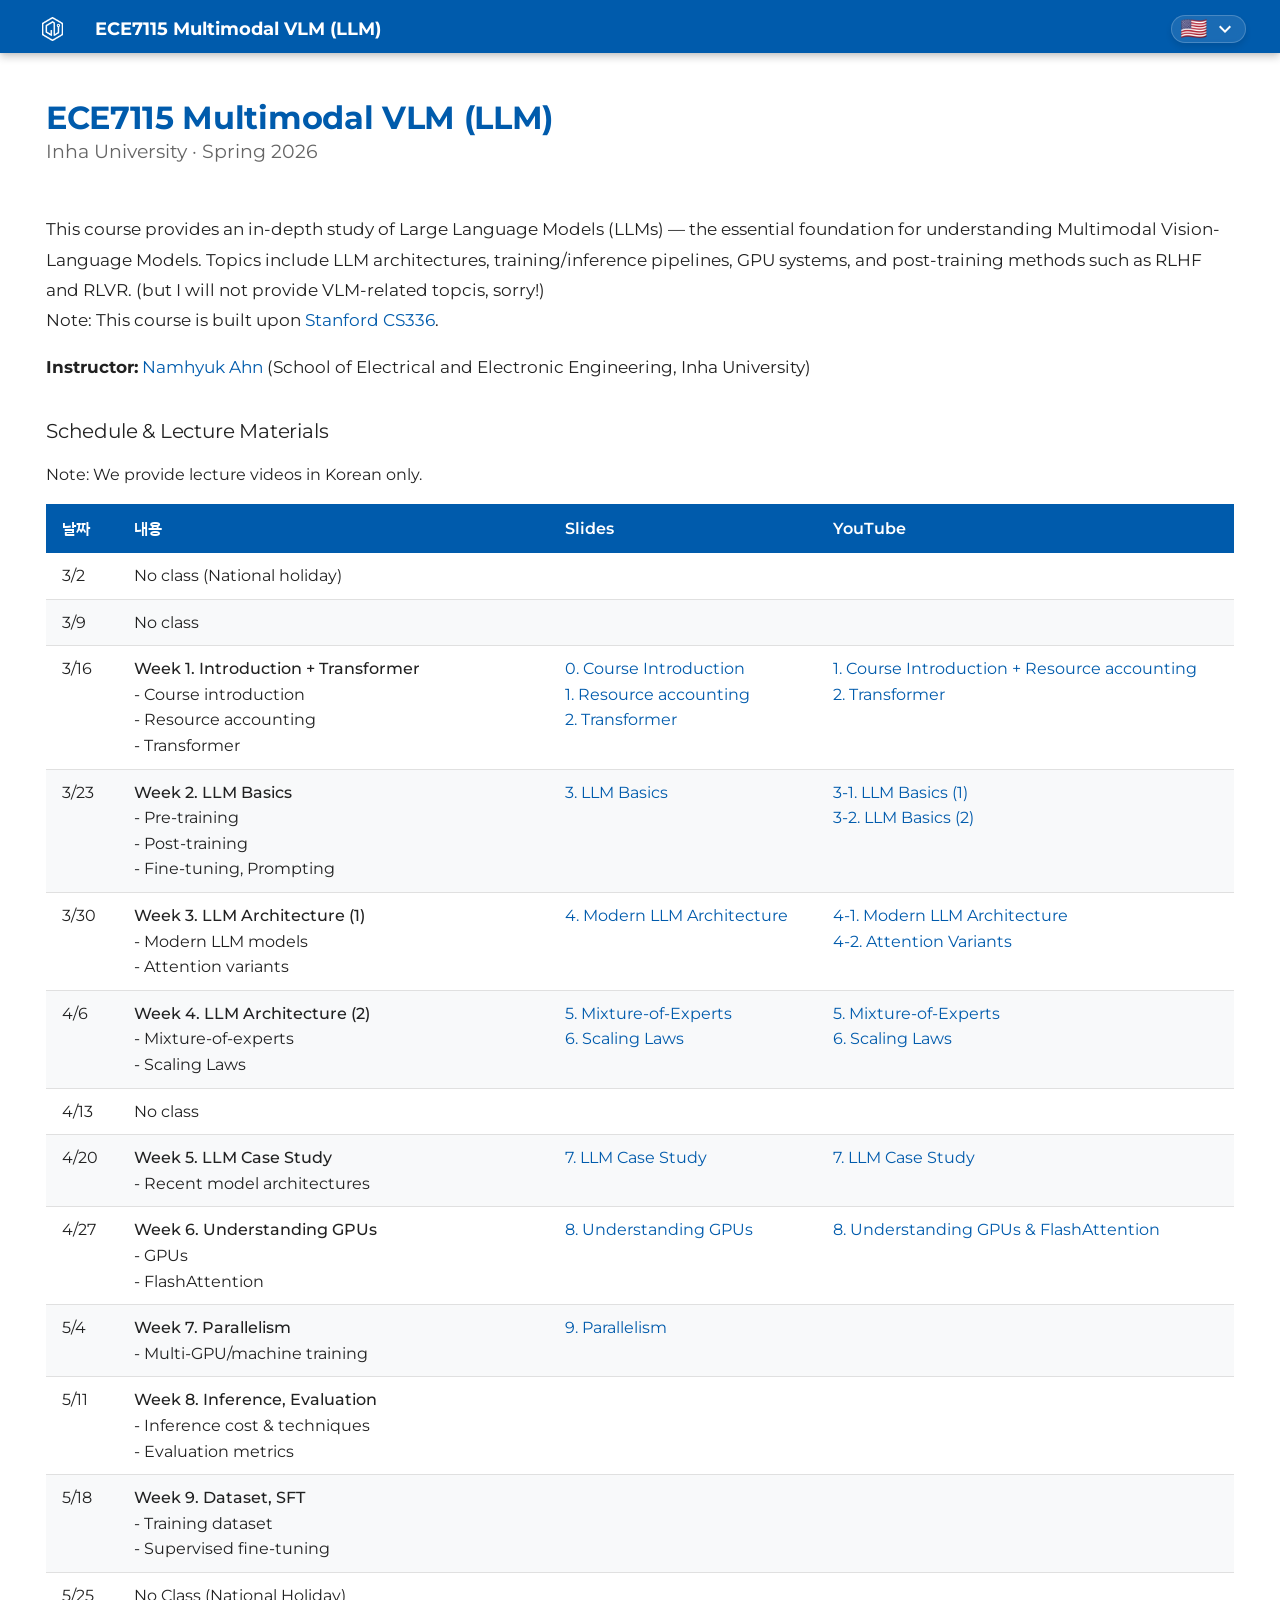
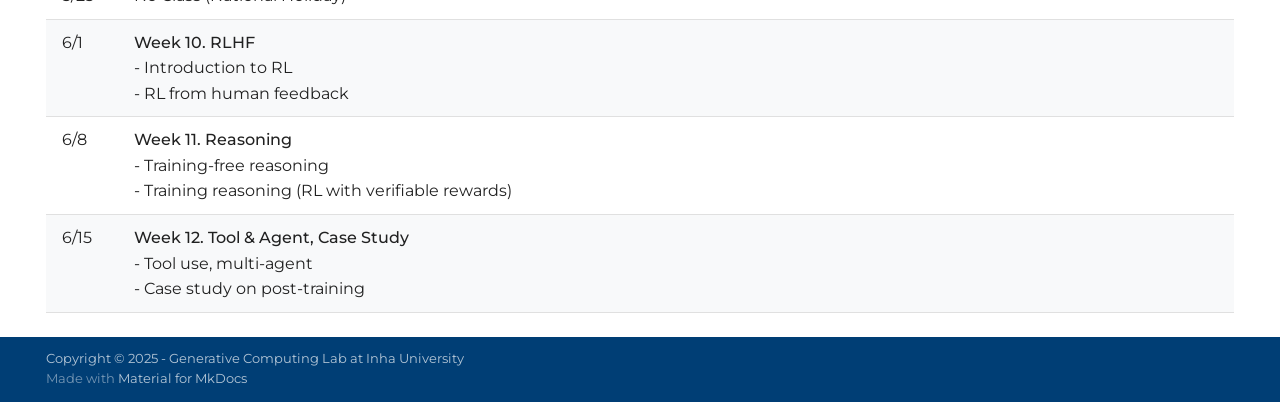
==== commit 71526513: "Deployed 95bca40 with MkDocs version: 1.6.1" ====
--- a/en/index.html
+++ b/en/index.html
@@ -466,7 +466,7 @@
 <a href="./slides/8_understanding_gpus.pdf" target="_blank">8. Understanding GPUs</a>
       </td>
       <td class="schedule-youtube">
-
+<a href="https://youtu.be/sGYFp-6GE3g" target="_blank">8. Understanding GPUs & FlashAttention</a>
       </td>
 
     </tr>
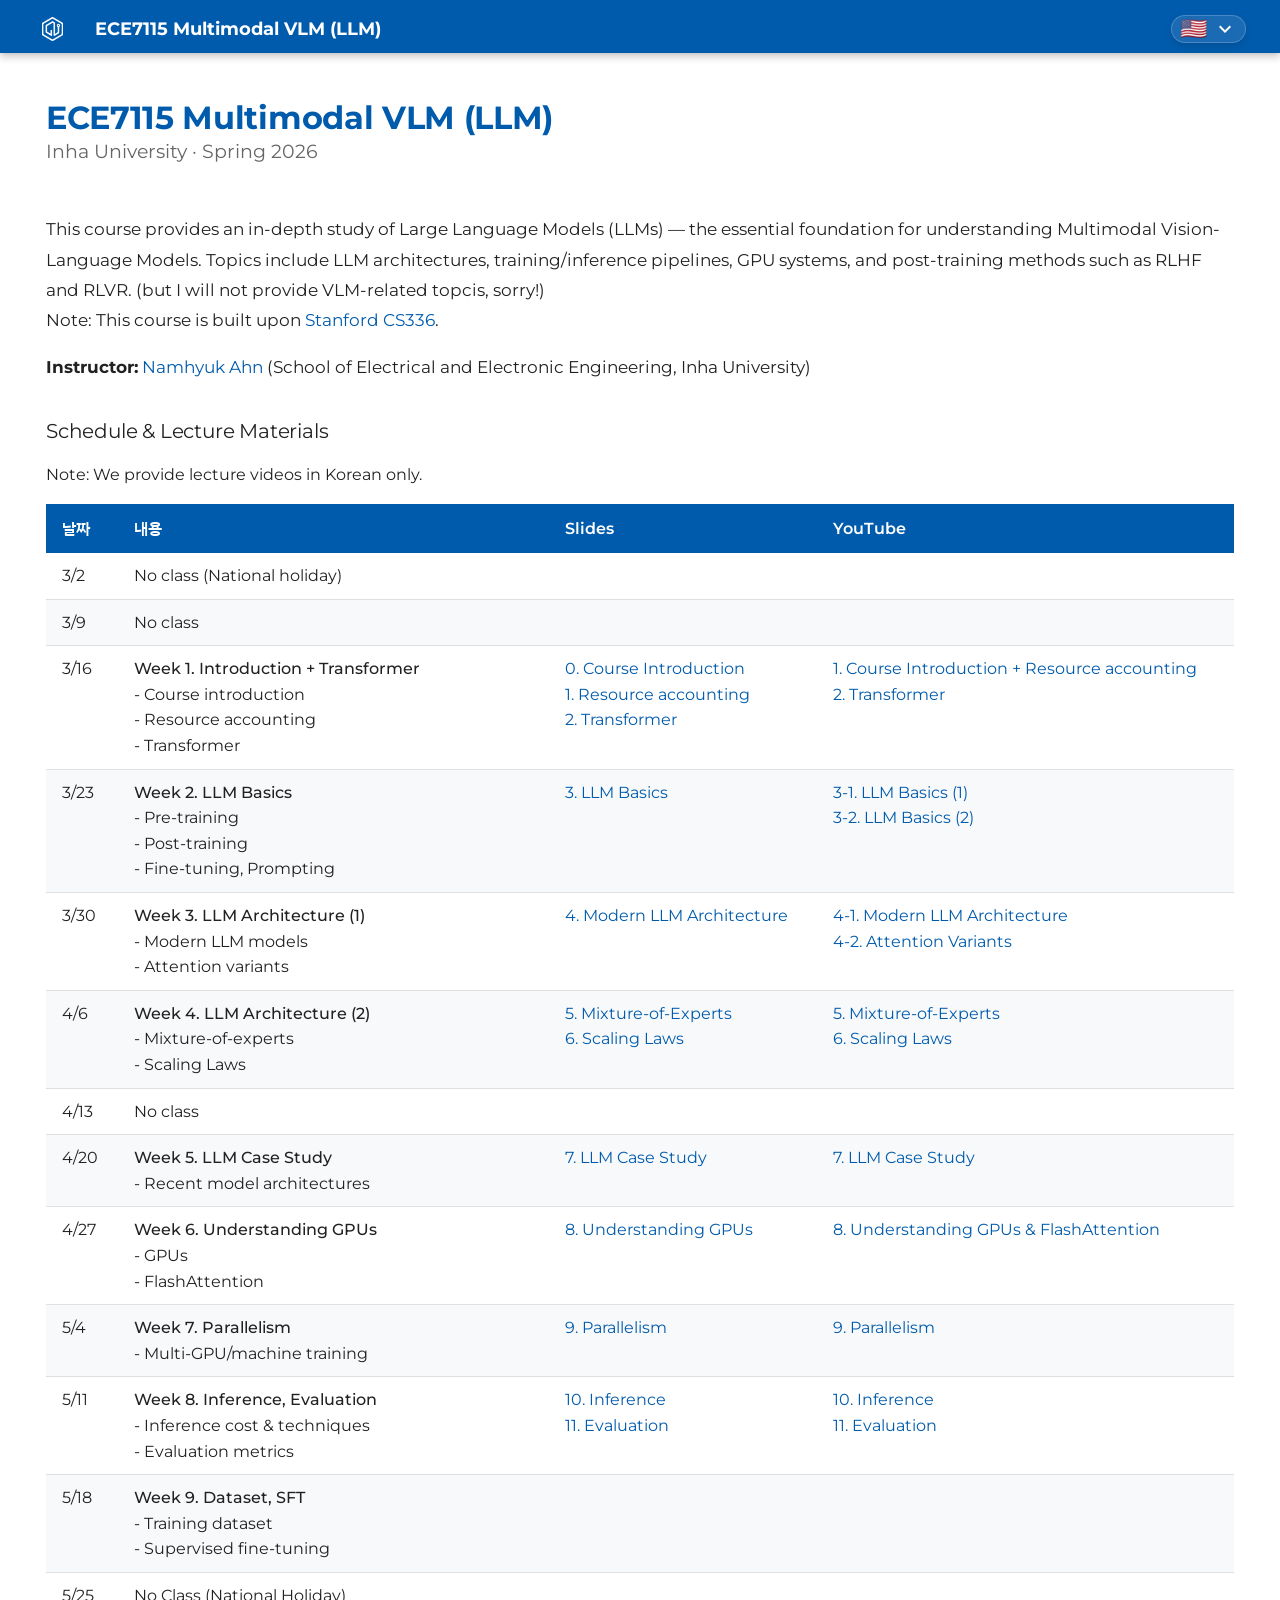
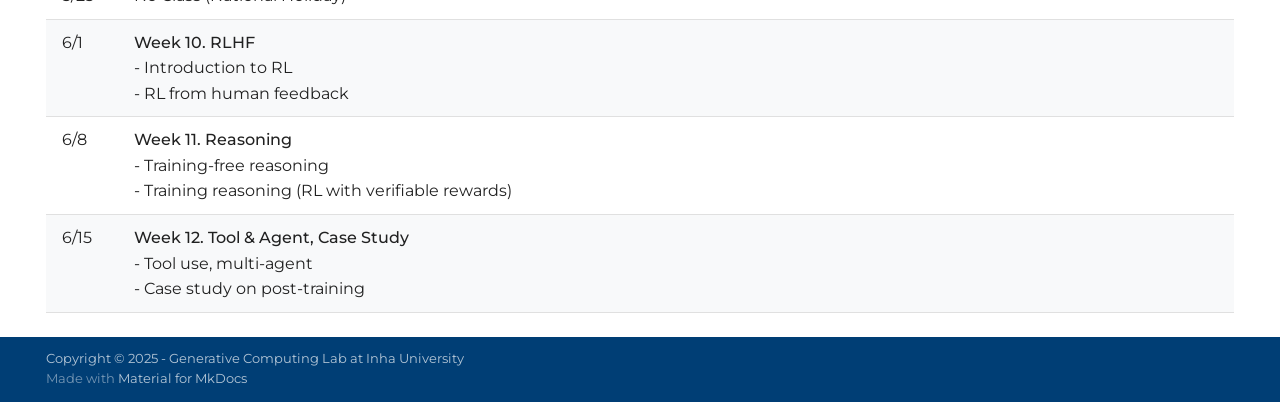
==== commit cb3500e7: "Deployed 95bca40 with MkDocs version: 1.6.1" ====
--- a/en/index.html
+++ b/en/index.html
@@ -481,7 +481,7 @@
 <a href="./slides/9_parallelism.pdf" target="_blank">9. Parallelism</a>
       </td>
       <td class="schedule-youtube">
-
+<a href="https://youtu.be/7HVaQ2aZfbo" target="_blank">9. Parallelism</a>
       </td>
 
     </tr>
@@ -493,10 +493,10 @@
 <span class="lecture-title">Week 8. Inference, Evaluation</span><br>- Inference cost & techniques<br>- Evaluation metrics
       </td>
       <td class="schedule-slides">
-
-      </td>
-      <td class="schedule-youtube">
-
+<a href="./slides/10_inference.pdf" target="_blank">10. Inference</a><br><a href="./slides/11_evaluation.pdf" target="_blank">11. Evaluation</a>
+      </td>
+      <td class="schedule-youtube">
+<a href="https://youtu.be/Y0hjYViYvp0" target="_blank">10. Inference</a><br><a href="https://youtu.be/ABjp3EF3ffE" target="_blank">11. Evaluation</a>
       </td>
 
     </tr>
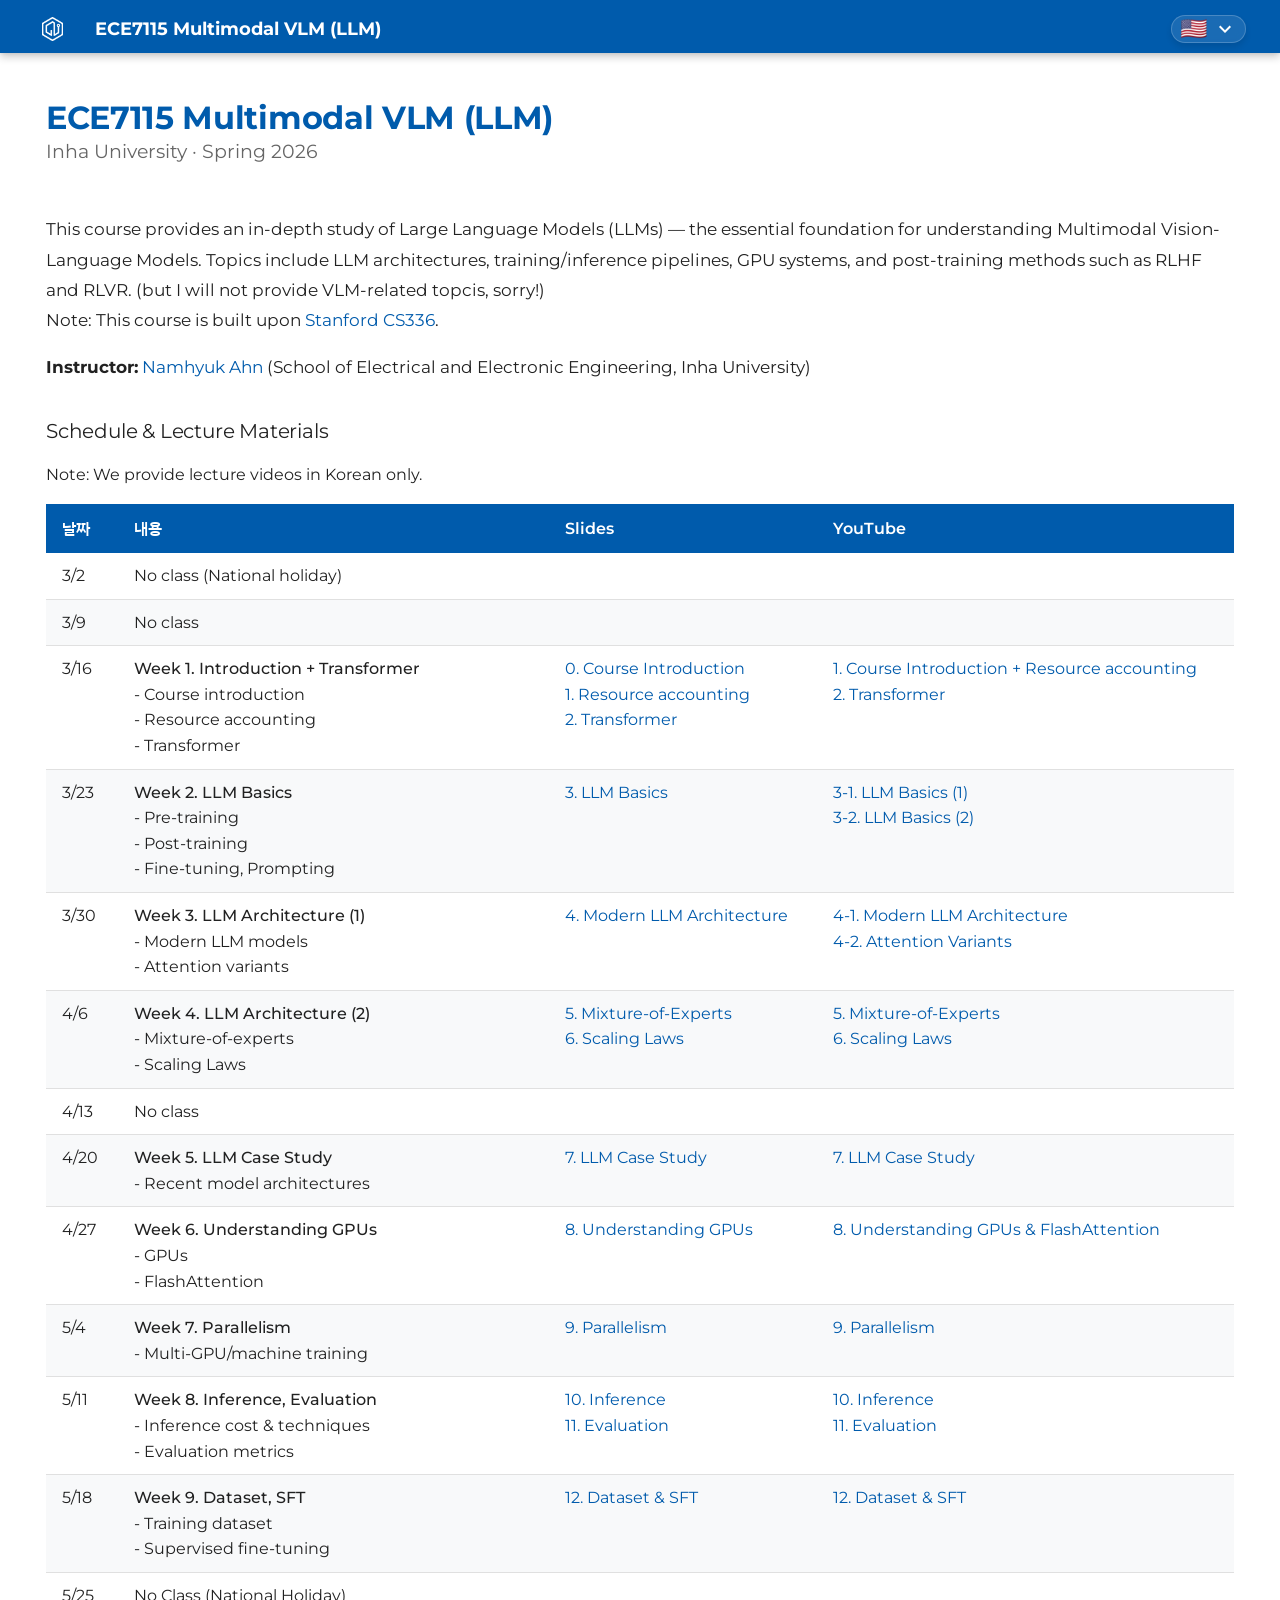
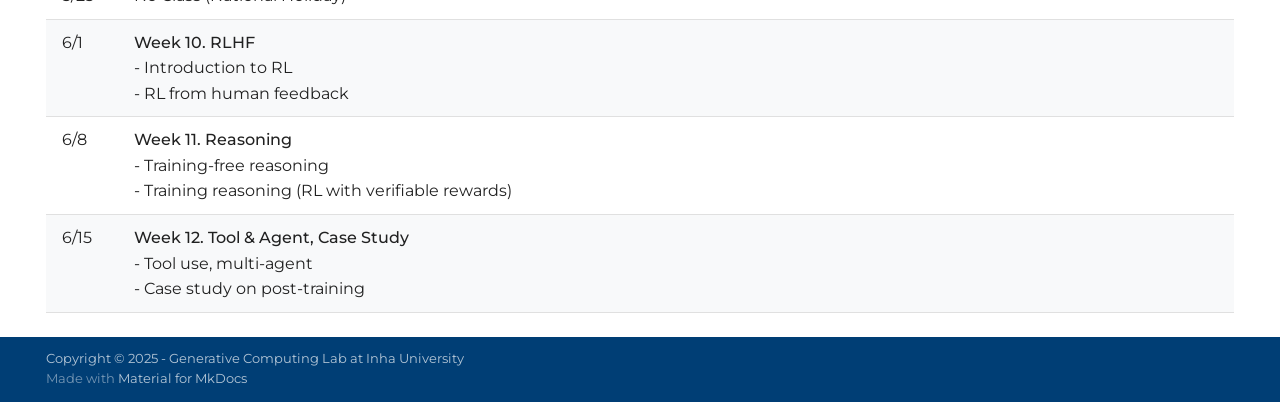
==== commit a73f72ab: "Deployed 95bca40 with MkDocs version: 1.6.1" ====
--- a/en/index.html
+++ b/en/index.html
@@ -508,10 +508,10 @@
 <span class="lecture-title">Week 9. Dataset, SFT</span><br>- Training dataset<br>- Supervised fine-tuning
       </td>
       <td class="schedule-slides">
-
-      </td>
-      <td class="schedule-youtube">
-
+<a href="./slides/12_dataset_and_sft.pdf" target="_blank">12. Dataset & SFT</a>
+      </td>
+      <td class="schedule-youtube">
+<a href="https://youtu.be/7SLdQC4lWV0" target="_blank">12. Dataset & SFT</a>
       </td>
 
     </tr>
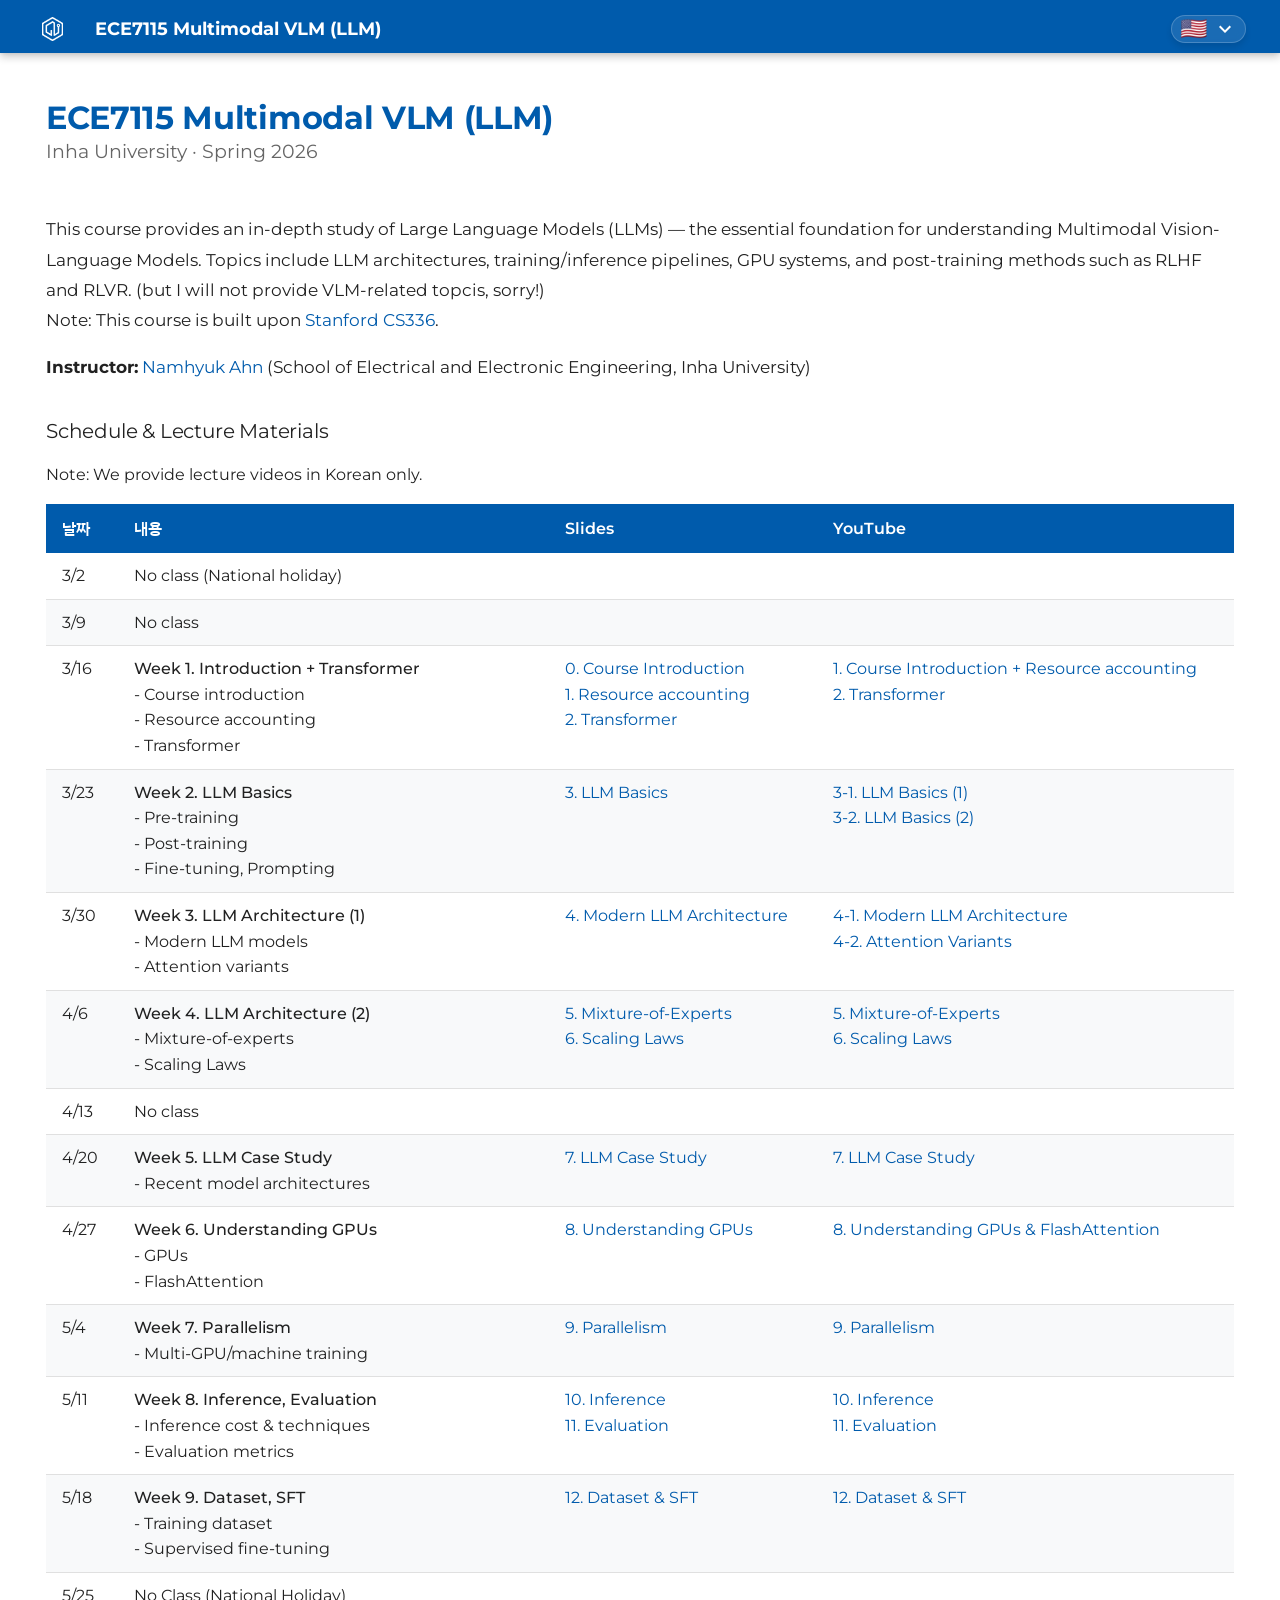
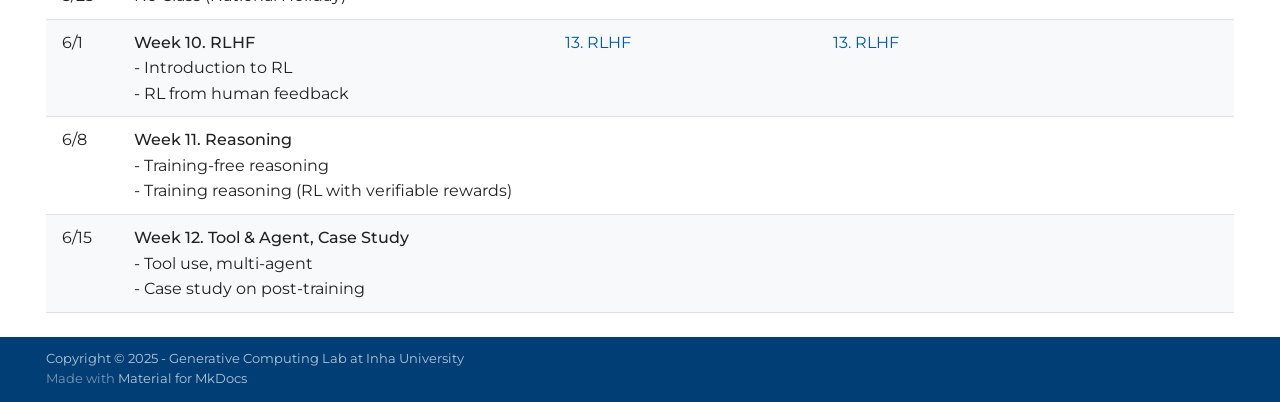
==== commit a280a2e1: "Deployed 95bca40 with MkDocs version: 1.6.1" ====
--- a/en/index.html
+++ b/en/index.html
@@ -532,10 +532,10 @@
 <span class="lecture-title">Week 10. RLHF</span><br>- Introduction to RL<br>- RL from human feedback
       </td>
       <td class="schedule-slides">
-
-      </td>
-      <td class="schedule-youtube">
-
+<a href="./slides/13_rlhf.pdf" target="_blank">13. RLHF</a>
+      </td>
+      <td class="schedule-youtube">
+<a href="https://youtu.be/W6gC_R5_eVo" target="_blank">13. RLHF</a>
       </td>
 
     </tr>
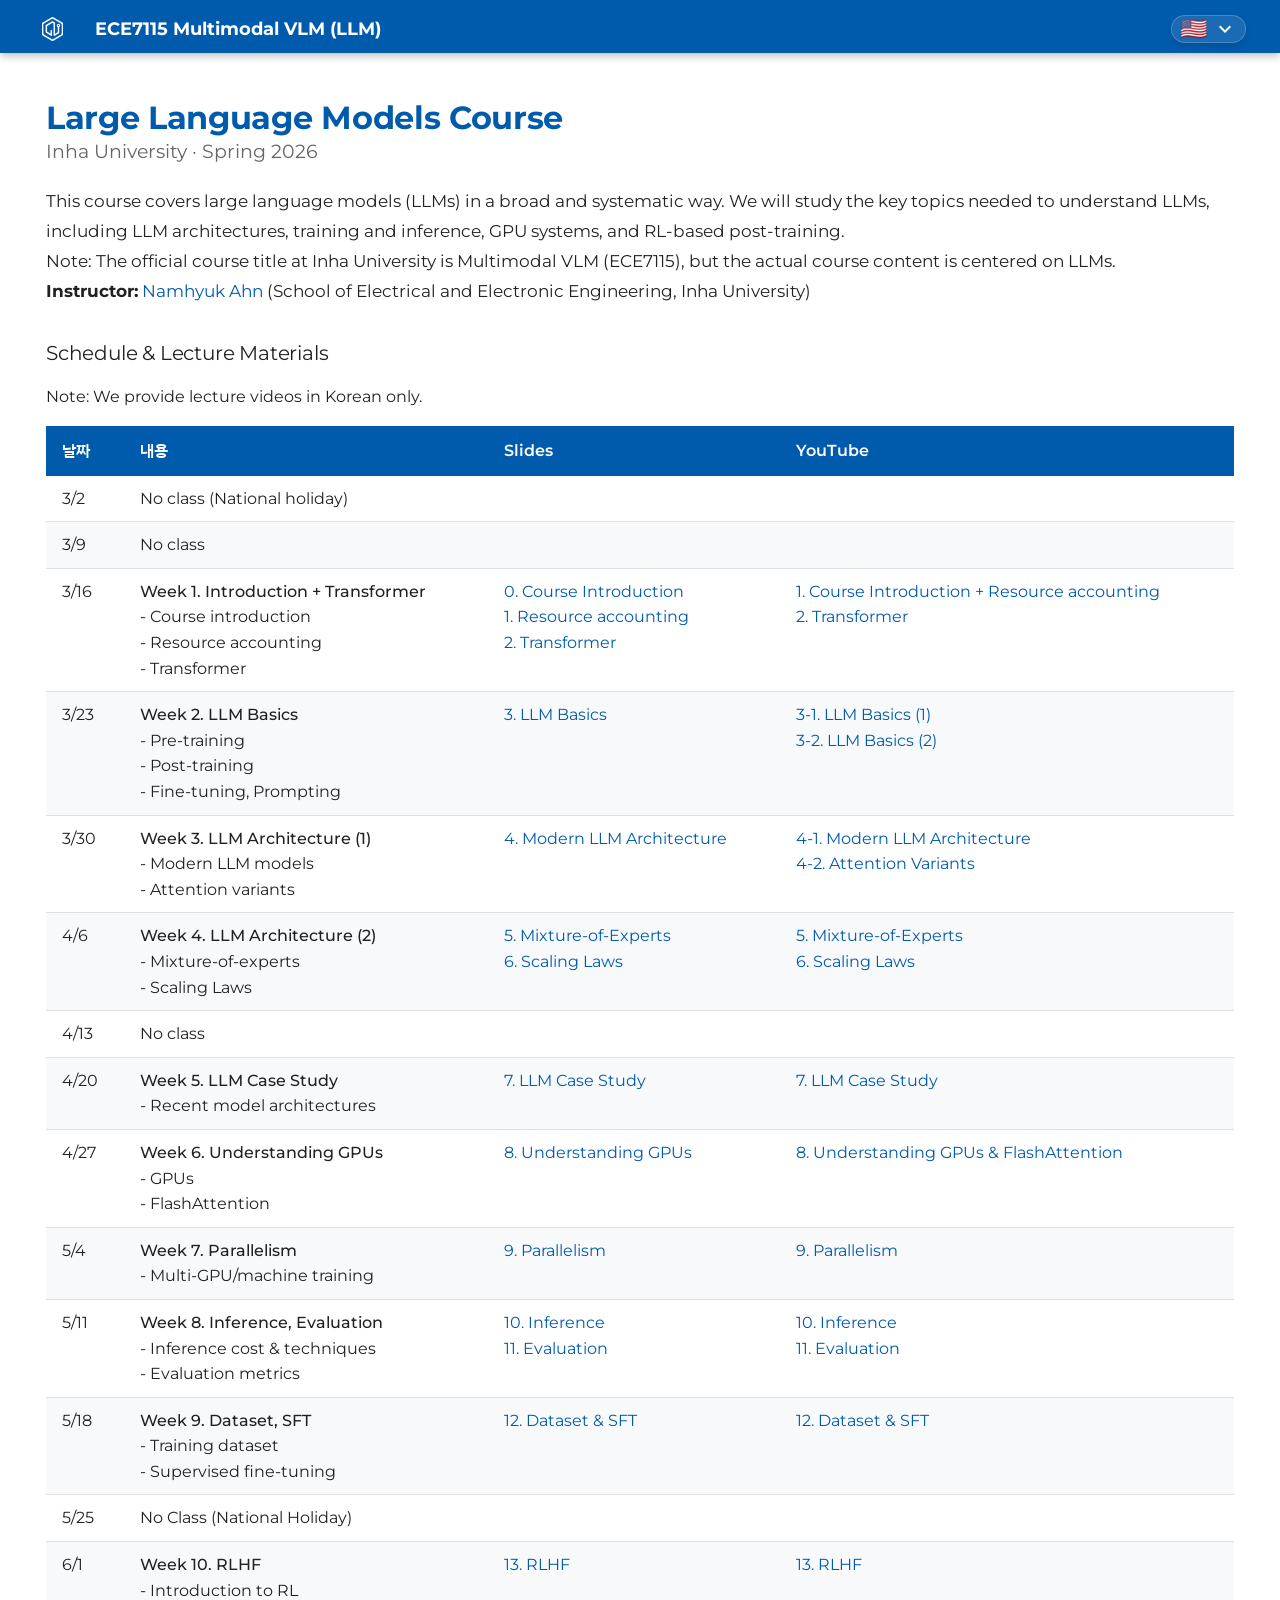
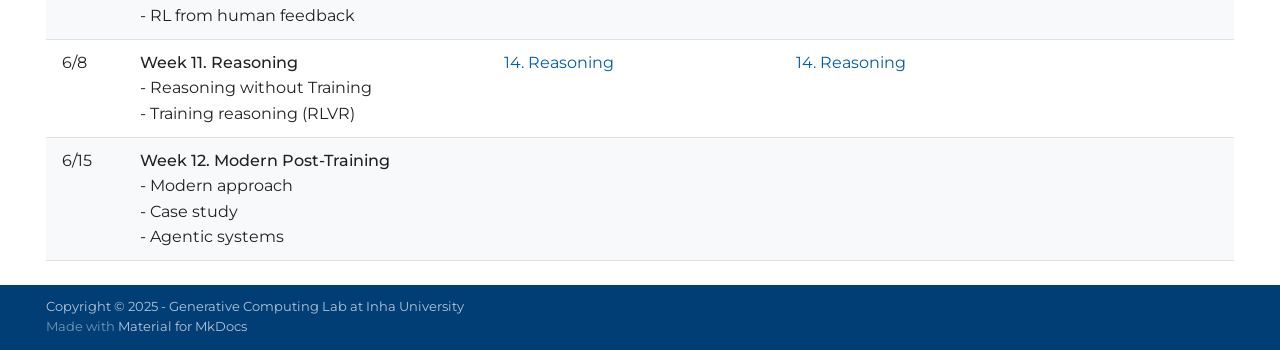
==== commit 36fca539: "Deployed 95bca40 with MkDocs version: 1.6.1" ====
--- a/en/index.html
+++ b/en/index.html
@@ -71,7 +71,7 @@
     <div data-md-component="skip">
       
         
-        <a href="#ece7115-multimodal-vlm-llm" class="md-skip">
+        <a href="#large-language-models-course" class="md-skip">
           Skip to content
         </a>
       
@@ -331,14 +331,12 @@
 
 
 
-<h1 id="ece7115-multimodal-vlm-llm">ECE7115 Multimodal VLM (LLM)</h1>
+<h1 id="large-language-models-course">Large Language Models Course</h1>
 <div class="course-subtitle">Inha University · Spring 2026</div>
-
 <div class="course-description">
-<p>This course provides an in-depth study of Large Language Models (LLMs) — the essential foundation for understanding Multimodal Vision-Language Models.
-Topics include LLM architectures, training/inference pipelines, GPU systems, and post-training methods such as RLHF and RLVR. (but I will not provide VLM-related topcis, sorry!) <br>
-Note: This course is built upon <a href="https://cs336.stanford.edu">Stanford CS336</a>.</p>
-<p><strong>Instructor:</strong> <a href="https://nmhkahn.github.io">Namhyuk Ahn</a> (School of Electrical and Electronic Engineering, Inha University)</p>
+<p>This course covers large language models (LLMs) in a broad and systematic way. We will study the key topics needed to understand LLMs, including LLM architectures, training and inference, GPU systems, and RL-based post-training.<br>
+Note: The official course title at Inha University is Multimodal VLM (ECE7115), but the actual course content is centered on LLMs.<br>
+<strong>Instructor:</strong> <a href="https://nmhkahn.github.io">Namhyuk Ahn</a> (School of Electrical and Electronic Engineering, Inha University)</p>
 </div>
 <h3 id="schedule-lecture-materials">Schedule &amp; Lecture Materials</h3>
 <p>Note: We provide lecture videos in Korean only.</p>
@@ -544,13 +542,13 @@
       <td class="schedule-date">6/8</td>
 
       <td class="schedule-desc">
-<span class="lecture-title">Week 11. Reasoning</span><br>- Training-free reasoning<br>- Training reasoning (RL with verifiable rewards)
-      </td>
-      <td class="schedule-slides">
-
-      </td>
-      <td class="schedule-youtube">
-
+<span class="lecture-title">Week 11. Reasoning</span><br>- Reasoning without Training<br>- Training reasoning (RLVR)
+      </td>
+      <td class="schedule-slides">
+<a href="./slides/14_reasoning.pdf" target="_blank">14. Reasoning</a>
+      </td>
+      <td class="schedule-youtube">
+<a href="https://youtu.be/9tFXPslRT10" target="_blank">14. Reasoning</a>
       </td>
 
     </tr>
@@ -559,7 +557,7 @@
       <td class="schedule-date">6/15</td>
 
       <td class="schedule-desc">
-<span class="lecture-title">Week 12. Tool & Agent, Case Study</span><br>- Tool use, multi-agent<br>- Case study on post-training
+<span class="lecture-title">Week 12. Modern Post-Training</span><br>- Modern approach<br>- Case study<br>- Agentic systems
       </td>
       <td class="schedule-slides">
 
--- a/stylesheets/extra.css
+++ b/stylesheets/extra.css
@@ -70,13 +70,13 @@
     font-size: 1.2em;
     color: #666;
     margin-top: 0.2em;
-    margin-bottom: 2.5em;
+    margin-bottom: 1em;
 }
 
 .course-description {
     font-size: 1.05em;
     line-height: 1.8;
-    margin-bottom: 2em;
+    margin-bottom: 1em;
 }
 
 /* Schedule table */
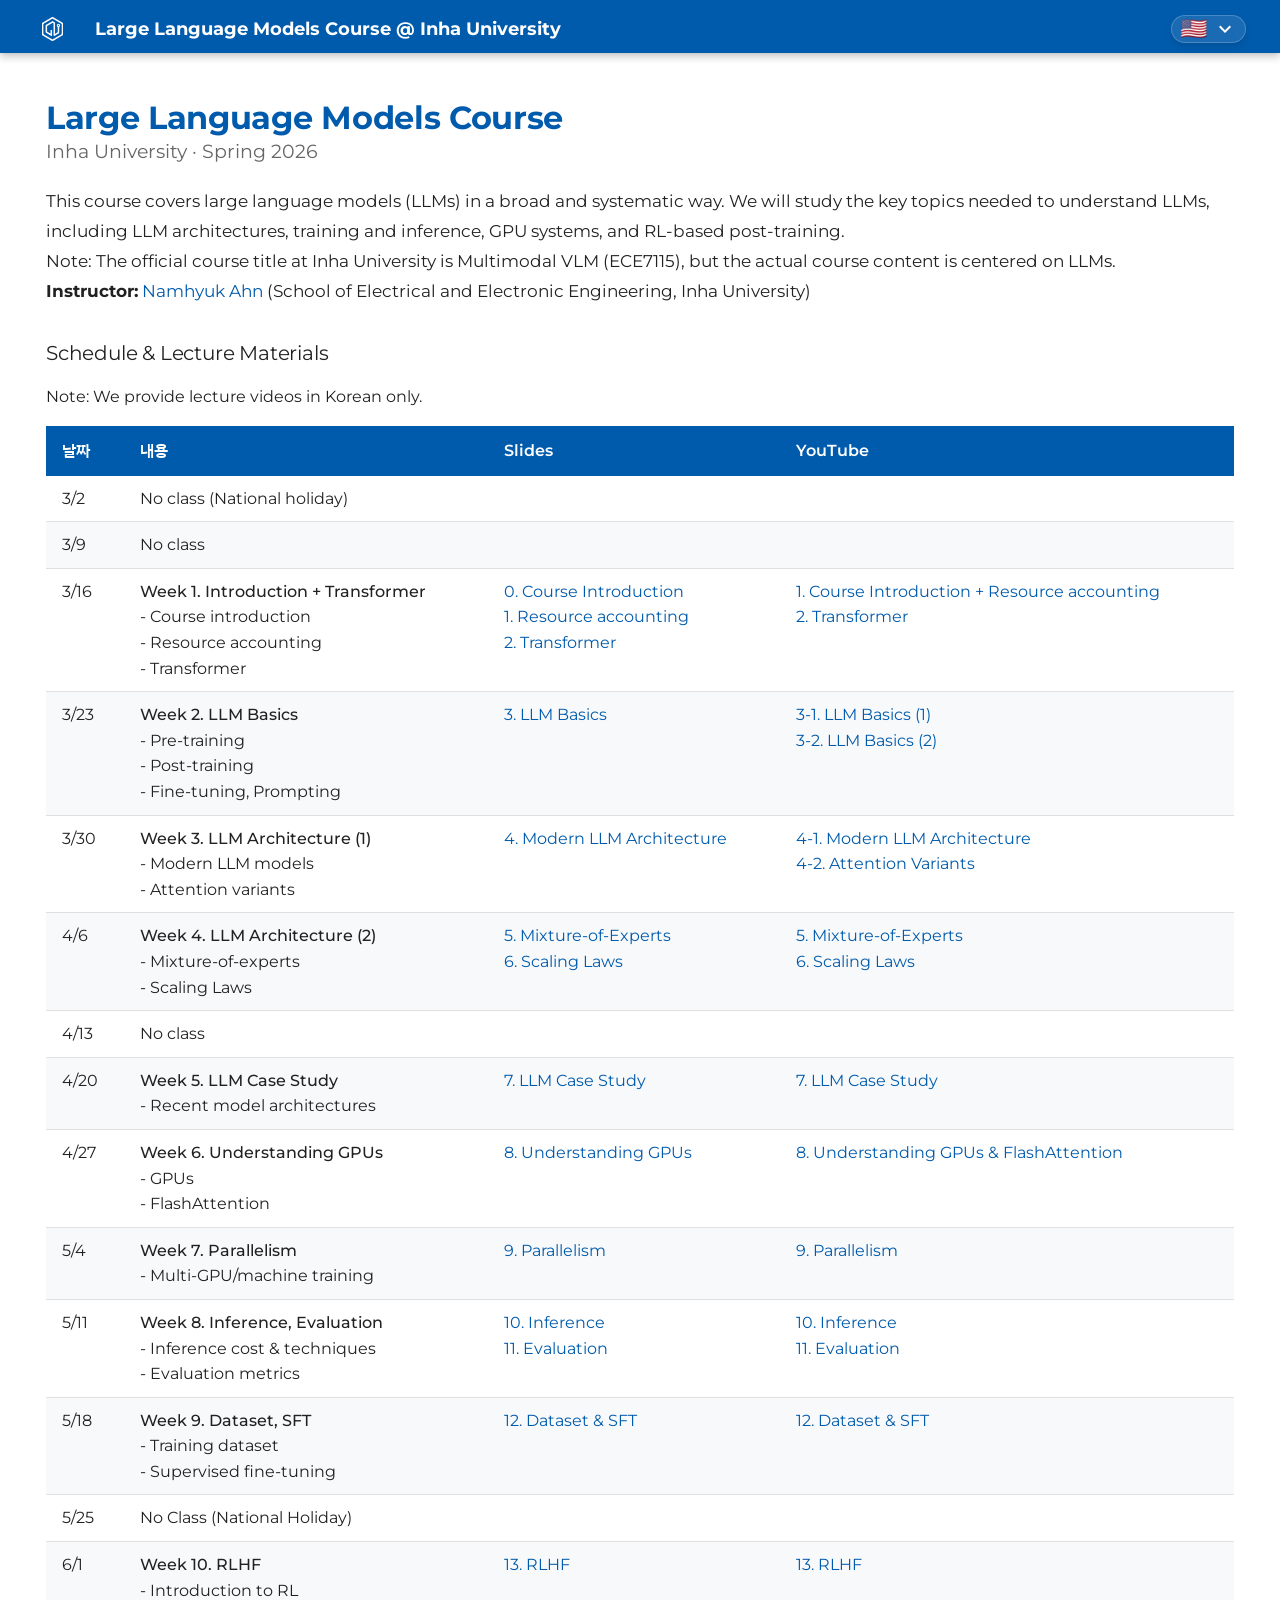
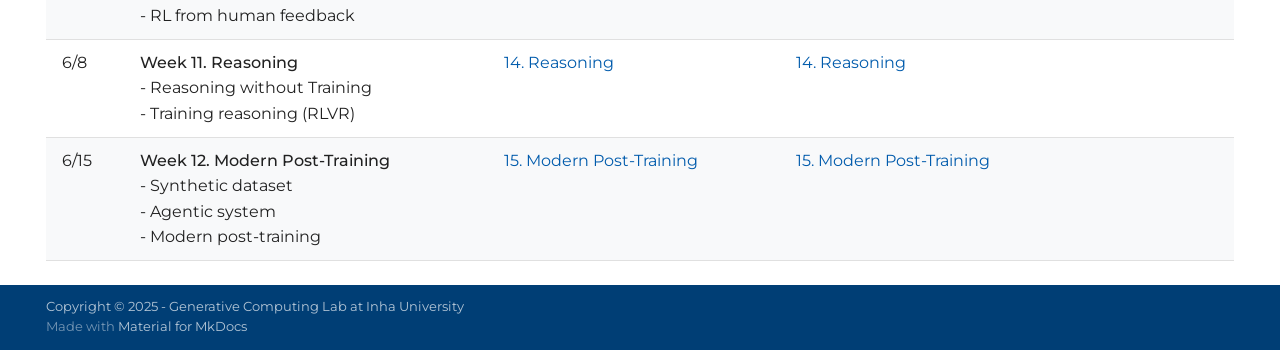
==== commit 92a36c31: "Deployed 9b4b7e2 with MkDocs version: 1.6.1" ====
--- a/en/index.html
+++ b/en/index.html
@@ -25,7 +25,7 @@
     
     
       
-        <title>Home - ECE7115 Multimodal VLM (LLM)</title>
+        <title>Home - Large Language Models Course @ Inha University</title>
       
     
     
@@ -87,7 +87,7 @@
 
 <header class="md-header md-header--shadow" data-md-component="header">
   <nav class="md-header__inner md-grid" aria-label="Header">
-    <a href="https://gcl-inha.github.io" title="ECE7115 Multimodal VLM (LLM)" class="md-header__button md-logo" aria-label="ECE7115 Multimodal VLM (LLM)" data-md-component="logo">
+    <a href="https://gcl-inha.github.io" title="Large Language Models Course @ Inha University" class="md-header__button md-logo" aria-label="Large Language Models Course @ Inha University" data-md-component="logo">
       
   <img src="../assets/logo_gcl_white.png" alt="logo">
 
@@ -100,7 +100,7 @@
       <div class="md-header__ellipsis">
         <div class="md-header__topic">
           <span class="md-ellipsis">
-            ECE7115 Multimodal VLM (LLM)
+            Large Language Models Course @ Inha University
           </span>
         </div>
         <div class="md-header__topic" data-md-component="header-topic">
@@ -178,12 +178,12 @@
 
 <nav class="md-nav md-nav--primary" aria-label="Navigation" data-md-level="0">
   <label class="md-nav__title" for="__drawer">
-    <a href="https://gcl-inha.github.io" title="ECE7115 Multimodal VLM (LLM)" class="md-nav__button md-logo" aria-label="ECE7115 Multimodal VLM (LLM)" data-md-component="logo">
+    <a href="https://gcl-inha.github.io" title="Large Language Models Course @ Inha University" class="md-nav__button md-logo" aria-label="Large Language Models Course @ Inha University" data-md-component="logo">
       
   <img src="../assets/logo_gcl_white.png" alt="logo">
 
     </a>
-    ECE7115 Multimodal VLM (LLM)
+    Large Language Models Course @ Inha University
   </label>
   
   <ul class="md-nav__list" data-md-scrollfix>
@@ -557,13 +557,13 @@
       <td class="schedule-date">6/15</td>
 
       <td class="schedule-desc">
-<span class="lecture-title">Week 12. Modern Post-Training</span><br>- Modern approach<br>- Case study<br>- Agentic systems
-      </td>
-      <td class="schedule-slides">
-
-      </td>
-      <td class="schedule-youtube">
-
+<span class="lecture-title">Week 12. Modern Post-Training</span><br>- Synthetic dataset<br>- Agentic system<br>- Modern post-training
+      </td>
+      <td class="schedule-slides">
+<a href="./slides/15_modern_post_training.pdf" target="_blank">15.  Modern Post-Training</a>
+      </td>
+      <td class="schedule-youtube">
+<a href="https://youtu.be/6aqz3F_ZzBU" target="_blank">15.  Modern Post-Training</a>
       </td>
 
     </tr>
